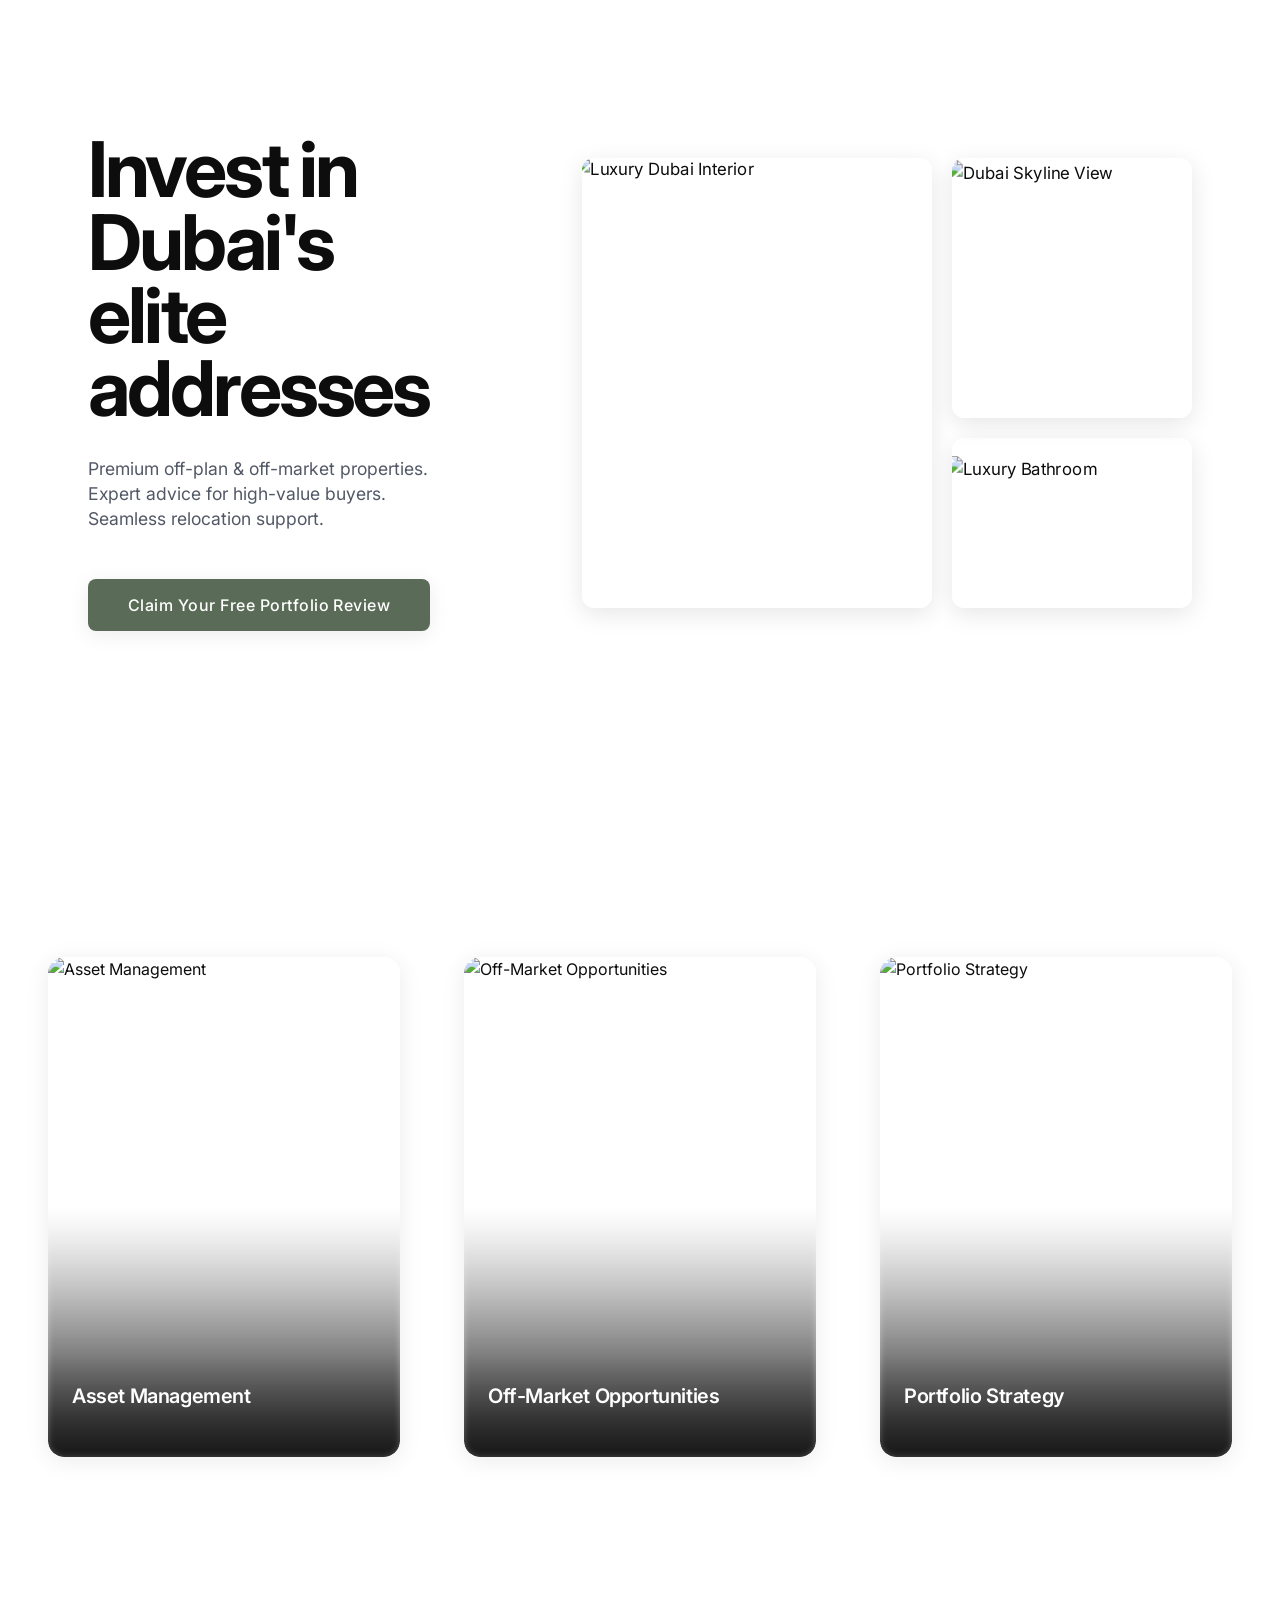
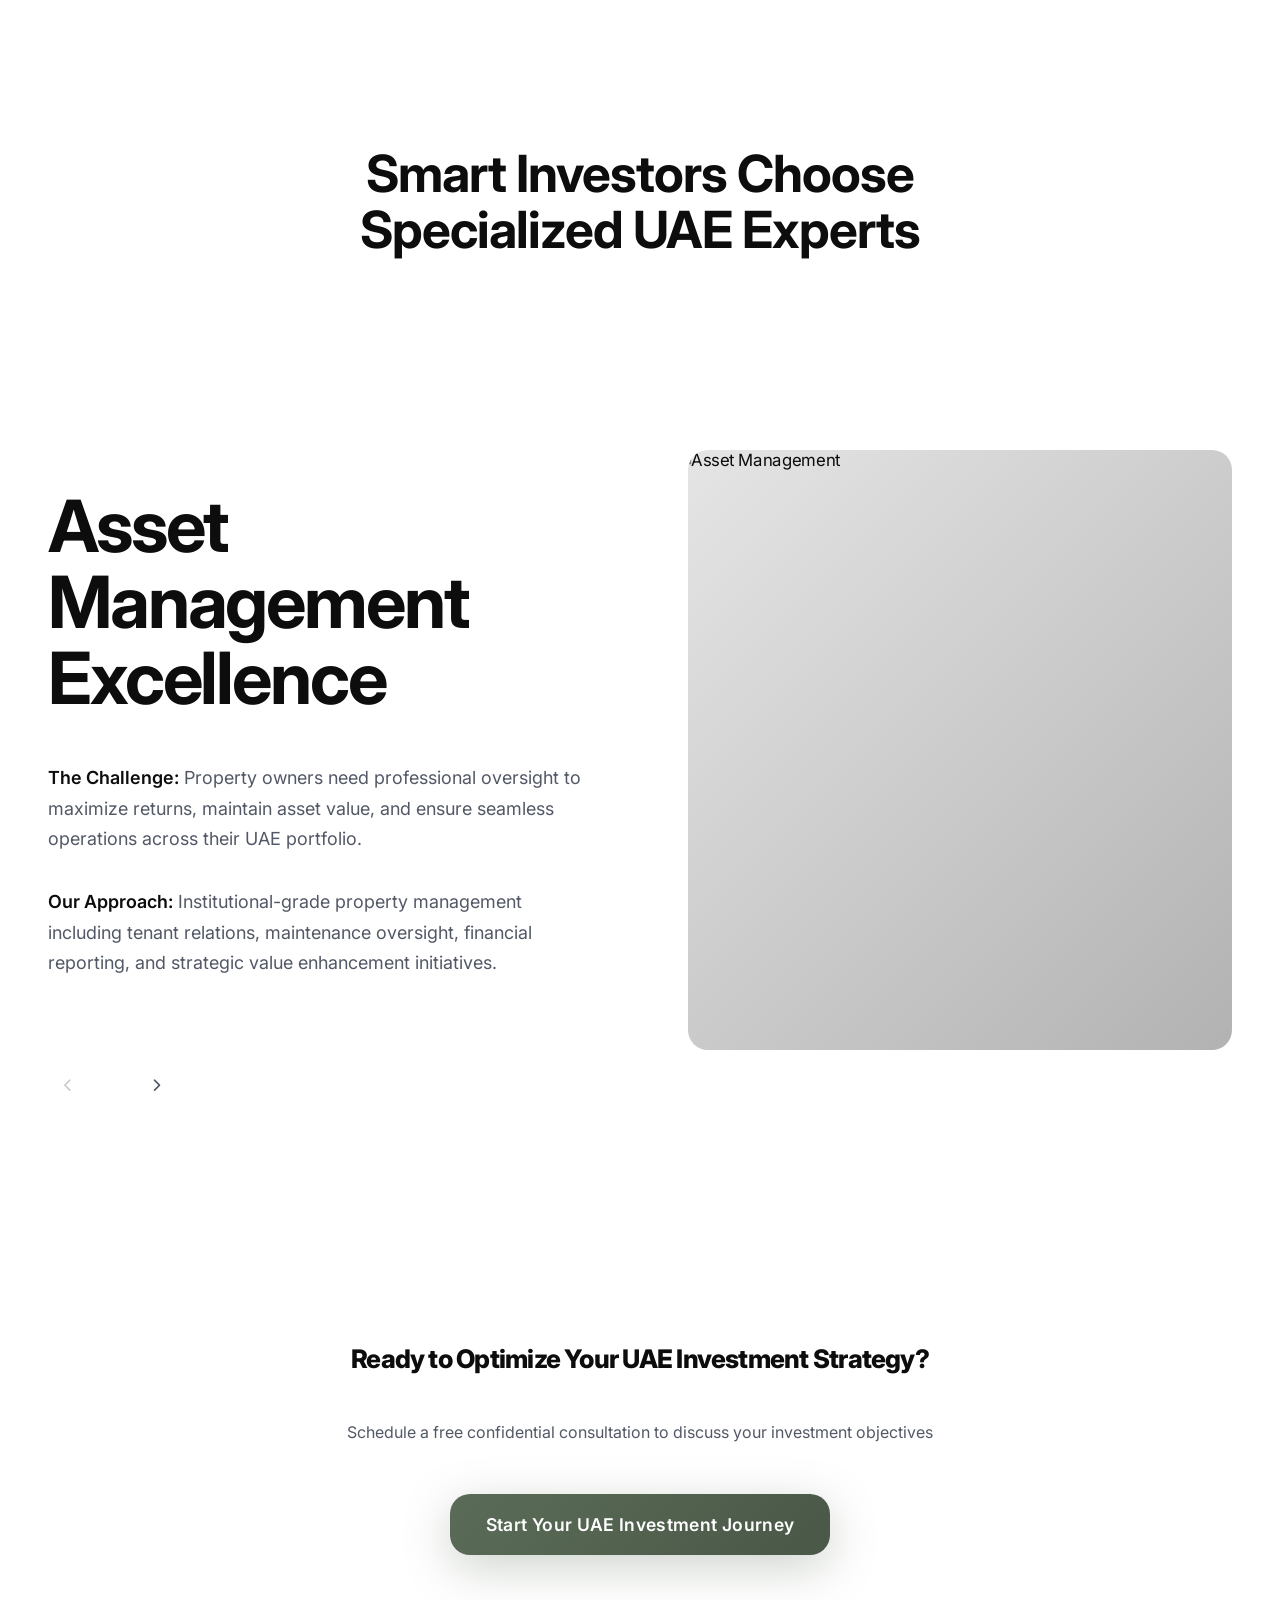
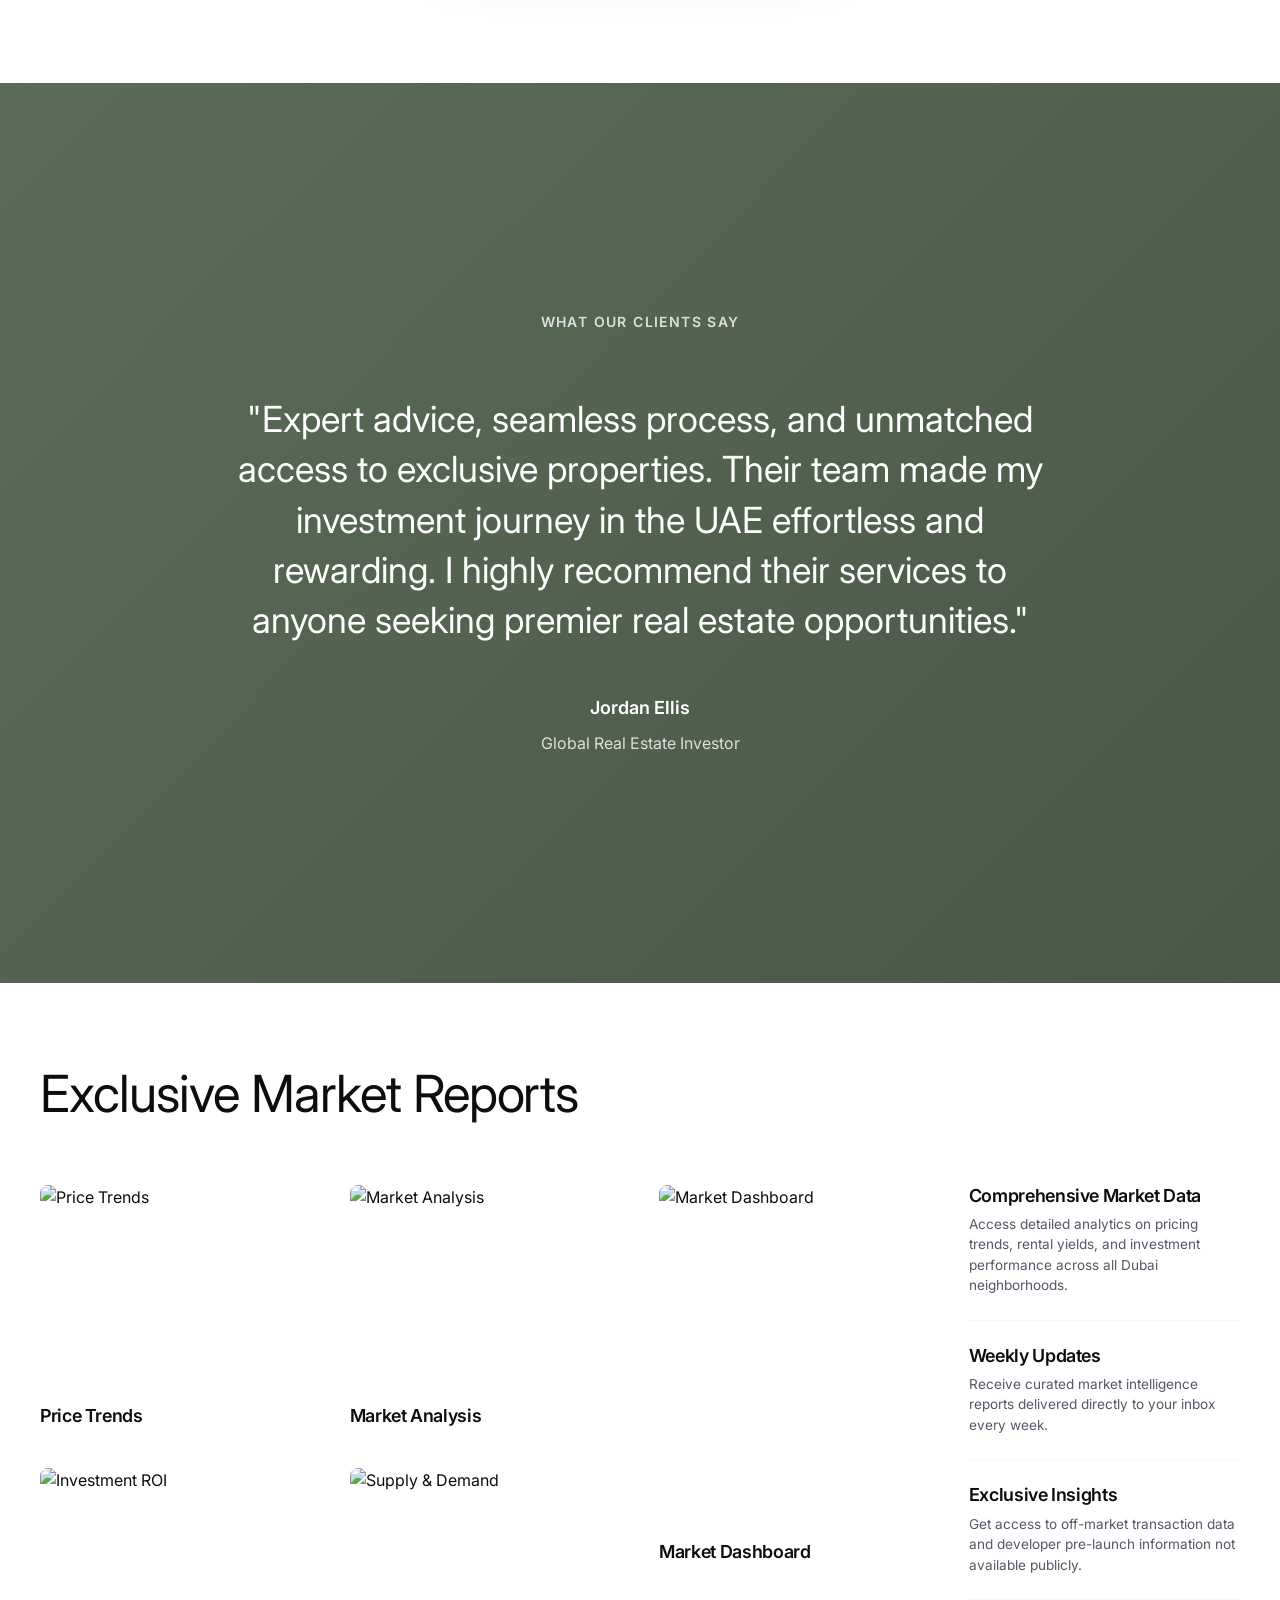
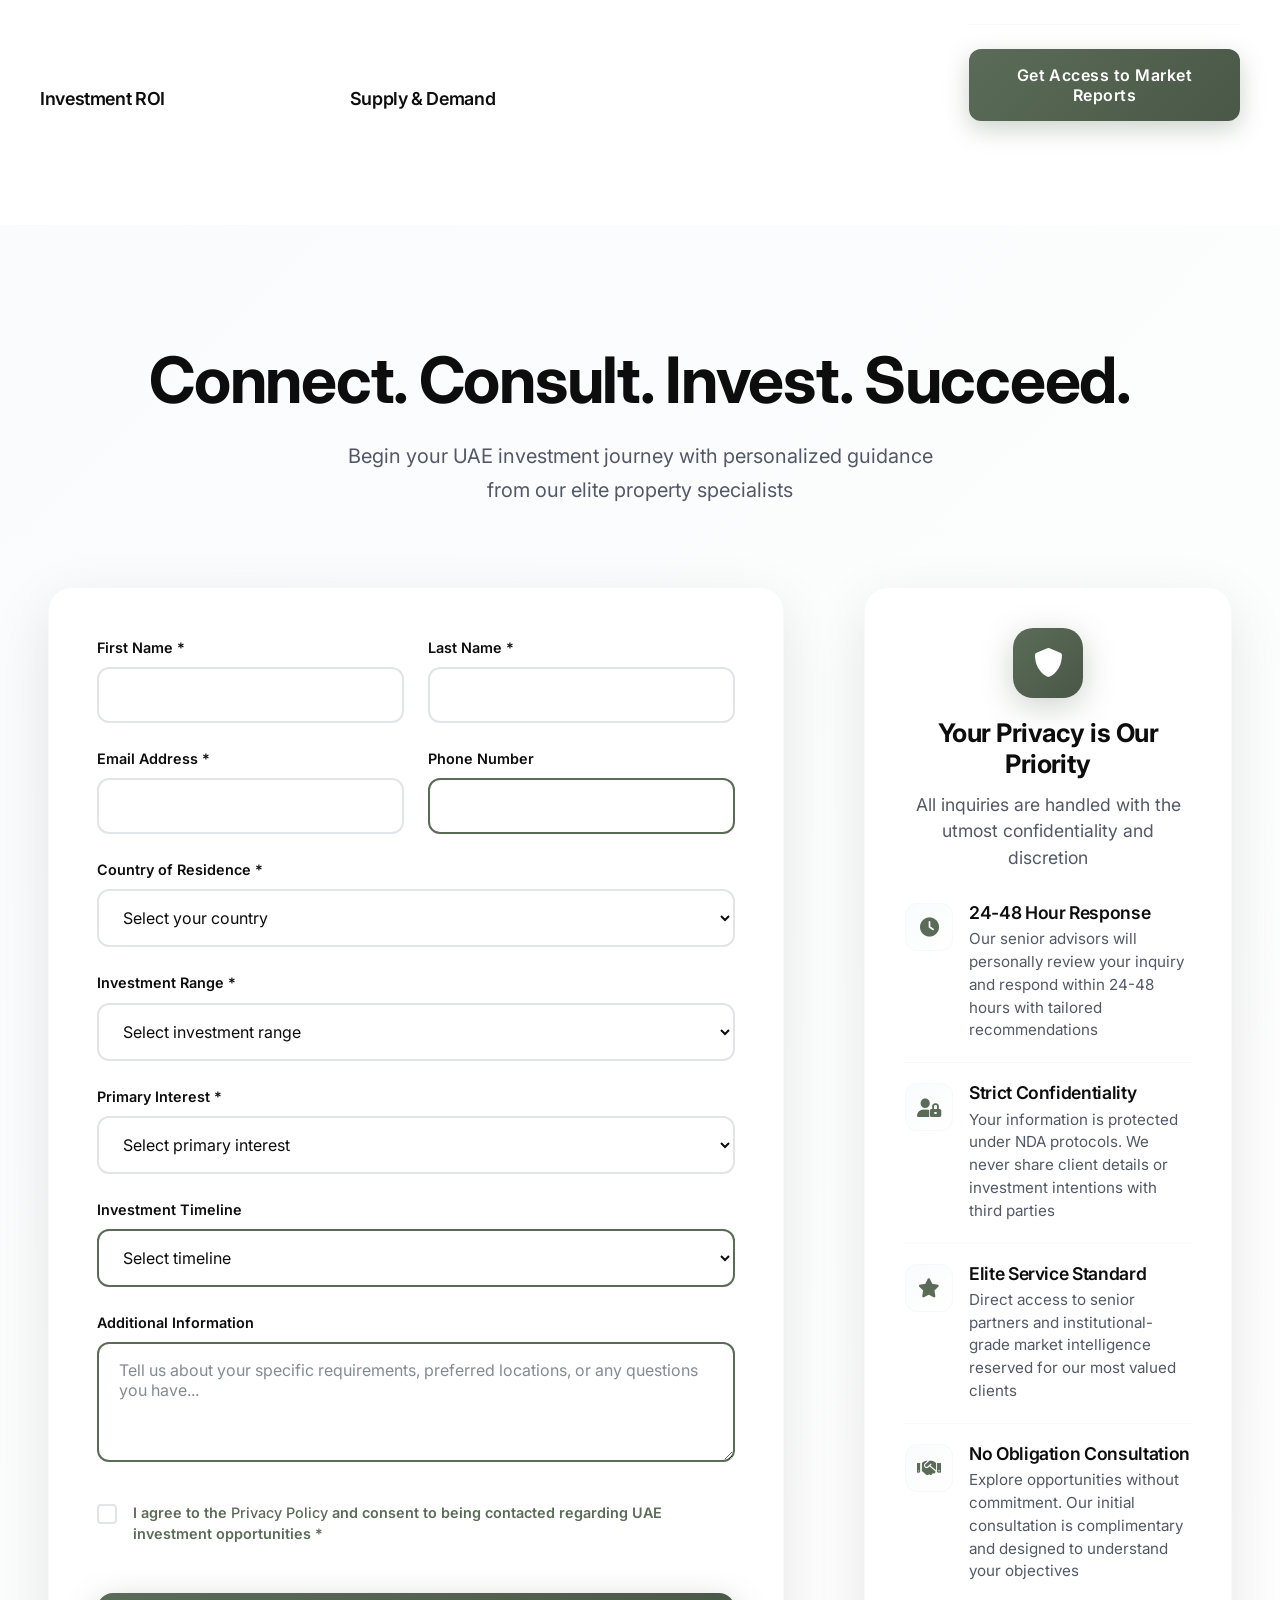
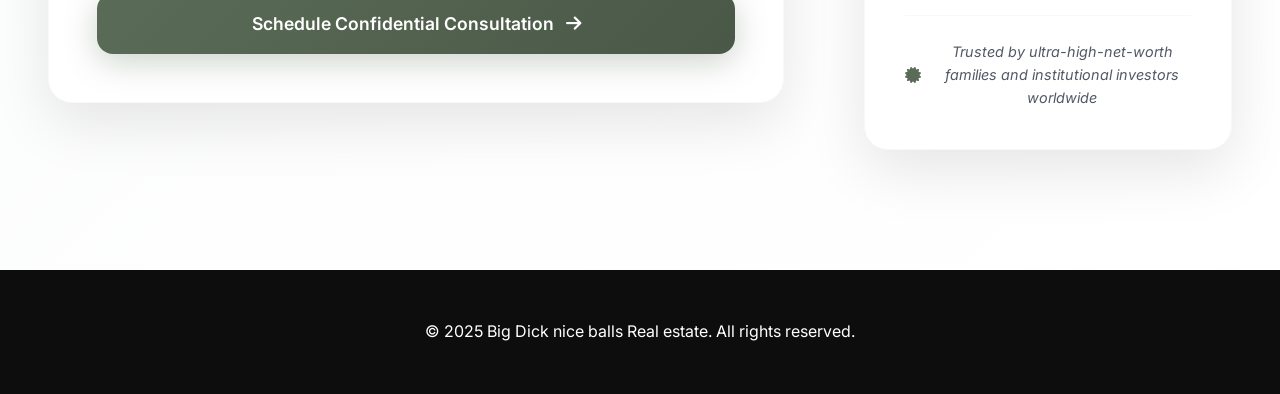
==== index.html @ 31e6c482 "Update services section to 'Exclusive Market Reports' with metrics and CTA" ====
<!DOCTYPE html>
<html lang="en">
<head>
    <meta charset="UTF-8">
    <meta name="viewport" content="width=device-width, initial-scale=1.0">
    <title>UAE's Premier Gateway for International Capital | Luxury Property Investment</title>
    <meta name="description" content="Premium off-plan & off-market properties in UAE. Expert advice for high-value international buyers. Seamless relocation support and investment guidance.">
    <link rel="stylesheet" href="styles.css">
    <link rel="preconnect" href="https://fonts.googleapis.com">
    <link rel="preconnect" href="https://fonts.gstatic.com" crossorigin>
    <link href="https://fonts.googleapis.com/css2?family=Inter:wght@300;400;500;600;700;800&display=swap" rel="stylesheet">
    <link rel="stylesheet" href="https://cdnjs.cloudflare.com/ajax/libs/font-awesome/6.0.0/css/all.min.css">
</head>
<body>

    <!-- Hero Section -->
    <section id="hero" class="hero">
        <div class="container">
            <div class="hero-grid">
                <div class="hero-content">
                    <h1 class="hero-title">Invest in Dubai's elite addresses</h1>
                    <p class="hero-subtitle">Premium off-plan & off-market properties. Expert advice for high-value buyers. Seamless relocation support.</p>
                    <div class="hero-cta">
                        <button class="btn btn-primary hero-btn" onclick="scrollToContact()">
                            <span>Claim Your Free Portfolio Review</span>
                        </button>
                    </div>
                </div>
                
                <div class="hero-images">
                    <div class="image-grid">
                        <div class="image-item large">
                            <img src="https://images.unsplash.com/photo-1600596542815-ffad4c1539a9?ixlib=rb-4.0.3&auto=format&fit=crop&w=800&q=80" alt="Luxury Dubai Interior">
                        </div>
                        <div class="image-item small top">
                            <img src="https://images.unsplash.com/photo-1600607687939-ce8a6c25118c?ixlib=rb-4.0.3&auto=format&fit=crop&w=600&q=80" alt="Dubai Skyline View">
                        </div>
                        <div class="image-item small bottom">
                            <img src="https://images.unsplash.com/photo-1600566753190-17f0baa2a6c3?ixlib=rb-4.0.3&auto=format&fit=crop&w=600&q=80" alt="Luxury Bathroom">
                        </div>
                    </div>
                </div>
            </div>
        </div>
    </section>

    <!-- Value Proposition Section -->
    <section id="value" class="value-section">
        <div class="container">
            <div class="value-cards-grid">
                <div class="value-card" onclick="openValueModal('investment')">
                    <div class="card-image">
                        <img src="https://images.unsplash.com/photo-1486406146926-c627a92ad1ab?ixlib=rb-4.0.3&auto=format&fit=crop&w=600&h=800&q=80" alt="Asset Management" loading="lazy">
                    </div>
                    <div class="card-content">
                        <div class="card-text-content">
                            <h3>Asset Management</h3>
                            <div class="hover-content">
                                <p class="card-description">Professional property management and optimization services to maximize returns and protect your UAE real estate investments.</p>
                                <button class="learn-more-btn" onclick="event.stopPropagation(); openValueModal('investment')">Learn more →</button>
                            </div>
                        </div>
                    </div>
                </div>
                
                <div class="value-card" onclick="openValueModal('tax')">
                    <div class="card-image">
                        <img src="https://images.unsplash.com/photo-1454165804606-c3d57bc86b40?ixlib=rb-4.0.3&auto=format&fit=crop&w=600&h=800&q=80" alt="Off-Market Opportunities" loading="lazy">
                    </div>
                    <div class="card-content">
                        <div class="card-text-content">
                            <h3>Off-Market Opportunities</h3>
                            <div class="hover-content">
                                <p class="card-description">Exclusive access to premium properties not publicly listed, giving you first-mover advantage on Dubai's most coveted real estate.</p>
                                <button class="learn-more-btn" onclick="event.stopPropagation(); openValueModal('tax')">Learn more →</button>
                            </div>
                        </div>
                    </div>
                </div>
                
                <div class="value-card" onclick="openValueModal('portfolio')">
                    <div class="card-image">
                        <img src="https://images.unsplash.com/photo-1611224923853-80b023f02d71?ixlib=rb-4.0.3&auto=format&fit=crop&w=600&h=800&q=80" alt="Portfolio Strategy" loading="lazy">
                    </div>
                    <div class="card-content">
                        <div class="card-text-content">
                            <h3>Portfolio Strategy</h3>
                            <div class="hover-content">
                                <p class="card-description">Integrate UAE properties seamlessly into your global portfolio with institutional-grade analysis and strategic asset allocation.</p>
                                <button class="learn-more-btn" onclick="event.stopPropagation(); openValueModal('portfolio')">Learn more →</button>
                            </div>
                        </div>
                    </div>
                </div>
            </div>
        </div>
    </section>

    <!-- Value Modals -->
    <div id="valueModal" class="value-modal">
        <div class="modal-content">
            <div class="modal-header">
                <h3 id="modalTitle"></h3>
                <span class="close-modal" onclick="closeValueModal()">&times;</span>
            </div>
            <div class="modal-body">
                <div id="modalContent"></div>
            </div>
        </div>
    </div>

    <!-- Privacy Policy Modal -->
    <div id="privacyModal" class="privacy-modal">
        <div class="modal-content">
            <div class="modal-header">
                <h3>Privacy Policy</h3>
                <span class="close-modal">&times;</span>
            </div>
            <div class="modal-body">
                <div class="privacy-content">
                    <div class="privacy-section">
                        <h4>Information We Collect</h4>
                        <p>We collect information you provide directly to us, such as when you fill out our contact form, request consultations, or communicate with us. This may include:</p>
                        <ul>
                            <li>Personal identification information (name, email address, phone number)</li>
                            <li>Country of residence and investment preferences</li>
                            <li>Investment range and timeline information</li>
                            <li>Any additional information you choose to provide</li>
                        </ul>
                    </div>

                    <div class="privacy-section">
                        <h4>How We Use Your Information</h4>
                        <p>We use the information we collect to:</p>
                        <ul>
                            <li>Respond to your inquiries and provide requested services</li>
                            <li>Schedule and conduct consultations</li>
                            <li>Provide personalized investment recommendations</li>
                            <li>Send you relevant market updates and property information</li>
                            <li>Improve our services and website functionality</li>
                        </ul>
                    </div>

                    <div class="privacy-section">
                        <h4>Information Sharing and Disclosure</h4>
                        <p>We do not sell, trade, or otherwise transfer your personal information to third parties without your consent, except as described in this policy. We may share your information:</p>
                        <ul>
                            <li>With trusted service providers who assist in our operations</li>
                            <li>When required by law or to protect our rights</li>
                            <li>In connection with a business transfer or acquisition</li>
                        </ul>
                    </div>

                    <div class="privacy-section">
                        <h4>Data Security</h4>
                        <p>We implement appropriate security measures to protect your personal information against unauthorized access, alteration, disclosure, or destruction. All consultations and communications are conducted under strict confidentiality protocols.</p>
                    </div>

                    <div class="privacy-section">
                        <h4>Your Rights</h4>
                        <p>You have the right to:</p>
                        <ul>
                            <li>Access and update your personal information</li>
                            <li>Request deletion of your data</li>
                            <li>Opt-out of marketing communications</li>
                            <li>Request information about how your data is processed</li>
                        </ul>
                    </div>

                    <div class="privacy-section">
                        <h4>Contact Information</h4>
                        <p>If you have any questions about this Privacy Policy or our data practices, please contact us through our secure contact form or consultation booking system.</p>
                    </div>

                    <div class="privacy-footer">
                        <p><strong>Last Updated:</strong> October 2025</p>
                        <p>This Privacy Policy may be updated from time to time. We will notify you of any material changes by posting the new Privacy Policy on this page.</p>
                    </div>
                </div>
            </div>
        </div>
    </div>

    <!-- Benefits Slider Section -->
    <section id="benefits" class="luxury-benefits-section">
        <div class="container">
            <div class="section-header">
                <h2 class="section-title">Smart Investors Choose Specialized UAE Experts</h2>
            </div>
            
            <div class="luxury-slider">
                <div class="slider-content">
                    <div class="slide-text">
                        <h3 class="slide-title">Asset Management Excellence</h3>
                        <div class="slide-description">
                            <p><strong>The Challenge:</strong> Property owners need professional oversight to maximize returns, maintain asset value, and ensure seamless operations across their UAE portfolio.</p>
                            <p><strong>Our Approach:</strong> Institutional-grade property management including tenant relations, maintenance oversight, financial reporting, and strategic value enhancement initiatives.</p>
                        </div>
                    </div>
                </div>
                
                <div class="slider-images">
                    <div class="image-container active">
                        <img src="https://images.unsplash.com/photo-1560472354-b33ff0c44a43?ixlib=rb-4.0.3&auto=format&fit=crop&w=2070&q=80" alt="Asset Management" loading="lazy">
                        <div class="image-overlay"></div>
                    </div>
                    <div class="image-container">
                        <img src="https://images.unsplash.com/photo-1454165804606-c3d57bc86b40?ixlib=rb-4.0.3&auto=format&fit=crop&w=2070&q=80" alt="Off-Market Opportunities" loading="lazy">
                        <div class="image-overlay"></div>
                    </div>
                    <div class="image-container">
                        <img src="https://images.unsplash.com/photo-1611224923853-80b023f02d71?ixlib=rb-4.0.3&auto=format&fit=crop&w=2070&q=80" alt="Portfolio Integration" loading="lazy">
                        <div class="image-overlay"></div>
                    </div>
                    <div class="image-container">
                        <img src="https://images.unsplash.com/photo-1486406146926-c627a92ad1ab?ixlib=rb-4.0.3&auto=format&fit=crop&w=2070&q=80" alt="Market Intelligence" loading="lazy">
                        <div class="image-overlay"></div>
                    </div>
                    <div class="image-container">
                        <img src="https://images.unsplash.com/photo-1600596542815-ffad4c1539a9?ixlib=rb-4.0.3&auto=format&fit=crop&w=2070&q=80" alt="Exit Strategy" loading="lazy">
                        <div class="image-overlay"></div>
                    </div>
                    <div class="image-container">
                        <img src="https://images.unsplash.com/photo-1560472354-b33ff0c44a43?ixlib=rb-4.0.3&auto=format&fit=crop&w=2070&q=80" alt="Asset Management" loading="lazy">
                        <div class="image-overlay"></div>
                    </div>
                </div>
                
                <div class="slider-navigation">
                    <button class="nav-btn prev-btn" onclick="prevSlide()">
                        <i class="fas fa-chevron-left"></i>
                    </button>
                    <button class="nav-btn next-btn" onclick="nextSlide()">
                        <i class="fas fa-chevron-right"></i>
                    </button>
                </div>
            </div>
            
            <!-- Mobile Stacked Benefits (visible on mobile only) -->
            <div class="mobile-benefits-stack">
                <div class="mobile-benefit-card fade-in-up">
                    <img class="mobile-benefit-image" src="https://images.unsplash.com/photo-1560472354-b33ff0c44a43?ixlib=rb-4.0.3&auto=format&fit=crop&w=800&q=80" alt="Asset Management">
                    <div class="mobile-benefit-content">
                        <h3 class="mobile-benefit-title">Asset Management Excellence</h3>
                        <div class="mobile-benefit-description">
                            <p>Professional property management and optimization services to maximize returns and protect your UAE real estate investments.</p>
                        </div>
                    </div>
                </div>
                
                <div class="mobile-benefit-card fade-in-up stagger-1">
                    <img class="mobile-benefit-image" src="https://images.unsplash.com/photo-1454165804606-c3d57bc86b40?ixlib=rb-4.0.3&auto=format&fit=crop&w=800&q=80" alt="Off-Market Opportunities">
                    <div class="mobile-benefit-content">
                        <h3 class="mobile-benefit-title">Off-Market Opportunities</h3>
                        <div class="mobile-benefit-description">
                            <p>Exclusive access to premium properties not publicly listed, giving you first-mover advantage on Dubai's most coveted real estate.</p>
                        </div>
                    </div>
                </div>
                
                <div class="mobile-benefit-card fade-in-up stagger-2">
                    <img class="mobile-benefit-image" src="https://images.unsplash.com/photo-1611224923853-80b023f02d71?ixlib=rb-4.0.3&auto=format&fit=crop&w=800&q=80" alt="Portfolio Integration">
                    <div class="mobile-benefit-content">
                        <h3 class="mobile-benefit-title">Strategic Portfolio Integration</h3>
                        <div class="mobile-benefit-description">
                            <p>Seamlessly integrate UAE properties into your global portfolio with institutional-grade analysis and strategic allocation.</p>
                        </div>
                    </div>
                </div>
                
                <div class="mobile-benefit-card fade-in-up stagger-3">
                    <img class="mobile-benefit-image" src="https://images.unsplash.com/photo-1486406146926-c627a92ad1ab?ixlib=rb-4.0.3&auto=format&fit=crop&w=800&q=80" alt="Market Intelligence">
                    <div class="mobile-benefit-content">
                        <h3 class="mobile-benefit-title">Market Intelligence & Timing</h3>
                        <div class="mobile-benefit-description">
                            <p>Access institutional-grade research and exclusive market insights for optimal investment timing and positioning.</p>
                        </div>
                    </div>
                </div>
                
                <div class="mobile-benefit-card fade-in-up stagger-4">
                    <img class="mobile-benefit-image" src="https://images.unsplash.com/photo-1600596542815-ffad4c1539a9?ixlib=rb-4.0.3&auto=format&fit=crop&w=800&q=80" alt="Exit Strategy">
                    <div class="mobile-benefit-content">
                        <h3 class="mobile-benefit-title">Liquidity & Exit Strategy Excellence</h3>
                        <div class="mobile-benefit-description">
                            <p>Secure flexible exit strategies with institutional buyer networks and tax-optimized disposal planning.</p>
                        </div>
                    </div>
                </div>
                
                <div class="mobile-benefit-card fade-in-up stagger-5">
                    <img class="mobile-benefit-image" src="https://images.unsplash.com/photo-1560472354-b33ff0c44a43?ixlib=rb-4.0.3&auto=format&fit=crop&w=800&q=80" alt="Asset Management">
                    <div class="mobile-benefit-content">
                        <h3 class="mobile-benefit-title">Seamless Relocation & Asset Management</h3>
                        <div class="mobile-benefit-description">
                            <p>Complete relocation support including residency planning, asset management, and concierge-level lifestyle integration.</p>
                        </div>
                    </div>
                </div>
            </div>
            
            <div class="benefits-cta">
                <h3>Ready to Optimize Your UAE Investment Strategy?</h3>
                <p>Schedule a free confidential consultation to discuss your investment objectives</p>
                <button class="btn btn-primary" onclick="scrollToContact()">
                    <span>Start Your UAE Investment Journey</span>
                </button>
            </div>
        </div>
    </section>

    <!-- Testimonials Section -->
    <section class="testimonials-section">
        <div class="testimonials-container">
            <p class="testimonials-label">WHAT OUR CLIENTS SAY</p>
            
            <div class="testimonial-content">
                <div class="testimonial-quote">
                    "Expert advice, seamless process, and unmatched access to exclusive properties. Their team made my investment journey in the UAE effortless and rewarding. I highly recommend their services to anyone seeking premier real estate opportunities."
                </div>
                
                <div class="testimonial-author">
                    <div class="author-name">Jordan Ellis</div>
                    <div class="author-title">Global Real Estate Investor</div>
                </div>
            </div>
        </div>
    </section>

    <!-- Services Section -->
    <section id="services" class="services-section">
        <div class="services-container">
            <div class="services-header">
                <h2 class="services-title">Exclusive Market Reports</h2>
            </div>
            
                <div class="services-content">
                    <!-- Mobile 2x2 Grid (hidden on desktop) -->
                    <div class="small-images-grid">
                        <div class="mobile-service-item">
                            <img src="https://images.unsplash.com/photo-1551288049-bebda4e38f71?ixlib=rb-4.0.3&auto=format&fit=crop&w=200&h=200&q=80" alt="Price Trends">
                            <div class="service-text">
                                <h3>Price Trends</h3>
                            </div>
                        </div>
                        
                        <div class="mobile-service-item">
                            <img src="https://images.unsplash.com/photo-1460925895917-afdab827c52f?ixlib=rb-4.0.3&auto=format&fit=crop&w=200&h=200&q=80" alt="Market Analysis">
                            <div class="service-text">
                                <h3>Market Analysis</h3>
                            </div>
                        </div>
                        
                        <div class="mobile-service-item">
                            <img src="https://images.unsplash.com/photo-1543286386-713bdd548da4?ixlib=rb-4.0.3&auto=format&fit=crop&w=200&h=200&q=80" alt="Investment ROI">
                            <div class="service-text">
                                <h3>Investment ROI</h3>
                            </div>
                        </div>
                        
                        <div class="mobile-service-item">
                            <img src="https://images.unsplash.com/photo-1526628953301-3e589a6a8b74?ixlib=rb-4.0.3&auto=format&fit=crop&w=200&h=200&q=80" alt="Supply & Demand">
                            <div class="service-text">
                                <h3>Supply & Demand</h3>
                            </div>
                        </div>
                    </div>
                    
                    <!-- Desktop Columns (hidden on mobile) -->
                    <div class="desktop-columns">
                        <!-- Column 1: Two small images stacked -->
                        <div class="services-column">
                            <img src="https://images.unsplash.com/photo-1551288049-bebda4e38f71?ixlib=rb-4.0.3&auto=format&fit=crop&w=200&h=200&q=80" alt="Price Trends">
                            <div class="service-text">
                                <h3>Price Trends</h3>
                            </div>
                            
                            <img src="https://images.unsplash.com/photo-1543286386-713bdd548da4?ixlib=rb-4.0.3&auto=format&fit=crop&w=200&h=200&q=80" alt="Investment ROI">
                            <div class="service-text">
                                <h3>Investment ROI</h3>
                            </div>
                        </div>
                        
                        <!-- Column 2: Two small images stacked -->
                        <div class="services-column">
                            <img src="https://images.unsplash.com/photo-1460925895917-afdab827c52f?ixlib=rb-4.0.3&auto=format&fit=crop&w=200&h=200&q=80" alt="Market Analysis">
                            <div class="service-text">
                                <h3>Market Analysis</h3>
                            </div>
                            
                            <img src="https://images.unsplash.com/photo-1526628953301-3e589a6a8b74?ixlib=rb-4.0.3&auto=format&fit=crop&w=200&h=200&q=80" alt="Supply & Demand">
                            <div class="service-text">
                                <h3>Supply & Demand</h3>
                            </div>
                        </div>
                        
                        <!-- Column 3: One large image -->
                        <div class="services-column">
                            <img src="https://images.unsplash.com/photo-1551288049-bebda4e38f71?ixlib=rb-4.0.3&auto=format&fit=crop&w=300&h=400&q=80" alt="Market Dashboard" class="large-image">
                            <div class="service-text">
                                <h3>Market Dashboard</h3>
                            </div>
                        </div>
                        
                        <!-- Column 4: Text sidebar -->
                        <div class="services-sidebar">
                            <div class="sidebar-section">
                                <h4>Comprehensive Market Data</h4>
                                <p>Access detailed analytics on pricing trends, rental yields, and investment performance across all Dubai neighborhoods.</p>
                            </div>
                            
                            <div class="sidebar-section">
                                <h4>Weekly Updates</h4>
                                <p>Receive curated market intelligence reports delivered directly to your inbox every week.</p>
                            </div>
                            
                            <div class="sidebar-section">
                                <h4>Exclusive Insights</h4>
                                <p>Get access to off-market transaction data and developer pre-launch information not available publicly.</p>
                            </div>
                            
                            <div class="sidebar-section sidebar-cta">
                                <button class="btn btn-primary" onclick="scrollToContact()">
                                    <span>Get Access to Market Reports</span>
                                </button>
                            </div>
                        </div>
                    </div>
                    
                    <!-- Mobile Large Image (shown on mobile only) -->
                    <div class="mobile-large-image">
                        <img src="https://images.unsplash.com/photo-1551288049-bebda4e38f71?ixlib=rb-4.0.3&auto=format&fit=crop&w=400&h=300&q=80" alt="Market Dashboard">
                        <div class="service-text">
                            <h3>Market Dashboard</h3>
                        </div>
                    </div>
                    
                    <!-- Mobile Sidebar (shown on mobile only) -->
                    <div class="mobile-sidebar">
                        <div class="sidebar-section">
                            <h4>Comprehensive Market Data</h4>
                            <p>Access detailed analytics on pricing trends, rental yields, and investment performance across all Dubai neighborhoods.</p>
                        </div>
                        
                        <div class="sidebar-section">
                            <h4>Weekly Updates</h4>
                            <p>Receive curated market intelligence reports delivered directly to your inbox every week.</p>
                        </div>
                        
                        <div class="sidebar-section">
                            <h4>Exclusive Insights</h4>
                            <p>Get access to off-market transaction data and developer pre-launch information not available publicly.</p>
                        </div>
                        
                        <div class="sidebar-section sidebar-cta">
                            <button class="btn btn-primary" onclick="scrollToContact()">
                                <span>Get Access to Market Reports</span>
                            </button>
                        </div>
                    </div>
                </div>
        </div>
    </section>

    <!-- Contact Form Section -->
    <section class="contact-section">
        <div class="container">
            <div class="contact-header">
                <h2 class="contact-title">Connect. Consult. Invest. Succeed.</h2>
                <p class="contact-subtitle">Begin your UAE investment journey with personalized guidance from our elite property specialists</p>
            </div>
            
            <div class="contact-content">
                <div class="contact-form-container">
                    <form class="contact-form" id="contactForm">
                        <div class="form-row">
                            <div class="form-group">
                                <label for="firstName">First Name *</label>
                                <input type="text" id="firstName" name="firstName" required>
                            </div>
                            <div class="form-group">
                                <label for="lastName">Last Name *</label>
                                <input type="text" id="lastName" name="lastName" required>
                            </div>
                        </div>
                        
                        <div class="form-row">
                            <div class="form-group">
                                <label for="email">Email Address *</label>
                                <input type="email" id="email" name="email" required>
                            </div>
                            <div class="form-group">
                                <label for="phone">Phone Number</label>
                                <input type="tel" id="phone" name="phone">
                            </div>
                        </div>
                        
                        <div class="form-group">
                            <label for="country">Country of Residence *</label>
                            <select id="country" name="country" required>
                                <option value="">Select your country</option>
                                <option value="US">United States</option>
                                <option value="UK">United Kingdom</option>
                                <option value="CA">Canada</option>
                                <option value="AU">Australia</option>
                                <option value="DE">Germany</option>
                                <option value="FR">France</option>
                                <option value="CH">Switzerland</option>
                                <option value="SG">Singapore</option>
                                <option value="HK">Hong Kong</option>
                                <option value="IN">India</option>
                                <option value="SA">Saudi Arabia</option>
                                <option value="QA">Qatar</option>
                                <option value="KW">Kuwait</option>
                                <option value="BH">Bahrain</option>
                                <option value="OM">Oman</option>
                                <option value="other">Other</option>
                            </select>
                        </div>
                        
                        <div class="form-group">
                            <label for="investmentRange">Investment Range *</label>
                            <select id="investmentRange" name="investmentRange" required>
                                <option value="">Select investment range</option>
                                <option value="5-10M">AED 5M - 10M</option>
                                <option value="10-25M">AED 10M - 25M</option>
                                <option value="25-50M">AED 25M - 50M</option>
                                <option value="50-100M">AED 50M - 100M</option>
                                <option value="100M+">AED 100M+</option>
                            </select>
                        </div>
                        
                        <div class="form-group">
                            <label for="investmentType">Primary Interest *</label>
                            <select id="investmentType" name="investmentType" required>
                                <option value="">Select primary interest</option>
                                <option value="investment">Investment Properties</option>
                                <option value="relocation">Relocation & Residency</option>
                                <option value="both">Both Investment & Relocation</option>
                                <option value="golden-visa">Golden Visa Program</option>
                            </select>
                        </div>
                        
                        <div class="form-group">
                            <label for="timeline">Investment Timeline</label>
                            <select id="timeline" name="timeline">
                                <option value="">Select timeline</option>
                                <option value="immediate">Immediate (0-3 months)</option>
                                <option value="short">Short-term (3-6 months)</option>
                                <option value="medium">Medium-term (6-12 months)</option>
                                <option value="long">Long-term (12+ months)</option>
                            </select>
                        </div>
                        
                        <div class="form-group">
                            <label for="message">Additional Information</label>
                            <textarea id="message" name="message" rows="4" placeholder="Tell us about your specific requirements, preferred locations, or any questions you have..."></textarea>
                        </div>
                        
                        <div class="form-group checkbox-group">
                            <label class="checkbox-label">
                                <input type="checkbox" id="privacy" name="privacy" required>
                                <span class="checkmark"></span>
                                <span class="checkbox-text">I agree to the <a href="#" class="privacy-link">Privacy Policy</a> and consent to being contacted regarding UAE investment opportunities *</span>
                            </label>
                        </div>
                        
                        <button type="submit" class="contact-submit-btn">
                            <span>Schedule Confidential Consultation</span>
                            <i class="fas fa-arrow-right"></i>
                        </button>
                    </form>
                </div>
                
                <div class="contact-info">
                    <div class="contact-assurance">
                        <div class="assurance-header">
                            <div class="assurance-icon">
                                <i class="fas fa-shield-alt"></i>
                            </div>
                            <h3>Your Privacy is Our Priority</h3>
                            <p>All inquiries are handled with the utmost confidentiality and discretion</p>
                        </div>
                        
                        <div class="assurance-details">
                            <div class="assurance-item">
                                <div class="assurance-item-icon">
                                    <i class="fas fa-clock"></i>
                                </div>
                                <div class="assurance-item-content">
                                    <h4>24-48 Hour Response</h4>
                                    <p>Our senior advisors will personally review your inquiry and respond within 24-48 hours with tailored recommendations</p>
                                </div>
                            </div>
                            
                            <div class="assurance-item">
                                <div class="assurance-item-icon">
                                    <i class="fas fa-user-lock"></i>
                                </div>
                                <div class="assurance-item-content">
                                    <h4>Strict Confidentiality</h4>
                                    <p>Your information is protected under NDA protocols. We never share client details or investment intentions with third parties</p>
                                </div>
                            </div>
                            
                            <div class="assurance-item">
                                <div class="assurance-item-icon">
                                    <i class="fas fa-star"></i>
                                </div>
                                <div class="assurance-item-content">
                                    <h4>Elite Service Standard</h4>
                                    <p>Direct access to senior partners and institutional-grade market intelligence reserved for our most valued clients</p>
                                </div>
                            </div>
                            
                            <div class="assurance-item">
                                <div class="assurance-item-icon">
                                    <i class="fas fa-handshake"></i>
                                </div>
                                <div class="assurance-item-content">
                                    <h4>No Obligation Consultation</h4>
                                    <p>Explore opportunities without commitment. Our initial consultation is complimentary and designed to understand your objectives</p>
                                </div>
                            </div>
                        </div>
                        
                        <div class="assurance-footer">
                            <div class="footer-note">
                                <i class="fas fa-certificate"></i>
                                <span>Trusted by ultra-high-net-worth families and institutional investors worldwide</span>
                            </div>
                        </div>
                    </div>
                </div>
            </div>
        </div>
    </section>

    <!-- Footer -->
    <footer class="footer">
        <div class="container">
            <p>&copy; 2025 Big Dick nice balls Real estate. All rights reserved.</p>
        </div>
    </footer>

    <!-- Mobile Navigation -->
    <nav class="mobile-nav" id="mobileNav">
        <a href="#value" class="nav-item" onclick="scrollToSection('value')">
            <i class="fas fa-lightbulb"></i>
            <span>Solutions</span>
        </a>
        <a href="#services" class="nav-item" onclick="scrollToSection('services')">
            <i class="fas fa-cogs"></i>
            <span>Services</span>
        </a>
        <a href="#benefits" class="nav-item" onclick="scrollToSection('benefits')">
            <i class="fas fa-chart-line"></i>
            <span>Benefits</span>
        </a>
        <a href="#contact" class="nav-item mobile-nav-cta" onclick="scrollToContact()">
            <i class="fas fa-envelope"></i>
            <span>Contact</span>
        </a>
    </nav>

    <script src="script.js"></script>
</body>
</html>
---- styles.css ----
/* Modern Clean Typography */
@import url('https://fonts.googleapis.com/css2?family=Inter:wght@200;300;400;500;600;700;800;900&family=Inter:ital,wght@0,400;0,500;0,600;1,400&display=swap');

/* ===== LUXURY DESIGN SYSTEM ===== */

:root {
    /* Typography */
    --font-serif: 'Inter', -apple-system, BlinkMacSystemFont, 'Segoe UI', Roboto, sans-serif;
    --font-sans: 'Inter', -apple-system, BlinkMacSystemFont, 'Segoe UI', Roboto, sans-serif;
    
    /* Clean Webflow-Inspired Palette */
    --color-primary: #0d0d0d;           /* Deep black */
    --color-secondary: #333333;        /* Dark gray */
    --color-accent: #5a6c57;           /* Green accent */
    --color-accent-light: #6b7d68;     /* Light green */
    --color-accent-dark: #4a5847;     /* Dark green */
    --color-text-primary: #0d0d0d;    /* Deep black */
    --color-text-secondary: #525866;   /* Medium gray */
    --color-text-light: #ffffff;       /* Pure white */
    --color-bg-primary: #ffffff;       /* Pure white */
    --color-bg-secondary: #fafbfc;     /* Very light gray */
    --color-bg-dark: #0d0d0d;         /* Deep black */
    --color-border: #e1e5e9;          /* Light border */
    --color-border-light: #f6f8fa;    /* Very light border */
    
    /* Generous Webflow-Style Spacing */
    --spacing-xs: 0.5rem;
    --spacing-sm: 1rem;
    --spacing-md: 2rem;
    --spacing-lg: 3rem;
    --spacing-xl: 4rem;
    --spacing-2xl: 6rem;
    --spacing-3xl: 8rem;
    --spacing-4xl: 12rem;
    
    /* Shadows */
    --shadow-subtle: 0 1px 3px rgba(0, 0, 0, 0.05);
    --shadow-medium: 0 4px 20px rgba(0, 0, 0, 0.08);
    --shadow-strong: 0 8px 40px rgba(0, 0, 0, 0.12);
    --shadow-luxury: 0 20px 60px rgba(0, 0, 0, 0.15);
    
    /* Transitions */
    --transition-smooth: all 0.3s cubic-bezier(0.4, 0, 0.2, 1);
    --transition-bounce: all 0.4s cubic-bezier(0.68, -0.55, 0.265, 1.55);
}

/* ===== RESET & BASE STYLES ===== */

/* Prevent horizontal scroll on mobile */
html, body {
    max-width: 100%;
    overflow-x: hidden;
    position: relative;
    width: 100%;
}

* {
    margin: 0;
    padding: 0;
    box-sizing: border-box;
}

/* Ensure all major containers don't overflow */
section, .container, .hero-grid, .image-grid {
    max-width: 100%;
}

html {
    scroll-behavior: smooth;
    font-size: 16px;
}

body {
    font-family: var(--font-sans);
    font-weight: 400;
    line-height: 1.6;
    color: var(--color-text-primary);
    background-color: var(--color-bg-primary);
    overflow-x: hidden;
    -webkit-font-smoothing: antialiased;
    -moz-osx-font-smoothing: grayscale;
}

img {
    max-width: 100%;
    height: auto;
    display: block;
}

/* ===== TYPOGRAPHY ===== */

h1, h2, h3, h4, h5, h6 {
    font-family: var(--font-sans);
    font-weight: 700;
    line-height: 1.1;
    margin-bottom: var(--spacing-md);
    letter-spacing: -0.02em;
}

h1 {
    font-size: clamp(3rem, 6vw, 5.5rem);
    font-weight: 800;
}

h2 {
    font-size: clamp(2.5rem, 4vw, 4rem);
    font-weight: 700;
}

h3 {
    font-size: clamp(1.5rem, 3vw, 2.25rem);
    font-weight: 500;
}

h4 {
    font-size: 1.25rem;
    font-weight: 500;
}

p {
    font-size: 1.125rem;
    line-height: 1.7;
    margin-bottom: var(--spacing-md);
    color: var(--color-text-secondary);
}

.lead {
    font-size: 1.25rem;
    font-weight: 400;
    line-height: 1.6;
    color: var(--color-text-primary);
}

/* ===== BUTTONS ===== */

.btn {
    display: inline-flex;
    align-items: center;
    justify-content: center;
    padding: var(--spacing-lg) var(--spacing-2xl);
    font-family: var(--font-sans);
    font-weight: 600;
    font-size: 1rem;
    text-decoration: none;
    border: 2px solid transparent;
    border-radius: 0;
    cursor: pointer;
    transition: var(--transition-smooth);
    text-align: center;
    min-width: 220px;
    letter-spacing: 0.03em;
    position: relative;
    overflow: hidden;
}

.btn-primary {
    background-color: var(--color-accent);
    color: var(--color-text-light);
    border-color: var(--color-accent);
    box-shadow: var(--shadow-medium);
}

.btn-primary:hover {
    background-color: var(--color-accent-dark);
    border-color: var(--color-accent-dark);
    transform: translateY(-2px);
    box-shadow: var(--shadow-strong);
}

.btn-primary:active {
    transform: translateY(0);
    box-shadow: var(--shadow-medium);
}

.btn-secondary {
    background-color: transparent;
    color: var(--color-text-light);
    border-color: rgba(255, 255, 255, 0.6);
    backdrop-filter: blur(10px);
}

.btn-secondary:hover {
    background-color: rgba(255, 255, 255, 0.95);
    color: var(--color-primary);
    border-color: rgba(255, 255, 255, 0.95);
    transform: translateY(-2px);
    box-shadow: var(--shadow-medium);
}

.btn-full {
    width: 100%;
}

/* ===== LAYOUT UTILITIES ===== */

.container {
    max-width: 1400px;
    margin: 0 auto;
    padding: 0 var(--spacing-lg);
}

.section-header {
    text-align: center;
    margin-bottom: var(--spacing-4xl);
    max-width: 900px;
    margin-left: auto;
    margin-right: auto;
    padding: 0 var(--spacing-lg);
}

.section-title {
    color: var(--color-text-primary);
    margin-bottom: var(--spacing-lg);
    position: relative;
}

.section-subtitle {
    font-size: 1.2rem;
    color: var(--color-text-secondary);
    line-height: 1.7;
    margin: 0;
    margin-top: var(--spacing-lg);
    font-weight: 400;
}

/* ===== HERO SECTION ===== */

.hero {
    padding: var(--spacing-2xl) 0;
    background: var(--color-bg-primary);
    min-height: 85vh;
    display: flex;
    align-items: center;
}

.hero .container {
    max-width: 1200px;
    margin: 0 auto;
    padding: 0 var(--spacing-lg);
}

.hero-grid {
    display: grid;
    grid-template-columns: 1fr 1fr;
    gap: var(--spacing-3xl);
    align-items: center;
}

.hero-content {
    max-width: 500px;
}

.hero-title {
    font-size: clamp(3.5rem, 6vw, 5rem);
    font-weight: 700;
    line-height: 0.95;
    color: var(--color-text-primary);
    margin-bottom: var(--spacing-md);
    letter-spacing: -0.04em;
}

.hero-subtitle {
    font-size: 1.1rem;
    line-height: 1.4;
    color: var(--color-text-secondary);
    margin-bottom: var(--spacing-lg);
    font-weight: 400;
}

.hero-cta {
    margin-top: var(--spacing-md);
}

.hero-btn {
    padding: 16px 40px;
    font-size: 1rem;
    font-weight: 500;
    border-radius: 8px;
    background: #5a6c57;
    color: white;
    border: none;
    cursor: pointer;
    transition: all 0.3s ease;
    text-transform: none;
}

.hero-btn:hover {
    background: #4a5847;
    transform: translateY(-1px);
}

.hero-images {
    position: relative;
    justify-self: end;
}

.image-grid {
    display: grid;
    grid-template-columns: 350px 240px;
    grid-template-rows: 260px 170px;
    gap: 20px;
    width: 610px;
    height: 450px;
}

.image-item {
    border-radius: 12px;
    overflow: hidden;
    box-shadow: 0 6px 24px rgba(0, 0, 0, 0.1);
}

.image-item.large {
    grid-row: 1 / 3;
}

.image-item.small.top {
    grid-column: 2;
    grid-row: 1;
}

.image-item.small.bottom {
    grid-column: 2;
    grid-row: 2;
}

.image-item img {
    width: 100%;
    height: 100%;
    object-fit: cover;
    transition: transform 0.3s ease;
}

.image-item:hover img {
    transform: scale(1.02);
}

/* Hero Mobile Responsive */
@media (max-width: 768px) {
    .hero {
        padding: 0 0 var(--spacing-md) 0;
        min-height: 100vh;
        display: flex;
        align-items: flex-start;
        padding-top: 0;
    }
    
    .hero .container {
        padding: 0;
        text-align: center;
        padding-top: 6px;
    }
    
    .hero-grid {
        grid-template-columns: 1fr;
        gap: var(--spacing-md);
        text-align: center;
        padding: 0 var(--spacing-md);
        margin: 0;
    }
    
    .hero-content {
        max-width: 100%;
        order: 2;
        text-align: center;
        padding: 0;
    }
    
    .hero-images {
        order: 1;
        text-align: center;
        padding: 0;
        display: flex;
        justify-content: center;
        align-items: center;
        width: 100%;
        justify-self: center;
    }
    
    .image-grid {
        grid-template-columns: 250px 180px;
        grid-template-rows: 180px 120px;
        gap: 16px;
        width: 446px;
        height: 316px;
        margin: 0 auto;
        display: grid;
    }
    
    .hero-title {
        font-size: clamp(2rem, 7vw, 2.8rem);
        margin-bottom: var(--spacing-xs);
        text-align: center;
        line-height: 1.1;
    }
    
    .hero-subtitle {
        font-size: 0.9rem;
        margin-bottom: var(--spacing-sm);
        text-align: center;
        line-height: 1.4;
    }
    
    .hero-cta {
        text-align: center;
    }
    
    .hero-btn {
        padding: 14px 24px;
        font-size: 0.9rem;
        white-space: nowrap;
    }
}

@media (max-width: 480px) {
    .hero {
        min-height: 100vh;
        padding-top: 0;
        align-items: flex-start;
    }
    
    .hero .container {
        padding: 0;
        padding-top: 6px;
    }
    
    .hero-grid {
        padding: 0 var(--spacing-sm);
        margin: 0;
        gap: var(--spacing-sm);
    }
    
    .hero-content {
        padding: 0;
    }
    
    .hero-images {
        padding: 0;
        display: flex;
        justify-content: center;
        align-items: center;
        width: 100%;
        justify-self: center;
    }
    
    .image-grid {
        width: 320px;
        height: 240px;
        grid-template-columns: 200px 120px;
        grid-template-rows: 120px 80px;
        gap: 12px;
        margin: 0 auto;
        display: grid;
    }
    
    .hero-title {
        font-size: clamp(1.75rem, 7vw, 2.5rem);
        margin-bottom: 0.5rem;
        line-height: 1.1;
    }
    
    .hero-subtitle {
        font-size: 0.85rem;
        margin-bottom: var(--spacing-sm);
        line-height: 1.3;
    }
    
    .hero-btn {
        padding: 12px 20px;
        font-size: 0.85rem;
        white-space: nowrap;
    }
}

/* ===== HERO STATS ===== */

.hero-stats {
    display: grid;
    grid-template-columns: repeat(3, 1fr);
    gap: var(--spacing-2xl);
    margin: var(--spacing-3xl) 0;
    max-width: 800px;
    margin-left: auto;
    margin-right: auto;
}

.stat-item {
    text-align: center;
    padding: var(--spacing-lg);
    transition: var(--transition-smooth);
}

.stat-item:hover {
    transform: translateY(-4px);
}

.stat-number {
    display: block;
    font-size: 3.5rem;
    font-weight: 800;
    color: var(--color-accent-light);
    font-family: var(--font-sans);
    text-shadow: 2px 2px 4px rgba(0, 0, 0, 0.7);
    margin-bottom: var(--spacing-sm);
    line-height: 1;
    letter-spacing: -0.02em;
    white-space: nowrap;
}

.stat-label {
    display: block;
    font-size: 1.125rem;
    color: var(--color-text-light);
    font-weight: 500;
    text-shadow: 1px 1px 2px rgba(0, 0, 0, 0.7);
    line-height: 1.3;
    white-space: nowrap;
}

/* ===== VALUE SECTION ===== */

.value-section {
    padding: var(--spacing-4xl) 0;
    background: var(--color-bg-primary);
}

.value-cards-grid {
    display: grid;
    grid-template-columns: repeat(3, 1fr);
    gap: var(--spacing-2xl);
    max-width: 1200px;
    margin: 0 auto;
}

.value-card {
    background: var(--color-bg-primary);
    padding: var(--spacing-3xl);
    transition: var(--transition-smooth);
    cursor: pointer;
    position: relative;
    text-align: center;
    border-radius: var(--border-radius-lg);
    border: 1px solid rgba(184, 134, 11, 0.1);
    box-shadow: 0 4px 20px rgba(0, 0, 0, 0.05);
}

.value-card.expanded {
    grid-column: 1 / -1;
    padding: var(--spacing-4xl);
    box-shadow: var(--shadow-luxury);
    border-color: var(--color-accent);
}

.value-card:hover {
    transform: translateY(-8px);
    box-shadow: 0 12px 40px rgba(184, 134, 11, 0.15);
    border-color: var(--color-accent);
}

.value-card:hover .value-icon {
    color: var(--color-accent-light);
    transform: scale(1.1);
}

.value-card:hover .learn-more {
    color: var(--color-accent);
}

.value-number {
    position: absolute;
    top: var(--spacing-lg);
    right: var(--spacing-lg);
    width: 40px;
    height: 40px;
    background: var(--color-accent);
    color: white;
    border-radius: 50%;
    display: flex;
    align-items: center;
    justify-content: center;
    font-weight: 700;
    font-size: 1.125rem;
    font-family: var(--font-serif);
}

.value-content {
    position: relative;
}

.value-icon {
    font-size: 3rem;
    color: var(--color-accent);
    margin-bottom: var(--spacing-lg);
    display: block;
}

.learn-more {
    display: flex;
    align-items: center;
    justify-content: center;
    gap: var(--spacing-xs);
    margin-top: var(--spacing-lg);
    color: var(--color-text-secondary);
    font-weight: 600;
    font-size: 0.9rem;
    transition: var(--transition-smooth);
}

.learn-more i {
    font-size: 0.8rem;
    transition: var(--transition-smooth);
}

.value-card h3 {
    color: var(--color-text-primary);
    margin-bottom: var(--spacing-sm);
    font-size: 1.3rem;
    line-height: 1.3;
    font-weight: 500;
}

.value-card.expanded h3 {
    font-size: 2.25rem;
    margin-bottom: var(--spacing-lg);
}

.value-stat {
    color: var(--color-accent);
    font-weight: 700;
    font-size: 0.8rem;
    margin-bottom: var(--spacing-md);
    text-transform: uppercase;
    letter-spacing: 0.05em;
    line-height: 1.2;
}

.value-description {
    color: var(--color-text-secondary);
    line-height: 1.5;
    font-size: 0.95rem;
    margin-bottom: var(--spacing-lg);
}

/* ===== WEBFLOW-STYLE VALUE CARDS ===== */

.value-cards-grid {
    display: grid;
    grid-template-columns: repeat(3, 1fr);
    gap: var(--spacing-xl);
    max-width: 100%;
    margin: 0 auto;
}

@media (max-width: 768px) {
    .value-cards-grid {
        grid-template-columns: 1fr;
        gap: var(--spacing-lg);
    }
    
    .value-section .value-card {
        height: 180px !important; /* Shorter on mobile */
        min-height: 180px !important;
        max-height: 180px !important;
        cursor: pointer;
    }
    
    .card-text-content h3 {
        font-size: 1.5rem !important;
        font-weight: 700 !important;
    }
    
    /* Hide all hover content on mobile - card will be clickable */
    .hover-content {
        display: none !important;
    }
    
    /* Add tap indicator on mobile */
    .value-section .value-card:active {
        transform: scale(0.98);
        transition: transform 0.1s ease;
    }
}

@media (max-width: 480px) {
    .value-section .value-card {
        height: 160px !important; /* Even shorter on small mobile */
        min-height: 160px !important;
        max-height: 160px !important;
    }
    
    .card-text-content h3 {
        font-size: 1.4rem !important;
    }
}

.value-section .value-card {
    background: transparent;
    border-radius: 16px;
    overflow: hidden;
    box-shadow: 0 4px 24px rgba(0, 0, 0, 0.08);
    transition: all 0.3s ease;
    position: relative;
    padding: 0;
    text-align: left;
    border: none;
    height: 500px;
    width: 100%;
}

.value-section .value-card:hover {
    transform: translateY(-8px);
    box-shadow: 0 12px 40px rgba(0, 0, 0, 0.15);
}

.card-image {
    position: relative;
    width: 100%;
    height: 100%;
    overflow: hidden;
    border-radius: 16px;
}

.card-image img {
    width: 100%;
    height: 100%;
    object-fit: cover;
    transition: transform 0.3s ease;
}

.value-card:hover .card-image img {
    transform: scale(1.05);
}

.card-content {
    position: absolute;
    bottom: 0;
    left: 0;
    right: 0;
    height: 50%;
    background: linear-gradient(to top, rgba(0, 0, 0, 0.7) 0%, rgba(0, 0, 0, 0.3) 40%, transparent 100%);
    border-radius: 0 0 16px 16px;
}

.card-content::before {
    content: '';
    position: absolute;
    top: 0;
    left: 0;
    right: 0;
    bottom: 0;
    backdrop-filter: blur(3px);
    -webkit-backdrop-filter: blur(3px);
    mask: linear-gradient(to top, black 0%, black 40%, transparent 100%);
    -webkit-mask: linear-gradient(to top, black 0%, black 40%, transparent 100%);
    pointer-events: none;
    border-radius: 0 0 16px 16px;
    z-index: 1;
}

.card-text-content {
    position: relative;
    z-index: 2;
    display: flex;
    flex-direction: column;
    justify-content: flex-end;
    height: 100%;
    padding: 24px;
    color: white;
}

.card-text-content h3 {
    font-size: 1.25rem;
    font-weight: 600;
    color: white;
    margin: 0 0 12px 0;
    line-height: 1.3;
}


.hover-content {
    opacity: 0;
    max-height: 0;
    overflow: hidden;
    transition: all 0.3s ease;
    margin-top: 12px;
}

.value-card:hover .hover-content {
    opacity: 1;
    max-height: 120px;
}

.card-description {
    font-size: 0.9rem;
    line-height: 1.4;
    color: rgba(255, 255, 255, 0.9);
    margin: 0 0 12px 0;
}

.learn-more-btn {
    background: none;
    border: none;
    color: rgba(255, 255, 255, 0.9);
    font-size: 0.9rem;
    font-weight: 400;
    cursor: pointer;
    padding: 0;
    text-decoration: none;
    transition: all 0.3s ease;
    display: flex;
    align-items: center;
    gap: 6px;
}

.learn-more-btn:hover {
    color: white;
}

.learn-more-btn .arrow {
    transition: transform 0.3s ease;
}

.learn-more-btn:hover .arrow {
    transform: translateX(3px);
}

/* Override old value card styles */
.value-section .value-card .value-icon {
    display: none;
}

.value-section .value-card .learn-more {
    display: none;
}

.value-section .value-card .value-stat {
    display: none;
}

.value-section .value-card .value-description {
    display: none;
}

.value-section .value-card .value-content {
    display: none;
}

.value-card.expanded .value-description {
    font-size: 1.25rem;
    margin-bottom: var(--spacing-2xl);
}

.value-details {
    display: none;
    margin-top: var(--spacing-xl);
}

.value-card.expanded .value-details {
    display: block;
}

.value-benefits {
    list-style: none;
    padding: 0;
    margin: var(--spacing-xl) 0;
    display: grid;
    grid-template-columns: repeat(2, 1fr);
    gap: var(--spacing-lg);
}

.value-benefits li {
    padding: var(--spacing-lg);
    background: var(--color-bg-secondary);
    border-radius: 8px;
    color: var(--color-text-secondary);
    font-size: 1rem;
    position: relative;
    padding-left: var(--spacing-2xl);
    line-height: 1.6;
}

.value-benefits li:before {
    content: '✓';
    position: absolute;
    left: var(--spacing-lg);
    color: var(--color-accent);
    font-weight: 700;
    font-size: 1.125rem;
}

.value-metrics {
    display: grid;
    grid-template-columns: repeat(3, 1fr);
    gap: var(--spacing-xl);
    margin-top: var(--spacing-2xl);
}

.metric {
    text-align: center;
    padding: var(--spacing-xl);
    background: var(--color-bg-primary);
    border: 1px solid var(--color-border);
    border-radius: 8px;
    box-shadow: var(--shadow-subtle);
}

.metric-number {
    display: block;
    font-size: 2.5rem;
    font-weight: 700;
    color: var(--color-accent);
    font-family: var(--font-serif);
    margin-bottom: var(--spacing-sm);
}

.metric-label {
    display: block;
    font-size: 1rem;
    color: var(--color-text-secondary);
    font-weight: 500;
    line-height: 1.4;
}

/* ===== LUXURY BENEFITS SLIDER ===== */

.luxury-benefits-section {
    padding: var(--spacing-2xl) 0 var(--spacing-xl) 0;
    background: var(--color-background-primary);
}

/* Hide mobile benefits stack on desktop */
.mobile-benefits-stack {
    display: none;
}

.luxury-slider {
    display: grid;
    grid-template-columns: 1fr 1fr;
    gap: var(--spacing-2xl);
    margin: var(--spacing-2xl) 0;
    min-height: 600px;
    align-items: stretch;
}

.slider-content {
    display: flex;
    flex-direction: column;
    justify-content: center;
    padding: 0;
    height: 100%;
}


.slide-text {
    display: flex;
    flex-direction: column;
    justify-content: center;
}

.slide-title {
    font-size: 4.5rem;
    font-weight: 700;
    font-family: var(--font-sans);
    color: var(--color-text-primary);
    margin-bottom: var(--spacing-lg);
    line-height: 1.05;
    letter-spacing: -0.03em;
}

.slide-description {
    color: var(--color-text-secondary);
    font-size: 1.3rem;
    line-height: 1.8;
    font-weight: 400;
}

.slide-description p {
    margin-bottom: var(--spacing-md);
}

.slide-description strong {
    color: var(--color-text-primary);
    font-weight: 600;
}

.slider-navigation {
    display: flex;
    align-items: center;
    gap: var(--spacing-lg);
    margin-top: 0;
    margin-left: 0;
    position: relative;
    top: -80px;
}

.nav-btn {
    width: 40px;
    height: 40px;
    border: none;
    background: transparent;
    display: flex;
    align-items: center;
    justify-content: center;
    cursor: pointer;
    transition: all 0.3s ease;
    color: var(--color-text-secondary);
    padding: 8px;
}

.nav-btn:hover {
    color: var(--color-accent);
    transform: translateX(3px);
}

.nav-btn.prev-btn:hover {
    transform: translateX(-3px);
}

.nav-btn:disabled {
    opacity: 0.3;
    cursor: not-allowed;
    transform: none;
}

.nav-btn svg {
    width: 24px;
    height: 24px;
    transition: all 0.3s ease;
}

.slide-indicators {
    display: none;
}

.indicator {
    width: 12px;
    height: 3px;
    border-radius: 2px;
    background: var(--color-border);
    cursor: pointer;
    transition: all 0.4s ease;
    opacity: 0.4;
}

.indicator.active {
    background: var(--color-accent);
    width: 24px;
    opacity: 1;
}

.indicator:hover {
    background: var(--color-accent);
    opacity: 0.8;
    width: 18px;
}

.slider-images {
    position: relative;
    height: 100%;
    min-height: 600px;
    border-radius: 20px;
    overflow: hidden;
    box-shadow: var(--shadow-lg);
}

.image-container {
    position: absolute;
    top: 0;
    left: 0;
    width: 100%;
    height: 100%;
    opacity: 0;
    transition: opacity 0.8s ease-in-out;
}

.image-container.active {
    opacity: 1;
}

.image-container img {
    width: 100%;
    height: 100%;
    object-fit: cover;
}

.image-overlay {
    position: absolute;
    top: 0;
    left: 0;
    width: 100%;
    height: 100%;
    background: linear-gradient(135deg, rgba(0, 0, 0, 0.1) 0%, rgba(0, 0, 0, 0.3) 100%);
}

/* Testimonials Section */
.testimonials-section {
    background: linear-gradient(135deg, #5a6c57 0%, #4a5847 100%);
    padding: 120px 0;
    display: flex;
    align-items: center;
    justify-content: center;
    min-height: 100vh;
}

.testimonials-container {
    max-width: 900px;
    margin: 0 auto;
    text-align: center;
    padding: 0 40px;
}

.testimonials-header {
    margin-bottom: 40px;
}

.testimonials-label {
    font-size: 0.875rem;
    font-weight: 600;
    letter-spacing: 0.1em;
    text-transform: uppercase;
    color: rgba(255, 255, 255, 0.8);
    margin: 0 0 60px 0;
}

.testimonial-carousel {
    position: relative;
    width: 100%;
}

.testimonial-slide {
    display: none;
    opacity: 0;
    transition: opacity 0.5s ease-in-out;
    padding: 0;
    margin: 0;
}

.testimonial-slide.active {
    display: block;
    opacity: 1;
}

.testimonial-quote {
    font-size: clamp(1.5rem, 3.5vw, 2.25rem);
    font-weight: 400;
    line-height: 1.4;
    margin: 0 0 48px 0;
    color: white;
    text-align: center;
}

.testimonial-author {
    text-align: center;
    margin: 0;
    padding: 0;
}

.author-name {
    font-size: 1.125rem;
    font-weight: 600;
    margin-bottom: 8px;
    color: white;
}

.author-title {
    font-size: 1rem;
    color: rgba(255, 255, 255, 0.8);
    font-weight: 400;
}

.testimonial-indicators {
    display: flex;
    justify-content: center;
    gap: 8px;
    margin-top: 32px;
}

.testimonial-indicators .indicator {
    width: 6px;
    height: 6px;
    border-radius: 50%;
    background: rgba(255, 255, 255, 0.4);
    cursor: pointer;
    transition: all 0.3s ease;
}

.testimonial-indicators .indicator.active {
    background: white;
    transform: scale(1.2);
}

.testimonial-indicators .indicator:hover {
    background: rgba(255, 255, 255, 0.7);
}

@media (max-width: 768px) {
    .testimonials-section {
        padding: 80px 0;
        min-height: 80vh;
    }
    
    .testimonials-container {
        padding: 0 20px;
    }
    
    .testimonials-label {
        margin: 0 0 40px 0;
    }
    
    .testimonial-quote {
        font-size: clamp(1.25rem, 4vw, 1.75rem);
        margin: 0 0 32px 0;
    }
    
    .author-name {
        font-size: 1rem;
    }
    
    .author-title {
        font-size: 0.9rem;
    }
}

@media (max-width: 480px) {
    .testimonials-section {
        padding: 60px 0;
        min-height: 70vh;
    }
    
    .testimonials-container {
        padding: 0 16px;
    }
    
    .testimonial-quote {
        font-size: clamp(1.1rem, 5vw, 1.5rem);
        line-height: 1.5;
        margin: 0 0 24px 0;
    }
    
    .author-name {
        font-size: 0.95rem;
    }
    
    .author-title {
        font-size: 0.85rem;
    }
}

/* FAQ Section */
.faq-section {
    background: var(--color-bg-primary);
    padding: 80px 0;
}

.faq-header {
    text-align: center;
    margin-bottom: 60px;
}

.faq-title {
    font-size: clamp(2.5rem, 5vw, 4rem);
    font-weight: 700;
    color: var(--color-text-primary);
    margin: 0 0 16px 0;
    font-family: var(--font-sans);
    line-height: 1.1;
}

.faq-subtitle {
    font-size: 1.125rem;
    color: var(--color-text-secondary);
    margin: 0;
    font-weight: 400;
}

.faq-list {
    max-width: 800px;
    margin: 0 auto;
}

.faq-item {
    border-bottom: 1px solid var(--color-border);
    margin-bottom: 0;
}

.faq-question {
    display: flex;
    justify-content: space-between;
    align-items: center;
    padding: 24px 0;
    cursor: pointer;
    transition: all 0.3s ease;
    user-select: none;
    border-bottom: 1px solid var(--color-border);
}

.faq-question:hover {
    color: var(--color-accent);
}

.faq-question:hover h3 {
    color: var(--color-accent);
}

.faq-question h3 {
    font-size: 1.25rem;
    font-weight: 600;
    margin: 0;
    color: var(--color-text-primary);
    transition: color 0.3s ease;
    pointer-events: none;
}

.faq-toggle {
    font-size: 1.5rem;
    font-weight: 300;
    color: var(--color-accent);
    transition: all 0.3s ease;
    transform: rotate(0deg);
    pointer-events: none;
    min-width: 20px;
    text-align: center;
}

.faq-item.active .faq-toggle {
    transform: rotate(0deg);
    color: var(--color-accent);
}

.faq-answer {
    max-height: 0;
    overflow: hidden;
    transition: max-height 0.3s ease;
}

.faq-item.active .faq-answer {
    max-height: 200px;
}

.faq-answer p {
    padding: 0 0 24px 0;
    margin: 0;
    color: var(--color-text-secondary);
    line-height: 1.6;
}

@media (max-width: 768px) {
    .testimonials-container {
        padding: 80px var(--spacing-lg);
    }
    
    .testimonials-header {
        margin-bottom: 40px;
    }
    
    .testimonial-quote {
        font-size: clamp(1.25rem, 4vw, 1.5rem);
        margin-bottom: 32px;
    }
    
    .testimonials-footer {
        padding: 60px var(--spacing-lg);
    }
    
    .testimonials-footer-title {
        font-size: clamp(2rem, 6vw, 2.5rem);
    }
}

/* Mobile Responsive */
@media (max-width: 1024px) {
    .luxury-slider {
        grid-template-columns: 1fr;
        gap: var(--spacing-xl);
        min-height: auto;
    }
    
    .slider-images {
        height: 400px;
        min-height: 400px;
        order: -1;
    }
    
    
    .slide-title {
        font-size: 3.5rem;
    }
}

@media (max-width: 768px) {
    .luxury-benefits-section {
        padding: var(--spacing-xl) 0 var(--spacing-md) 0;
    }
    
    .luxury-benefits-section .section-subtitle {
        font-size: 0.9rem;
    }
    
    /* Hide slider functionality on mobile */
    .luxury-slider {
        display: block;
    }
    
    .slider-navigation,
    .slide-indicators {
        display: none !important;
    }
    
    /* Show all slides stacked on mobile */
    .slider-content {
        display: none; /* Hide single slide container */
    }
    
    .slider-images {
        display: none; /* Hide slider images */
    }
    
    /* Create stacked mobile benefit cards */
    .mobile-benefits-stack {
        display: flex !important;
        flex-direction: column;
        gap: var(--spacing-lg);
        margin-top: var(--spacing-lg);
    }
    
    .mobile-benefit-card {
        background: transparent;
        border-radius: 0;
        overflow: visible;
        box-shadow: none;
        transition: none;
    }
    
    /* Override scroll animations for mobile benefit cards */
    .mobile-benefit-card.fade-in-up {
        opacity: 1 !important;
        transform: translateY(0) !important;
    }
    
    .mobile-benefit-image {
        width: 100%;
        height: 200px;
        object-fit: cover;
        border-radius: 16px;
    }
    
    .mobile-benefit-content {
        padding: var(--spacing-md) 0;
        text-align: center;
    }
    
    .mobile-benefit-title {
        font-size: 1.5rem;
        font-weight: 700;
        color: var(--color-text-primary);
        margin-bottom: var(--spacing-sm);
        line-height: 1.2;
        text-align: center;
    }
    
    .mobile-benefit-description {
        font-size: 0.9rem;
        color: var(--color-text-secondary);
        line-height: 1.5;
        text-align: center;
    }
    
    .mobile-benefit-description p {
        margin-bottom: var(--spacing-xs);
        font-size: 0.9rem;
    }
    
    .mobile-benefit-description p:last-child {
        margin-bottom: 0;
    }
    
    .mobile-benefit-description strong {
        color: var(--color-text-primary);
        font-weight: 600;
        font-size: 0.9rem;
    }
}

@media (max-width: 480px) {
    .luxury-benefits-section .section-title {
        font-size: 1.75rem;
    }
    
    .luxury-benefits-section .section-subtitle {
        font-size: 0.85rem;
    }
    
    .mobile-benefit-image {
        height: 180px;
        border-radius: 12px;
    }
    
    .mobile-benefit-content {
        padding: var(--spacing-sm) 0;
        text-align: center;
    }
    
    .mobile-benefit-title {
        font-size: 1.3rem;
        text-align: center;
    }
    
    .mobile-benefit-description {
        font-size: 0.85rem;
        text-align: center;
        line-height: 1.4;
    }
    
    .mobile-benefit-description p {
        font-size: 0.85rem;
    }
    
    .mobile-benefit-description strong {
        font-size: 0.85rem;
    }
}


/* OLD CSS REMOVED */
    padding: var(--spacing-2xl);
    justify-content: center;
    align-items: center;
    min-height: 70vh;
    display: flex;
    position: relative;
    font-size: 1.1vw;
    background: var(--color-text-primary);
    border-radius: 20px;
    overflow: hidden;
}

.overlay {
    z-index: 2;
    background-image: linear-gradient(90deg, rgba(0, 0, 0, 0.85) 85%, transparent);
    justify-content: flex-start;
    align-items: center;
    width: 37.5em;
    height: 100%;
    padding-left: 2em;
    display: flex;
    position: absolute;
    inset: 0% auto 0% 0%;
}

.overlay-inner {
    flex-flow: column;
    justify-content: space-between;
    align-items: flex-start;
    height: 28.125em;
    display: flex;
}

.slide-text-content {
    color: white;
    max-width: 30em;
    margin: var(--spacing-xl) 0;
}

.slide-text-content h3 {
    font-size: 1.8rem;
    font-weight: 600;
    margin-bottom: var(--spacing-md);
    font-family: var(--font-serif);
    line-height: 1.2;
    color: white;
}

.slide-text-content p {
    font-size: 1rem;
    line-height: 1.6;
    color: rgba(255, 255, 255, 0.9);
    font-weight: 300;
}

.slide-text-content strong {
    color: #ffffff;
    font-weight: 500;
}

.overlay-count-row {
    grid-column-gap: 0.2em;
    grid-row-gap: 0.2em;
    flex-flow: row;
    justify-content: flex-start;
    align-items: center;
    font-family: var(--font-serif);
    font-size: 5.625em;
    font-weight: 700;
    display: flex;
    color: white;
}

.count-column {
    height: 1em;
    overflow: hidden;
}

.count-heading {
    width: 2ch;
    font-size: 1em;
    line-height: 1;
    margin: 0px;
}

.count-row-divider {
    background-color: white;
    width: 2px;
    height: 0.75em;
    transform: rotate(15deg);
}

.overlay-nav-row {
    grid-column-gap: 2em;
    grid-row-gap: 2em;
    display: flex;
}

.button {
    background-color: transparent;
    color: #fff;
    border: 1px solid rgba(255, 255, 255, 0.2);
    border-radius: 0.4em;
    justify-content: center;
    align-items: center;
    width: 4em;
    height: 4em;
    padding: 0;
    display: flex;
    position: relative;
    font-size: inherit;
    cursor: pointer;
    transition: transform 0.475s cubic-bezier(0.25, 0.46, 0.45, 0.94), opacity 0.475s cubic-bezier(0.25, 0.46, 0.45, 0.94);
}

.button-arrow {
    flex: none;
    width: 1em;
    height: 0.75em;
}

.button-arrow.next {
    transform: rotate(180deg);
}

.button-overlay {
    z-index: 2;
    position: absolute;
    inset: -1px;
    transition: transform 0.475s cubic-bezier(0.25, 0.46, 0.45, 0.94), opacity 0.475s cubic-bezier(0.25, 0.46, 0.45, 0.94);
}

.overlay-corner {
    border-top: 1px solid white;
    border-left: 1px solid white;
    border-top-left-radius: 0.4em;
    width: 1em;
    height: 1em;
}

.overlay-corner.top-right {
    position: absolute;
    inset: 0% 0% auto auto;
    transform: rotate(90deg);
}

.overlay-corner.bottom-left {
    position: absolute;
    inset: auto auto 0% 0%;
    transform: rotate(-90deg);
}

.overlay-corner.bottom-right {
    position: absolute;
    inset: auto 0% 0% auto;
    transform: rotate(180deg);
}

.button:hover .button-overlay {
    transform: scale(1.4);
}

.overlay-nav-row:hover:has(.button:hover) .button {
    opacity: 0.4;
}

.button:hover {
    transform: scale(0.85);
    opacity: 1 !important;
}

.main {
    z-index: 0;
    width: 100%;
    height: 100%;
    position: absolute;
    inset: 0%;
    overflow: hidden;
}

.slider-wrap {
    justify-content: flex-start;
    align-items: center;
    width: 100%;
    height: 100%;
    display: flex;
}

.slider-list {
    flex-flow: row;
    justify-content: flex-start;
    align-items: stretch;
    display: flex;
    position: relative;
    transition: transform 0.6s cubic-bezier(0.25, 0.46, 0.45, 0.94);
}

.slider-slide {
    flex: none;
    width: 42.5em;
    height: 28em;
    padding-left: 1.25em;
    padding-right: 1.25em;
    transition: opacity 0.4s;
    position: relative;
    opacity: 0.2;
}

.slider-slide.active {
    opacity: 1;
}

.slider-slide.active .slide-caption {
    transition-delay: 0.3s;
}

.slide-inner {
    border-radius: 0.5em;
    width: 100%;
    height: 100%;
    position: relative;
    overflow: hidden;
}

.slide-inner img {
    width: 100%;
    height: 100%;
    object-fit: cover;
}

.slide-caption {
    z-index: 2;
    grid-column-gap: 0.4em;
    grid-row-gap: 0.4em;
    background-color: white;
    color: var(--color-text-primary);
    white-space: nowrap;
    border-radius: 0.25em;
    justify-content: flex-start;
    align-items: center;
    padding: 0.4em 0.75em 0.4em 0.5em;
    display: flex;
    position: absolute;
    top: 1.25em;
    left: 1.25em;
    overflow: hidden;
    transition: transform 0.525s cubic-bezier(0.25, 0.46, 0.45, 0.94), opacity 0.525s cubic-bezier(0.25, 0.46, 0.45, 0.94);
    transition-delay: 0s;
    opacity: 0;
    transform: translate(-25%, 0px);
}

.slider-slide.active .slide-caption {
    opacity: 1;
    transform: translate(0%, 0px);
}

.caption-dot {
    background-color: var(--color-text-primary);
    border-radius: 10em;
    flex: none;
    width: 0.5em;
    height: 0.5em;
}

.caption {
    font-size: 0.75em;
    font-family: var(--font-sans);
    margin: 0px;
    font-weight: 500;
}

.benefits-cta {
    text-align: center;
    margin-top: var(--spacing-2xl);
    padding: var(--spacing-2xl) 0;
    background: transparent;
}

.benefits-cta h3 {
    font-size: clamp(3.5rem, 7vw, 6rem);
    font-weight: 800;
    color: var(--color-text-primary);
    margin-bottom: var(--spacing-lg);
    font-family: var(--font-sans);
    line-height: 1.05;
    letter-spacing: -0.03em;
}

.benefits-cta p {
    color: var(--color-text-secondary);
    font-size: 1rem;
    margin-bottom: var(--spacing-lg);
    line-height: 1.6;
    font-weight: 400;
    max-width: 700px;
    margin-left: auto;
    margin-right: auto;
}

.benefits-cta .btn {
    background: linear-gradient(135deg, var(--color-accent) 0%, var(--color-accent-dark) 100%);
    border: none;
    padding: 24px 48px;
    font-size: 1.3rem;
    font-weight: 600;
    border-radius: 20px;
    color: white;
    text-decoration: none;
    display: inline-flex;
    align-items: center;
    gap: 16px;
    transition: all 0.3s cubic-bezier(0.4, 0, 0.2, 1);
    box-shadow: 0 12px 48px rgba(90, 108, 87, 0.3);
    letter-spacing: 0.02em;
    min-height: 60px;
}

.benefits-cta .btn:hover {
    transform: translateY(-3px);
    box-shadow: 0 16px 64px rgba(90, 108, 87, 0.4);
    background: linear-gradient(135deg, var(--color-accent-light) 0%, var(--color-accent) 100%);
}

.benefits-cta .btn:active {
    transform: translateY(0);
}

@media (max-width: 1024px) {
    /* OLD CSS REMOVED */
        font-size: 1.5vw;
        min-height: 60vh;
    }
    
    .overlay {
        width: 35em;
    }
    
    .overlay-count-row {
        font-size: 4.5em;
    }
    
    .slider-slide {
        width: 38em;
        height: 25em;
    }
}

@media (max-width: 768px) {
    /* OLD CSS REMOVED */
        font-size: 2.5vw;
        min-height: 50vh;
        padding: var(--spacing-lg);
    }
    
    .overlay {
        width: 100%;
        background-image: linear-gradient(180deg, rgba(0, 0, 0, 0.8) 0%, transparent 70%);
        padding: var(--spacing-lg);
        align-items: flex-start;
        justify-content: center;
    }
    
    .overlay-inner {
        height: auto;
        gap: var(--spacing-xl);
    }
    
    .overlay-count-row {
        font-size: 3em;
    }
    
    .slider-slide {
        width: 90vw;
        height: 20em;
        padding: 0.5em;
    }
    
    .slide-content {
        bottom: 1em;
        left: 1em;
        right: 1em;
    }
    
    .slide-content h3 {
        font-size: 1.5rem;
    }
    
    .slide-content p {
        font-size: 0.9rem;
    }
    
    .benefits-cta {
        padding: var(--spacing-xl) 0;
        margin-top: var(--spacing-xl);
    }
    
    .benefits-cta h3 {
        font-size: 1.6rem;
    }
    
    .benefits-cta .btn {
        padding: 20px 36px;
        font-size: 1.1rem;
        min-height: 56px;
    }
}

.market-intelligence {
    padding: var(--spacing-4xl) 0;
    background-color: var(--color-bg-secondary);
}

.intelligence-content {
    display: grid;
    grid-template-columns: 1fr 1fr;
    gap: var(--spacing-4xl);
    align-items: flex-start;
}

.intelligence-text h2 {
    color: var(--color-text-primary);
    margin-bottom: var(--spacing-lg);
}

.insights-list {
    margin-top: var(--spacing-2xl);
}

.insight-item {
    display: flex;
    gap: var(--spacing-md);
    margin-bottom: var(--spacing-xl);
    align-items: flex-start;
    padding: var(--spacing-lg);
    background: var(--color-bg-primary);
    border-left: 4px solid var(--color-accent);
}

.insight-icon {
    width: 50px;
    height: 50px;
    background: var(--color-accent);
    border-radius: 50%;
    display: flex;
    align-items: center;
    justify-content: center;
    color: white;
    font-size: 1.25rem;
    flex-shrink: 0;
}

.insight-content h4 {
    color: var(--color-text-primary);
    margin-bottom: var(--spacing-xs);
    font-size: 1.125rem;
    font-family: var(--font-sans);
    font-weight: 600;
}

.insight-content p {
    color: var(--color-text-secondary);
    margin: 0;
    font-size: 1rem;
    line-height: 1.6;
}

.intelligence-visual {
    background: var(--color-bg-primary);
    padding: var(--spacing-2xl);
    border-radius: 8px;
    box-shadow: var(--shadow-medium);
}

.chart-container h4 {
    text-align: center;
    margin-bottom: var(--spacing-xl);
    color: var(--color-text-primary);
}

.chart-placeholder {
    position: relative;
}

.chart-bars {
    display: flex;
    align-items: flex-end;
    justify-content: space-around;
    height: 200px;
    margin-bottom: var(--spacing-md);
}

.bar {
    width: 40px;
    background: var(--color-accent);
    display: flex;
    align-items: flex-end;
    justify-content: center;
    padding-bottom: var(--spacing-xs);
    color: white;
    font-size: 0.875rem;
    font-weight: 500;
    transition: all 0.3s ease;
}

.bar.active {
    background: var(--color-primary);
}

.bar span {
    transform: rotate(-45deg);
    white-space: nowrap;
}

.chart-note {
    text-align: center;
    font-size: 0.875rem;
    color: var(--color-text-secondary);
    font-style: italic;
    margin: 0;
}

/* ===== EXCLUSIVE OPPORTUNITIES SECTION ===== */

.exclusive-opportunities {
    padding: var(--spacing-5xl) 0;
    background: #ffffff;
}

.opportunities-showcase {
    display: grid;
    gap: var(--spacing-4xl);
}

.opportunity-highlight {
    background: linear-gradient(135deg, #f8f9fa 0%, #ffffff 100%);
    border-radius: 20px;
    padding: var(--spacing-3xl);
    border: 1px solid rgba(0, 0, 0, 0.06);
    box-shadow: 0 8px 32px rgba(0, 0, 0, 0.08);
}

.highlight-content h3 {
    font-size: 1.8rem;
    font-weight: 600;
    color: var(--color-text-primary);
    margin-bottom: var(--spacing-xl);
    font-family: var(--font-serif);
    text-align: center;
}

.inventory-stats {
    display: grid;
    grid-template-columns: repeat(3, 1fr);
    gap: var(--spacing-xl);
    margin-bottom: var(--spacing-2xl);
}

.inventory-item {
    text-align: center;
    padding: var(--spacing-lg);
    background: #ffffff;
    border-radius: 12px;
    box-shadow: 0 4px 16px rgba(0, 0, 0, 0.06);
    border: 1px solid rgba(184, 134, 11, 0.1);
}

.inventory-item .number {
    display: block;
    font-size: 2.2rem;
    font-weight: 700;
    color: var(--color-accent);
    margin-bottom: var(--spacing-sm);
    font-family: var(--font-sans);
}

.inventory-item .label {
    font-size: 0.9rem;
    color: var(--color-text-secondary);
    text-transform: uppercase;
    letter-spacing: 0.05em;
    font-weight: 600;
}

.highlight-description {
    text-align: center;
    font-size: 1.1rem;
    line-height: 1.6;
    color: var(--color-text-secondary);
    font-style: italic;
}

.featured-opportunities {
    display: grid;
    grid-template-columns: repeat(3, 1fr);
    gap: var(--spacing-xl);
}

.opportunity-card {
    background: #ffffff;
    border-radius: 16px;
    padding: var(--spacing-2xl);
    box-shadow: 0 8px 32px rgba(0, 0, 0, 0.08);
    border: 1px solid rgba(0, 0, 0, 0.06);
    transition: var(--transition-smooth);
    position: relative;
    overflow: hidden;
}

.opportunity-card:hover {
    transform: translateY(-4px);
    box-shadow: 0 16px 48px rgba(0, 0, 0, 0.12);
}

.opportunity-card::before {
    content: '';
    position: absolute;
    top: 0;
    left: 0;
    right: 0;
    height: 2px;
    background: linear-gradient(90deg, var(--color-accent) 0%, var(--color-accent-light) 100%);
}

.opportunity-header {
    display: flex;
    justify-content: space-between;
    align-items: center;
    margin-bottom: var(--spacing-lg);
}

.opportunity-type {
    background: var(--color-accent);
    color: white;
    padding: var(--spacing-xs) var(--spacing-sm);
    border-radius: 6px;
    font-size: 0.8rem;
    font-weight: 600;
    text-transform: uppercase;
    letter-spacing: 0.05em;
}

.opportunity-status {
    background: rgba(34, 197, 94, 0.1);
    color: #16a34a;
    padding: var(--spacing-xs) var(--spacing-sm);
    border-radius: 6px;
    font-size: 0.8rem;
    font-weight: 600;
}

.opportunity-card h4 {
    font-size: 1.3rem;
    font-weight: 600;
    color: var(--color-text-primary);
    margin-bottom: var(--spacing-md);
    font-family: var(--font-serif);
}

.opportunity-details {
    color: var(--color-text-secondary);
    line-height: 1.6;
    margin-bottom: var(--spacing-lg);
    font-size: 0.95rem;
}

.opportunity-benefits {
    display: flex;
    flex-wrap: wrap;
    gap: var(--spacing-xs);
}

.benefit {
    background: rgba(184, 134, 11, 0.1);
    color: var(--color-accent-dark);
    padding: var(--spacing-xs) var(--spacing-sm);
    border-radius: 4px;
    font-size: 0.8rem;
    font-weight: 500;
}

.opportunities-cta {
    background: linear-gradient(135deg, var(--color-text-primary) 0%, #2c2c2c 100%);
    border-radius: 20px;
    padding: var(--spacing-3xl);
    text-align: center;
    color: white;
}

.cta-content h3 {
    font-size: 1.8rem;
    font-weight: 600;
    margin-bottom: var(--spacing-md);
    font-family: var(--font-serif);
}

.cta-content p {
    font-size: 1.1rem;
    margin-bottom: var(--spacing-xl);
    opacity: 0.9;
    line-height: 1.6;
}

@media (max-width: 768px) {
    .inventory-stats {
        grid-template-columns: 1fr;
        gap: var(--spacing-md);
    }
    
    .featured-opportunities {
        grid-template-columns: 1fr;
        gap: var(--spacing-lg);
    }
    
    .opportunity-highlight {
        padding: var(--spacing-2xl);
    }
    
    .opportunities-cta {
        padding: var(--spacing-2xl);
    }
    
    .highlight-content h3 {
        font-size: 1.5rem;
    }
    
    .cta-content h3 {
        font-size: 1.5rem;
    }
}

.portfolio-access {
    padding: var(--spacing-4xl) 0;
    background-color: var(--color-bg-primary);
}

.portfolio-stats {
    display: flex;
    justify-content: center;
    gap: var(--spacing-3xl);
    margin-bottom: var(--spacing-4xl);
    flex-wrap: wrap;
}

.portfolio-stat {
    text-align: center;
}

.portfolio-stat .stat-number {
    display: block;
    font-size: 2rem;
    font-weight: 600;
    color: var(--color-accent);
    font-family: var(--font-serif);
}

.portfolio-stat .stat-label {
    display: block;
    font-size: 1rem;
    color: var(--color-text-secondary);
    margin-top: var(--spacing-xs);
}

.properties-preview {
    display: grid;
    grid-template-columns: 1fr 1fr 1fr;
    gap: var(--spacing-2xl);
    align-items: start;
}

.property-card {
    background: var(--color-bg-primary);
    border-radius: 6px;
    overflow: hidden;
    box-shadow: var(--shadow-medium);
    transition: var(--transition-smooth);
    border: 1px solid var(--color-border-light);
}

.property-card.exclusive {
    border: 2px solid var(--color-accent);
    box-shadow: var(--shadow-strong);
}

.property-card:hover {
    transform: translateY(-10px);
    box-shadow: var(--shadow-luxury);
}

.property-image {
    position: relative;
    height: 250px;
    overflow: hidden;
}

.property-image img {
    width: 100%;
    height: 100%;
    object-fit: cover;
    transition: transform 0.3s ease;
}

.property-card:hover .property-image img {
    transform: scale(1.05);
}

.property-badge {
    position: absolute;
    top: var(--spacing-md);
    left: var(--spacing-md);
    background: linear-gradient(135deg, var(--color-accent) 0%, var(--color-accent-dark) 100%);
    color: white;
    padding: var(--spacing-sm) var(--spacing-md);
    font-size: 0.875rem;
    font-weight: 700;
    letter-spacing: 0.05em;
    text-transform: uppercase;
    border-radius: 2px;
    box-shadow: var(--shadow-medium);
}

.property-roi {
    position: absolute;
    top: var(--spacing-md);
    right: var(--spacing-md);
    background: rgba(26, 26, 26, 0.9);
    color: var(--color-accent-light);
    padding: var(--spacing-xs) var(--spacing-md);
    font-size: 0.875rem;
    font-weight: 600;
    backdrop-filter: blur(10px);
}

.property-info {
    padding: var(--spacing-xl);
}

.property-info h3 {
    color: var(--color-text-primary);
    margin-bottom: var(--spacing-sm);
    font-size: 1.25rem;
}

.property-details {
    color: var(--color-accent);
    font-weight: 500;
    margin-bottom: var(--spacing-md);
    font-size: 0.95rem;
}

.property-description {
    color: var(--color-text-secondary);
    line-height: 1.6;
    margin-bottom: var(--spacing-md);
    font-size: 0.95rem;
}

.property-highlights {
    display: flex;
    gap: var(--spacing-xs);
    flex-wrap: wrap;
}

.highlight {
    background: var(--color-bg-secondary);
    color: var(--color-text-primary);
    padding: 4px var(--spacing-sm);
    font-size: 0.75rem;
    font-weight: 500;
    border-radius: 12px;
}

.portfolio-cta {
    background: var(--color-bg-dark);
    color: var(--color-text-light);
    padding: var(--spacing-2xl);
    text-align: center;
    border-radius: 8px;
}

.portfolio-cta h3 {
    color: var(--color-text-light);
    margin-bottom: var(--spacing-md);
}

.portfolio-cta p {
    color: var(--color-text-light);
    opacity: 0.9;
    margin-bottom: var(--spacing-lg);
}

/* ===== TRACK RECORD SECTION ===== */

.track-record {
    padding: var(--spacing-4xl) 0;
    background: linear-gradient(135deg, #1a1a1a 0%, #2c2c2c 100%);
    color: var(--color-text-light);
}

.track-record-showcase {
    max-width: 1200px;
    margin: 0 auto;
    display: grid;
    grid-template-columns: 1fr;
    gap: var(--spacing-4xl);
}

.achievements-section {
    margin-bottom: var(--spacing-4xl);
}

.achievements-grid {
    display: grid;
    grid-template-columns: repeat(4, 1fr);
    gap: var(--spacing-2xl);
    margin-bottom: var(--spacing-4xl);
}

.achievement-card {
    text-align: center;
    padding: var(--spacing-2xl);
    background: rgba(255, 255, 255, 0.05);
    border: 1px solid rgba(255, 255, 255, 0.1);
    border-radius: 12px;
    transition: var(--transition-smooth);
    backdrop-filter: blur(10px);
}

.achievement-card:hover {
    transform: translateY(-6px);
    background: rgba(255, 255, 255, 0.08);
    border-color: var(--color-accent);
}

.achievement-icon {
    font-size: 2.5rem;
    color: var(--color-accent);
    margin-bottom: var(--spacing-lg);
    display: block;
}

.achievement-number {
    display: block;
    font-size: 3.5rem;
    font-weight: 700;
    color: var(--color-text-light);
    font-family: var(--font-serif);
    margin-bottom: var(--spacing-md);
    text-shadow: 2px 2px 4px rgba(0, 0, 0, 0.5);
    line-height: 1;
}

.achievement-label {
    display: block;
    font-size: 1.125rem;
    color: var(--color-accent-light);
    font-weight: 600;
    margin-bottom: var(--spacing-sm);
    line-height: 1.3;
}

.achievement-description {
    font-size: 0.95rem;
    color: var(--color-text-light);
    opacity: 0.9;
    line-height: 1.5;
}

.credentials-section h3 {
    color: var(--color-text-light);
    margin-bottom: var(--spacing-3xl);
    font-size: 2.25rem;
    text-align: center;
}

.credentials-grid {
    display: grid;
    grid-template-columns: repeat(2, 1fr);
    gap: var(--spacing-3xl);
}

.credential-item {
    text-align: center;
    padding: var(--spacing-2xl);
    background: rgba(255, 255, 255, 0.03);
    border: 1px solid rgba(255, 255, 255, 0.08);
    border-radius: 12px;
    transition: var(--transition-smooth);
    backdrop-filter: blur(10px);
}

.credential-item:hover {
    transform: translateY(-4px);
    background: rgba(255, 255, 255, 0.06);
    border-color: var(--color-accent);
}

.credential-icon {
    font-size: 2.5rem;
    color: var(--color-accent);
    margin-bottom: var(--spacing-lg);
    display: block;
}

.credential-content h4 {
    color: var(--color-text-light);
    margin-bottom: var(--spacing-md);
    font-size: 1.5rem;
    font-weight: 600;
    line-height: 1.3;
}

.credential-content p {
    color: var(--color-text-light);
    opacity: 0.9;
    margin: 0;
    font-size: 1.125rem;
    line-height: 1.6;
}

.testimonials-section {
    position: relative;
}

.testimonials-section h3 {
    color: var(--color-text-light);
    margin-bottom: var(--spacing-xl);
    font-size: 1.75rem;
    text-align: center;
}

.testimonial-carousel {
    position: relative;
    height: 300px;
    overflow: hidden;
    border-radius: 8px;
    background: rgba(255, 255, 255, 0.05);
    border: 1px solid rgba(255, 255, 255, 0.1);
}

.testimonial-slide {
    position: absolute;
    top: 0;
    left: 0;
    width: 100%;
    height: 100%;
    opacity: 0;
    transition: opacity 0.5s ease-in-out;
    display: flex;
    align-items: center;
    padding: var(--spacing-2xl);
}

.testimonial-slide.active {
    opacity: 1;
}

.testimonial-content {
    width: 100%;
}

.quote-icon {
    font-size: 2.5rem;
    color: var(--color-accent);
    margin-bottom: var(--spacing-lg);
}

.testimonial-slide blockquote {
    font-size: 1.25rem;
    line-height: 1.6;
    font-style: italic;
    color: var(--color-text-light);
    margin-bottom: var(--spacing-xl);
    font-family: var(--font-serif);
}

.author-name {
    font-weight: 600;
    color: var(--color-text-light);
    margin-bottom: var(--spacing-xs);
    font-size: 1.125rem;
}

.author-location {
    color: var(--color-accent);
    font-size: 1rem;
}

.testimonial-indicators {
    display: flex;
    justify-content: center;
    gap: var(--spacing-sm);
    margin-top: var(--spacing-xl);
}

.indicator {
    width: 12px;
    height: 12px;
    border-radius: 50%;
    background: rgba(255, 255, 255, 0.3);
    cursor: pointer;
    transition: var(--transition-smooth);
}

.indicator.active {
    background: var(--color-accent);
    transform: scale(1.2);
}

.indicator:hover {
    background: var(--color-accent-light);
}

/* ===== CONTACT SECTION ===== */

.contact-section {
    padding: var(--spacing-4xl) 0;
    background-color: var(--color-bg-secondary);
}

.contact-content {
    display: grid;
    grid-template-columns: 1fr 1fr;
    gap: var(--spacing-4xl);
    align-items: flex-start;
}

.contact-info h2 {
    color: var(--color-text-primary);
    margin-bottom: var(--spacing-lg);
}

.contact-description {
    color: var(--color-text-secondary);
    margin-bottom: var(--spacing-2xl);
    font-size: 1.125rem;
    line-height: 1.6;
}

.qualification-criteria {
    margin: var(--spacing-2xl) 0;
}

.qualification-criteria h4 {
    color: var(--color-text-primary);
    margin-bottom: var(--spacing-md);
    font-family: var(--font-sans);
    font-weight: 600;
}

.criteria-list {
    list-style: none;
    padding: 0;
    margin: 0;
}

.criteria-list li {
    padding: var(--spacing-xs) 0;
    color: var(--color-text-secondary);
    font-size: 1rem;
    display: flex;
    align-items: center;
    gap: var(--spacing-sm);
}

.criteria-list i {
    color: var(--color-accent);
    font-size: 0.875rem;
}

.contact-methods {
    display: flex;
    flex-direction: column;
    gap: var(--spacing-lg);
    margin-top: var(--spacing-2xl);
}

.contact-method {
    display: flex;
    gap: var(--spacing-md);
    align-items: flex-start;
}

.method-icon {
    width: 50px;
    height: 50px;
    background: var(--color-accent);
    border-radius: 50%;
    display: flex;
    align-items: center;
    justify-content: center;
    color: white;
    font-size: 1.25rem;
    flex-shrink: 0;
}

.method-info h4 {
    color: var(--color-text-primary);
    margin-bottom: var(--spacing-xs);
    font-size: 1.125rem;
    font-family: var(--font-sans);
    font-weight: 600;
}

.method-info p {
    color: var(--color-text-secondary);
    margin: 0;
    font-size: 1rem;
}

.form-header {
    text-align: center;
    margin-bottom: var(--spacing-xl);
}

.form-header h3 {
    color: var(--color-text-primary);
    margin-bottom: var(--spacing-sm);
    font-size: 1.5rem;
}

.form-header p {
    color: var(--color-text-secondary);
    margin: 0;
    font-size: 1rem;
}

.form-disclaimer {
    text-align: center;
    font-size: 0.875rem;
    color: var(--color-text-secondary);
    margin-top: var(--spacing-md);
    font-style: italic;
}

.contact-form-container {
    background: var(--color-bg-primary);
    padding: var(--spacing-2xl);
    border-radius: 8px;
    box-shadow: var(--shadow-medium);
}

.contact-form {
    display: flex;
    flex-direction: column;
    gap: var(--spacing-lg);
}

.form-group {
    display: flex;
    flex-direction: column;
}

.form-group input,
.form-group select,
.form-group textarea {
    padding: var(--spacing-md);
    border: 1px solid var(--color-border);
    border-radius: 0;
    font-size: 1rem;
    font-family: var(--font-sans);
    background-color: var(--color-bg-primary);
    color: var(--color-text-primary);
    transition: border-color 0.3s ease;
}

.form-group input:focus,
.form-group select:focus,
.form-group textarea:focus {
    outline: none;
    border-color: var(--color-accent);
}

.form-group input::placeholder,
.form-group textarea::placeholder {
    color: var(--color-text-secondary);
}

/* ===== FLOATING CONTACT BUTTON ===== */

.floating-contact {
    position: fixed;
    bottom: var(--spacing-xl);
    right: var(--spacing-xl);
    z-index: 1000;
}

.contact-btn {
    width: 60px;
    height: 60px;
    background: var(--color-accent);
    color: white;
    border: none;
    border-radius: 50%;
    font-size: 1.5rem;
    cursor: pointer;
    box-shadow: var(--shadow-strong);
    transition: all 0.3s ease;
}

.contact-btn:hover {
    background: var(--color-accent-light);
    transform: translateY(-2px);
}

/* ===== MOBILE BOTTOM NAVIGATION ===== */

.mobile-nav {
    position: fixed;
    bottom: 0;
    left: 0;
    right: 0;
    background-color: var(--color-bg-primary);
    border-top: 1px solid var(--color-border);
    display: none;
    justify-content: space-around;
    padding: var(--spacing-sm) 0;
    z-index: 1000;
    box-shadow: 0 -4px 20px rgba(0, 0, 0, 0.1);
}

.nav-item {
    display: flex;
    flex-direction: column;
    align-items: center;
    text-decoration: none;
    color: var(--color-text-secondary);
    padding: var(--spacing-xs);
    transition: color 0.3s ease;
    min-width: 60px;
}

.nav-item i {
    font-size: 1.25rem;
    margin-bottom: 4px;
}

.nav-item span {
    font-size: 0.75rem;
    font-weight: 500;
}

.nav-item.active,
.nav-item:hover {
    color: var(--color-accent);
}

/* ===== RESPONSIVE DESIGN ===== */

@media (max-width: 1024px) {
    .intelligence-content,
    .track-record-showcase,
    .contact-content {
        grid-template-columns: 1fr;
        gap: var(--spacing-2xl);
    }
    
    .properties-preview {
        grid-template-columns: 1fr;
    }
    
    .value-cards-container {
        grid-template-columns: 1fr;
        gap: var(--spacing-xl);
    }
    
    .hero-stats {
        grid-template-columns: 1fr;
        gap: var(--spacing-lg);
        max-width: 400px;
    }
    
    .portfolio-stats {
        gap: var(--spacing-xl);
    }
    
    .achievements-grid {
        grid-template-columns: 1fr 1fr;
        gap: var(--spacing-lg);
    }
    
    .credentials-grid {
        grid-template-columns: 1fr;
        gap: var(--spacing-xl);
    }
    
    .value-benefits {
        grid-template-columns: 1fr;
    }
    
    .value-metrics {
        grid-template-columns: 1fr;
    }
}

@media (max-width: 768px) {
    /* Show mobile navigation */
    .mobile-nav {
        display: flex;
        background: rgba(255, 255, 255, 0.95);
        backdrop-filter: blur(10px);
        border-top: 1px solid rgba(0, 0, 0, 0.1);
        box-shadow: 0 -2px 20px rgba(0, 0, 0, 0.1);
    }
    
    /* Add bottom padding for mobile nav */
    body {
        padding-bottom: 80px;
    }
    
    /* Hide floating contact on mobile */
    .floating-contact {
        display: none;
    }
    
    /* Adjust hero */
    .hero {
        min-height: 100vh;
    }
    
    .hero-buttons {
        flex-direction: column;
        align-items: center;
    }
    
    .btn {
        width: 100%;
        max-width: 300px;
    }
    
    /* Mobile optimizations */
    .hero {
        padding-bottom: 2vh;
        height: 100vh;
        min-height: 100vh;
        align-items: center;
        padding-top: 0;
    }
    
    .hero-content {
        padding: 0 var(--spacing-md);
        margin-top: 0;
        width: 100%;
        max-width: 100%;
        position: relative;
        z-index: 3;
    }
    
    .hero-image-container {
        position: absolute;
        top: 0;
        left: 0;
        width: 100%;
        height: 100%;
        overflow: hidden;
    }
    
    .hero-image {
        width: 100%;
        height: 100%;
        object-fit: cover;
        filter: brightness(0.7);
        transform: none !important;
        will-change: auto;
        position: absolute;
        top: 0;
        left: 0;
    }
    
    .hero-title {
        font-size: 2rem;
        margin-bottom: var(--spacing-md);
        line-height: 1.2;
    }
    
    .hero-subtitle {
        font-size: 1rem;
        margin-bottom: var(--spacing-md);
        line-height: 1.4;
    }
    
    .hero-buttons {
        margin-top: var(--spacing-md);
        gap: var(--spacing-sm);
    }
    
    .btn {
        padding: var(--spacing-sm) var(--spacing-md);
        font-size: 0.9rem;
    }
    
    .value-cards-container,
    .properties-preview {
        grid-template-columns: 1fr;
        gap: var(--spacing-lg);
    }
    
    .hero-stats {
        grid-template-columns: repeat(3, 1fr);
        gap: var(--spacing-xs);
        max-width: 100%;
        margin: var(--spacing-md) auto;
        padding: var(--spacing-sm) var(--spacing-md);
    }
    
    .stat-item {
        padding: var(--spacing-xs);
        text-align: center;
    }
    
    .stat-number {
        font-size: 1.4rem;
    }
    
    .stat-label {
        font-size: 0.7rem;
    }
    
    .portfolio-stats {
        flex-direction: column;
        gap: var(--spacing-md);
    }
    
    .achievements-grid {
        grid-template-columns: 1fr;
        gap: var(--spacing-lg);
    }
    
    .credentials-grid {
        grid-template-columns: 1fr;
        gap: var(--spacing-lg);
    }
    
    .value-metrics {
        grid-template-columns: 1fr;
        gap: var(--spacing-md);
    }
    
    .value-benefits {
        grid-template-columns: 1fr;
        gap: var(--spacing-md);
    }
    
    .value-card {
        padding: var(--spacing-lg);
    }
    
    .value-card.expanded {
        padding: var(--spacing-2xl);
    }
    
    .achievement-number {
        font-size: 2.5rem;
    }
    
    .achievement-card {
        padding: var(--spacing-lg);
    }
    
    .credential-item {
        padding: var(--spacing-lg);
    }
    
    /* Adjust spacing */
    .container {
        padding: 0 var(--spacing-md);
    }
    
    section {
        padding: var(--spacing-2xl) 0 !important;
    }
    
    .section-header {
        margin-bottom: var(--spacing-2xl);
    }
    
    /* Typography adjustments */
    .hero-title {
        font-size: 2.5rem;
    }
    
    .section-title {
        font-size: 2.2rem;
    }
    
    .testimonial-text blockquote {
        font-size: 1.25rem;
    }
}

/* ===== ACCESSIBILITY ===== */

@media (prefers-reduced-motion: reduce) {
    * {
        animation-duration: 0.01ms !important;
        animation-iteration-count: 1 !important;
        transition-duration: 0.01ms !important;
        scroll-behavior: auto !important;
    }
}

/* Focus styles for keyboard navigation */
.btn:focus,
.nav-item:focus,
input:focus,
select:focus,
textarea:focus {
    outline: 2px solid var(--color-accent);
    outline-offset: 2px;
}

/* ===== ENHANCED ANIMATIONS ===== */

@keyframes fadeInUp {
    from {
        opacity: 0;
        transform: translateY(30px);
    }
    to {
        opacity: 1;
        transform: translateY(0);
    }
}

@keyframes slideInLeft {
    from {
        opacity: 0;
        transform: translateX(-30px);
    }
    to {
        opacity: 1;
        transform: translateX(0);
    }
}

@keyframes pulse {
    0%, 100% {
        transform: scale(1);
    }
    50% {
        transform: scale(1.02);
    }
}

.hero-content {
    animation: fadeInUp 1s ease-out 0.3s both;
}

.hero-stats .stat-item {
    animation: fadeInUp 0.8s ease-out both;
}

.hero-stats .stat-item:nth-child(1) { animation-delay: 0.5s; }
.hero-stats .stat-item:nth-child(2) { animation-delay: 0.7s; }
.hero-stats .stat-item:nth-child(3) { animation-delay: 0.9s; }

.value-card {
    animation: fadeInUp 0.8s ease-out both;
}

.value-card:nth-child(1) { animation-delay: 0.2s; }
.value-card:nth-child(2) { animation-delay: 0.4s; }
.value-card:nth-child(3) { animation-delay: 0.6s; }

/* Enhanced hover effects */
.btn::before {
    content: '';
    position: absolute;
    top: 0;
    left: -100%;
    width: 100%;
    height: 100%;
    background: linear-gradient(90deg, transparent, rgba(255, 255, 255, 0.2), transparent);
    transition: left 0.5s;
}

.btn:hover::before {
    left: 100%;
}

/* Luxury loading states */
.btn:active {
    transform: scale(0.98);
}

/* Enhanced focus states */
.btn:focus-visible {
    outline: 2px solid var(--color-accent-light);
    outline-offset: 4px;
}

/* ===== VALUE MODAL STYLING ===== */

.value-modal {
    display: none;
    position: fixed;
    z-index: 1000;
    left: 0;
    top: 0;
    width: 100%;
    height: 100%;
    background-color: rgba(0, 0, 0, 0.85);
    backdrop-filter: blur(12px);
    animation: modalFadeIn 0.4s ease-out;
}

.modal-content {
    background: #ffffff;
    margin: 5% auto;
    padding: 0;
    border-radius: 24px;
    width: 90%;
    max-width: 700px;
    max-height: 85vh;
    overflow: hidden;
    box-shadow: 0 32px 120px rgba(0, 0, 0, 0.3);
    animation: modalSlideIn 0.5s cubic-bezier(0.34, 1.56, 0.64, 1);
    border: 1px solid rgba(255, 255, 255, 0.1);
}

.modal-header {
    padding: 48px 48px 0 48px;
    background: linear-gradient(135deg, #fafbfc 0%, #ffffff 100%);
    color: var(--color-text-primary);
    display: flex;
    justify-content: center;
    align-items: flex-start;
    border-bottom: none;
    position: relative;
}

.modal-header::after {
    content: '';
    position: absolute;
    bottom: 0;
    left: 48px;
    right: 48px;
    height: 1px;
    background: linear-gradient(90deg, transparent 0%, #e1e5e9 20%, #e1e5e9 80%, transparent 100%);
}

.modal-header h3 {
    margin: 0 0 24px 0;
    font-size: 2rem;
    font-weight: 700;
    font-family: var(--font-sans);
    color: #0d0d0d;
    line-height: 1.1;
    letter-spacing: -0.03em;
    text-align: center;
}

.close-modal {
    color: #666;
    font-size: 1.2rem;
    font-weight: 400;
    cursor: pointer;
    transition: all 0.3s ease;
    padding: 12px;
    border-radius: 12px;
    width: 44px;
    height: 44px;
    display: flex;
    align-items: center;
    justify-content: center;
    background: rgba(255, 255, 255, 0.8);
    backdrop-filter: blur(10px);
    border: 1px solid rgba(0, 0, 0, 0.06);
    box-shadow: 0 4px 16px rgba(0, 0, 0, 0.08);
    position: absolute;
    top: 48px;
    right: 48px;
}

.close-modal:hover {
    color: #333;
    background: rgba(255, 255, 255, 0.95);
    transform: scale(1.1);
    box-shadow: 0 6px 24px rgba(0, 0, 0, 0.12);
}

.modal-body {
    padding: 32px 48px 48px 48px;
    overflow-y: auto;
    max-height: calc(85vh - 180px);
    background: #ffffff;
}

.modal-intro {
    font-size: 1.2rem;
    line-height: 1.7;
    color: #525866;
    margin-bottom: 40px;
    font-weight: 400;
    text-align: center;
}

.modal-benefits {
    list-style: none;
    padding: 0;
    margin: 0 0 48px 0;
    display: grid;
    gap: 20px;
}

.modal-benefits li {
    padding: 24px 24px 24px 56px;
    background: linear-gradient(135deg, #fafbfc 0%, #ffffff 100%);
    border-radius: 16px;
    border: 1px solid #f0f2f5;
    position: relative;
    font-size: 1.05rem;
    line-height: 1.6;
    color: #2d3748;
    font-weight: 400;
    box-shadow: 0 2px 12px rgba(0, 0, 0, 0.04);
    transition: all 0.3s ease;
}

.modal-benefits li:hover {
    background: linear-gradient(135deg, #f8f9fa 0%, #ffffff 100%);
    transform: translateY(-2px);
    box-shadow: 0 8px 32px rgba(0, 0, 0, 0.08);
    border-color: #e1e5e9;
}

.modal-benefits li:before {
    content: "→";
    color: #5a6c57;
    font-weight: 600;
    position: absolute;
    left: 24px;
    top: 50%;
    transform: translateY(-50%);
    font-size: 1.3rem;
}

.modal-cta {
    margin-top: 32px;
    padding: 32px;
    background: linear-gradient(135deg, #5a6c57 0%, #4a5847 100%);
    border-radius: 20px;
    text-align: center;
    border: none;
    box-shadow: 0 8px 32px rgba(90, 108, 87, 0.2);
    position: relative;
    overflow: hidden;
}

.modal-cta::before {
    content: '';
    position: absolute;
    top: 0;
    left: 0;
    right: 0;
    bottom: 0;
    background: linear-gradient(135deg, rgba(255, 255, 255, 0.1) 0%, transparent 100%);
    pointer-events: none;
}

.modal-cta h4 {
    margin: 0 0 16px 0;
    color: white;
    font-size: 1.4rem;
    font-weight: 600;
    font-family: var(--font-sans);
    position: relative;
    z-index: 1;
}

.modal-cta p {
    margin: 0 0 24px 0;
    color: rgba(255, 255, 255, 0.9);
    font-size: 1.05rem;
    line-height: 1.6;
    position: relative;
    z-index: 1;
}

.modal-cta-button {
    background: rgba(255, 255, 255, 0.15);
    color: white;
    padding: 16px 32px;
    border: 2px solid rgba(255, 255, 255, 0.3);
    border-radius: 12px;
    font-size: 1rem;
    font-weight: 600;
    cursor: pointer;
    transition: all 0.3s ease;
    text-decoration: none;
    display: inline-block;
    backdrop-filter: blur(10px);
    position: relative;
    z-index: 1;
}

.modal-cta-button:hover {
    background: rgba(255, 255, 255, 0.25);
    border-color: rgba(255, 255, 255, 0.5);
    transform: translateY(-2px);
    box-shadow: 0 8px 32px rgba(0, 0, 0, 0.15);
}

.modal-benefits .dirham-symbol {
    width: 0.9em;
    height: 0.9em;
    margin-right: 0.1em;
    fill: currentColor;
    vertical-align: -0.05em;
}

@keyframes modalFadeIn {
    from {
        opacity: 0;
    }
    to {
        opacity: 1;
    }
}

@keyframes modalSlideIn {
    from {
        opacity: 0;
        transform: translateY(-30px) scale(0.95);
    }
    to {
        opacity: 1;
        transform: translateY(0) scale(1);
    }
}

/* Mobile Modal Styling */
@media (max-width: 768px) {
    .modal-content {
        margin: 0;
        width: 100%;
        max-width: none;
        max-height: 90vh;
        border-radius: 16px 16px 0 0;
        position: fixed;
        bottom: 0;
        top: auto;
        animation: modalSlideUp 0.4s cubic-bezier(0.4, 0, 0.2, 1);
    }
    
    .modal-header {
        padding: var(--spacing-md) var(--spacing-md) 0 var(--spacing-md);
        position: relative;
    }
    
    .modal-header::before {
        content: '';
        position: absolute;
        top: var(--spacing-xs);
        left: 50%;
        transform: translateX(-50%);
        width: 32px;
        height: 3px;
        background: rgba(0, 0, 0, 0.2);
        border-radius: 2px;
    }
    
    .modal-header h3 {
        font-size: 1.25rem;
        margin: var(--spacing-sm) 0 var(--spacing-xs) 0;
        line-height: 1.3;
        padding-right: 40px; /* Space for close button */
    }
    
    .close-modal {
        top: var(--spacing-sm);
        right: var(--spacing-sm);
        width: 32px;
        height: 32px;
        font-size: 1rem;
        padding: 0;
        background: rgba(0, 0, 0, 0.05);
        border: 1px solid rgba(0, 0, 0, 0.1);
        box-shadow: none;
    }
    
    .modal-body {
        padding: var(--spacing-sm) var(--spacing-md) 100px var(--spacing-md); /* Extra bottom padding for nav bar */
        max-height: calc(90vh - 100px);
        overflow-y: auto;
        -webkit-overflow-scrolling: touch;
    }
    
    .modal-intro {
        font-size: 1rem;
        margin-bottom: var(--spacing-md);
        line-height: 1.5;
    }
    
    .modal-benefits {
        margin-bottom: var(--spacing-md);
    }
    
    .modal-benefits li {
        font-size: 0.9rem;
        line-height: 1.4;
        margin-bottom: var(--spacing-xs);
        padding-left: 24px;
    }
    
    .modal-benefits li:before {
        position: absolute;
        left: 0;
        top: 0;
        font-size: 0.75rem;
        width: 16px;
        height: 16px;
        display: flex;
        align-items: center;
        justify-content: center;
        line-height: 1;
        color: var(--color-accent);
    }
    
    .modal-benefits li {
        position: relative;
    }
    
    .modal-cta {
        padding: var(--spacing-sm) var(--spacing-md);
        border-radius: 12px;
        margin-top: var(--spacing-sm);
        margin-bottom: 0; /* Remove bottom margin since we have padding in modal-body */
    }
    
    .modal-cta h4 {
        font-size: 1.1rem;
        margin-bottom: var(--spacing-xs);
    }
    
    .modal-cta p {
        font-size: 0.9rem;
        margin-bottom: var(--spacing-sm);
        line-height: 1.4;
    }
    
    .modal-cta-button {
        padding: 10px 16px;
        font-size: 0.85rem;
        border-radius: 8px;
        min-height: auto;
        width: 100%;
        max-width: 280px;
        margin: 0 auto;
        display: block;
        text-align: center;
        white-space: nowrap;
        overflow: hidden;
        text-overflow: ellipsis;
    }
}

@keyframes modalSlideUp {
    from {
        opacity: 0;
        transform: translateY(100%);
    }
    to {
        opacity: 1;
        transform: translateY(0);
    }
}

/* ===== PRIVACY POLICY MODAL ===== */

.privacy-modal {
    display: none;
    position: fixed;
    z-index: 10000;
    left: 0;
    top: 0;
    width: 100%;
    height: 100%;
    background-color: rgba(0, 0, 0, 0.85);
    backdrop-filter: blur(12px);
    animation: modalFadeIn 0.4s ease-out;
}

.privacy-modal .modal-content {
    background: #ffffff;
    margin: 3% auto;
    padding: 0;
    border-radius: 24px;
    width: 90%;
    max-width: 800px;
    max-height: 90vh;
    overflow: hidden;
    box-shadow: 0 32px 120px rgba(0, 0, 0, 0.3);
    animation: modalSlideIn 0.5s cubic-bezier(0.34, 1.56, 0.64, 1);
    border: 1px solid rgba(255, 255, 255, 0.1);
}

.privacy-modal .modal-header {
    padding: 48px 48px 0 48px;
    background: linear-gradient(135deg, #fafbfc 0%, #ffffff 100%);
    display: flex;
    justify-content: center;
    align-items: flex-start;
    border-bottom: none;
    position: relative;
}

.privacy-modal .modal-header::after {
    content: '';
    position: absolute;
    bottom: 0;
    left: 48px;
    right: 48px;
    height: 1px;
    background: linear-gradient(90deg, transparent 0%, rgba(0, 0, 0, 0.1) 50%, transparent 100%);
}

.privacy-modal .modal-header h3 {
    margin: 0 0 24px 0;
    font-size: 2rem;
    font-weight: 700;
    color: #0d0d0d;
    line-height: 1.1;
    letter-spacing: -0.03em;
    text-align: center;
}

.privacy-modal .close-modal {
    color: #666;
    font-size: 1.2rem;
    padding: 12px;
    border-radius: 12px;
    width: 44px;
    height: 44px;
    background: rgba(255, 255, 255, 0.8);
    backdrop-filter: blur(10px);
    border: 1px solid rgba(0, 0, 0, 0.06);
    box-shadow: 0 4px 16px rgba(0, 0, 0, 0.08);
    position: absolute;
    top: 48px;
    right: 48px;
    cursor: pointer;
    transition: all 0.3s ease;
    display: flex;
    align-items: center;
    justify-content: center;
}

.privacy-modal .close-modal:hover {
    transform: scale(1.1);
    background: rgba(255, 255, 255, 0.95);
    color: #333;
}

.privacy-modal .modal-body {
    padding: 32px 48px 48px 48px;
    max-height: calc(90vh - 180px);
    overflow-y: auto;
    -webkit-overflow-scrolling: touch;
}

.privacy-content {
    font-family: var(--font-sans);
}

.privacy-section {
    margin-bottom: 32px;
}

.privacy-section:last-child {
    margin-bottom: 0;
}

.privacy-section h4 {
    font-size: 1.25rem;
    font-weight: 600;
    color: var(--color-text-primary);
    margin: 0 0 16px 0;
    line-height: 1.3;
}

.privacy-section p {
    font-size: 1rem;
    color: var(--color-text-secondary);
    line-height: 1.6;
    margin: 0 0 16px 0;
}

.privacy-section ul {
    margin: 16px 0;
    padding-left: 0;
    list-style: none;
}

.privacy-section li {
    position: relative;
    padding-left: 24px;
    margin-bottom: 8px;
    font-size: 1rem;
    color: var(--color-text-secondary);
    line-height: 1.6;
}

.privacy-section li:before {
    content: '→';
    position: absolute;
    left: 0;
    top: 0;
    color: var(--color-accent);
    font-weight: 600;
}

.privacy-footer {
    margin-top: 40px;
    padding-top: 24px;
    border-top: 1px solid var(--color-border-light);
}

.privacy-footer p {
    font-size: 0.9rem;
    color: var(--color-text-secondary);
    margin-bottom: 8px;
}

.privacy-footer p:last-child {
    margin-bottom: 0;
}

/* Privacy Modal Mobile Styles */
@media (max-width: 768px) {
    .privacy-modal .modal-content {
        margin: 0;
        width: 100%;
        max-width: none;
        max-height: 95vh;
        border-radius: 16px 16px 0 0;
        position: fixed;
        bottom: 0;
        top: auto;
        animation: modalSlideUp 0.4s cubic-bezier(0.4, 0, 0.2, 1);
    }
    
    .privacy-modal .modal-header {
        padding: var(--spacing-md) var(--spacing-md) 0 var(--spacing-md);
    }
    
    .privacy-modal .modal-header h3 {
        font-size: 1.5rem;
        margin-bottom: 16px;
    }
    
    .privacy-modal .close-modal {
        top: var(--spacing-sm);
        right: var(--spacing-sm);
        width: 36px;
        height: 36px;
        font-size: 1rem;
    }
    
    .privacy-modal .modal-body {
        padding: var(--spacing-sm) var(--spacing-md) var(--spacing-md) var(--spacing-md);
        max-height: calc(95vh - 120px);
    }
    
    .privacy-section h4 {
        font-size: 1.1rem;
    }
    
    .privacy-section p,
    .privacy-section li {
        font-size: 0.9rem;
    }
}

/* ===== UAE DIRHAM SYMBOL STYLING ===== */

.dirham-symbol {
    display: inline-block;
    width: 1em;
    height: 1em;
    margin-right: 0.2em;
    vertical-align: baseline;
    fill: var(--color-accent-light);
}

.stat-number .dirham-symbol {
    width: 0.8em;
    height: 0.8em;
    margin-right: 0.15em;
    fill: var(--color-accent-light);
    display: inline;
    vertical-align: -0.05em;
}

.achievement-number .dirham-symbol {
    width: 0.8em;
    height: 0.8em;
    margin-right: 0.1em;
    fill: var(--color-accent-light);
    display: inline-block;
    vertical-align: baseline;
}

.metric-number .dirham-symbol {
    width: 0.85em;
    height: 0.85em;
    margin-right: 0.12em;
    fill: var(--color-accent-light);
    display: inline-block;
    vertical-align: baseline;
}

.author-location .dirham-symbol {
    width: 0.9em;
    height: 0.9em;
    margin-right: 0.1em;
    fill: var(--color-accent-light);
    display: inline-block;
    vertical-align: baseline;
}

.value-stat .dirham-symbol {
    width: 0.8em;
    height: 0.8em;
    margin-right: 0.1em;
    fill: var(--color-accent-light);
    display: inline-block;
    vertical-align: baseline;
}

.contact-description .dirham-symbol,
.contact-form li .dirham-symbol,
option .dirham-symbol {
    width: 0.9em;
    height: 0.9em;
    margin-right: 0.1em;
    fill: var(--color-accent-light);
    display: inline-block;
    vertical-align: baseline;
}

/* ===== PERFORMANCE OPTIMIZATIONS ===== */

.hero-video {
    will-change: transform;
}

.property-card,
.value-card {
    will-change: transform;
}

/* Ensure smooth scrolling performance */
html {
    scroll-padding-top: 20px;
}

/* Optimize animations for performance */
@media (prefers-reduced-motion: reduce) {
    .hero-content,
    .hero-stats .stat-item,
    .value-card {
        animation: none;
    }
}

/* ===== SERVICES SECTION ===== */

.services-section {
    background: var(--color-bg-primary);
    padding: 80px 0;
}

.services-container {
    max-width: 1400px;
    margin: 0 auto;
    padding: 0 40px;
}

.services-header {
    margin-bottom: 60px;
}

.services-title {
    font-size: clamp(2.5rem, 4vw, 3.5rem);
    font-weight: 400;
    color: var(--color-text-primary);
    margin: 0;
    font-family: var(--font-sans);
    line-height: 1.2;
}

/* Hide mobile elements on desktop */
.small-images-grid,
.mobile-large-image,
.mobile-sidebar {
    display: none;
}

/* Show desktop layout */
.desktop-columns {
    display: grid;
    grid-template-columns: 1fr 1fr 1fr 1fr;
    gap: clamp(20px, 3vw, 40px);
    align-items: start;
}

.services-column {
    display: flex;
    flex-direction: column;
    gap: clamp(8px, 1vw, 12px);
}

/* Small square images in columns 1 & 2 */
.services-column img {
    width: 100%;
    height: clamp(160px, 18vw, 200px);
    object-fit: cover;
    border-radius: 8px;
    margin-bottom: 8px;
}

/* Large rectangular image in column 3 */
.services-column .large-image {
    width: 100%;
    height: clamp(260px, 26vw, 340px);
    margin-bottom: 12px;
}

.service-text {
    margin-bottom: clamp(16px, 2vw, 24px);
}

.service-text h3 {
    font-size: clamp(1.1rem, 1.4vw, 1.3rem);
    font-weight: 600;
    color: var(--color-text-primary);
    margin: 0 0 6px 0;
    font-family: var(--font-sans);
    line-height: 1.2;
}

.service-text p {
    font-size: clamp(0.85rem, 1vw, 0.95rem);
    color: var(--color-text-secondary);
    margin: 0;
    line-height: 1.4;
    font-family: var(--font-sans);
}

/* Services Sidebar - Column 4 */
.services-sidebar {
    display: flex;
    flex-direction: column;
    gap: 0;
    padding: 0;
}

.sidebar-section {
    padding: clamp(18px, 2vw, 24px) 0;
    border-bottom: 1px solid var(--color-border-light);
}

.sidebar-section:first-child {
    padding-top: 0;
}

.sidebar-section:last-child {
    border-bottom: none;
}

.sidebar-section h4 {
    font-size: clamp(1.1rem, 1.4vw, 1.3rem);
    font-weight: 600;
    color: var(--color-text-primary);
    margin: 0 0 8px 0;
    font-family: var(--font-sans);
    line-height: 1.2;
}

.sidebar-section p {
    font-size: clamp(0.85rem, 1vw, 0.95rem);
    color: var(--color-text-secondary);
    margin: 0;
    line-height: 1.5;
    font-family: var(--font-sans);
}

.sidebar-cta {
    margin-top: 24px;
    padding-top: 24px;
    border-top: 1px solid var(--color-border-light);
}

.sidebar-cta .btn {
    width: 100%;
    background: linear-gradient(135deg, var(--color-accent) 0%, var(--color-accent-dark) 100%);
    border: none;
    padding: 16px 24px;
    font-size: 1rem;
    font-weight: 600;
    border-radius: 12px;
    box-shadow: 0 8px 24px rgba(90, 108, 87, 0.3);
    transition: all 0.3s ease;
}

.sidebar-cta .btn:hover {
    transform: translateY(-2px);
    box-shadow: 0 12px 32px rgba(90, 108, 87, 0.4);
}

/* Services Responsive */
@media (max-width: 1024px) {
    .services-container {
        max-width: 1200px;
        padding: 0 30px;
    }
    
    .services-content {
        grid-template-columns: 1fr 1fr 1fr;
        gap: 24px;
    }
    
    .services-column {
        gap: 10px;
    }
    
    .services-column img {
        width: 100%;
        height: 160px;
    }
    
    .services-column .large-image {
        width: 100%;
        height: 340px;
    }
    
    .services-sidebar {
        grid-column: 1 / -1;
        margin-top: 40px;
        display: grid;
        grid-template-columns: 1fr 1fr;
        gap: 24px;
    }
    
    .sidebar-section {
        border-bottom: 1px solid var(--color-border-light);
        padding: 20px;
        background: var(--color-bg-secondary);
        border-radius: 8px;
    }
}

@media (max-width: 768px) {
    .services-section {
        padding: 60px 0;
    }
    
    .services-container {
        padding: 0 20px;
    }
    
    /* Hide desktop layout on mobile */
    .desktop-columns {
        display: none;
    }
    
    /* Show mobile elements */
    .small-images-grid,
    .mobile-large-image,
    .mobile-sidebar {
        display: block;
    }
    
    /* Mobile 2x2 grid for small images */
    .small-images-grid {
        display: grid;
        grid-template-columns: 1fr 1fr;
        gap: 12px;
        margin-bottom: 24px;
    }
    
    .mobile-service-item {
        display: flex;
        flex-direction: column;
    }
    
    .mobile-service-item img {
        width: 100%;
        height: 140px;
        object-fit: cover;
        border-radius: 8px;
        margin-bottom: 8px;
    }
    
    .mobile-service-item .service-text {
        margin-bottom: 0;
    }
    
    .mobile-service-item h3 {
        font-size: 1rem;
        font-weight: 600;
        color: var(--color-text-primary);
        margin: 0 0 4px 0;
        font-family: var(--font-sans);
        line-height: 1.2;
    }
    
    .mobile-service-item p {
        font-size: 0.85rem;
        color: var(--color-text-secondary);
        margin: 0;
        line-height: 1.4;
        font-family: var(--font-sans);
    }
    
    /* Mobile large image */
    .mobile-large-image {
        margin-bottom: 24px;
    }
    
    .mobile-large-image img {
        width: 100%;
        height: 200px;
        object-fit: cover;
        border-radius: 8px;
        margin-bottom: 8px;
    }
    
    .mobile-large-image h3 {
        font-size: 1.1rem;
        font-weight: 600;
        color: var(--color-text-primary);
        margin: 0 0 6px 0;
        font-family: var(--font-sans);
        line-height: 1.2;
    }
    
    .mobile-large-image p {
        font-size: 0.9rem;
        color: var(--color-text-secondary);
        margin: 0;
        line-height: 1.4;
        font-family: var(--font-sans);
    }
    
    /* Mobile sidebar */
    .mobile-sidebar {
        display: grid;
        grid-template-columns: 1fr;
        gap: 16px;
    }
    
    .mobile-sidebar .sidebar-section {
        padding: 16px;
        background: var(--color-bg-secondary);
        border-radius: 8px;
        border-bottom: none;
    }
    
    .mobile-sidebar h4 {
        font-size: 1rem;
        font-weight: 600;
        color: var(--color-text-primary);
        margin: 0 0 6px 0;
        font-family: var(--font-sans);
        line-height: 1.2;
    }
    
    .mobile-sidebar p {
        font-size: 0.85rem;
        color: var(--color-text-secondary);
        margin: 0;
        line-height: 1.4;
        font-family: var(--font-sans);
    }
}

@media (max-width: 480px) {
    .services-container {
        padding: 0 16px;
    }
    
    .services-content {
        grid-template-columns: 1fr;
        gap: 20px;
    }
    
    .services-column {
        gap: 12px;
    }
    
    .services-column img {
        width: 100%;
        height: 160px;
    }
    
    .services-column .large-image {
        width: 100%;
        height: 240px;
    }
}

/* ===== CONTACT FORM SECTION ===== */

.contact-section {
    background: linear-gradient(135deg, var(--color-bg-secondary) 0%, var(--color-bg-primary) 100%);
    padding: 120px 0;
}

.contact-header {
    text-align: center;
    margin-bottom: 80px;
}

.contact-title {
    font-size: clamp(2.5rem, 5vw, 4rem);
    font-weight: 700;
    color: var(--color-text-primary);
    margin: 0 0 24px 0;
    font-family: var(--font-sans);
    line-height: 1.1;
    letter-spacing: -0.02em;
}

.contact-subtitle {
    font-size: 1.25rem;
    color: var(--color-text-secondary);
    margin: 0;
    font-weight: 400;
    max-width: 600px;
    margin: 0 auto;
}

.contact-content {
    display: grid;
    grid-template-columns: 2fr 1fr;
    gap: 80px;
    align-items: start;
}

/* Contact Form */
.contact-form-container {
    background: var(--color-bg-primary);
    border-radius: 24px;
    padding: 48px;
    box-shadow: 0 20px 60px rgba(0, 0, 0, 0.1);
    border: 1px solid var(--color-border-light);
}

.contact-form {
    display: flex;
    flex-direction: column;
    gap: 24px;
}

.form-row {
    display: grid;
    grid-template-columns: 1fr 1fr;
    gap: 24px;
}

.form-group {
    display: flex;
    flex-direction: column;
}

.form-group label {
    font-size: 0.9rem;
    font-weight: 600;
    color: var(--color-text-primary);
    margin-bottom: 8px;
    font-family: var(--font-sans);
}

.form-group input,
.form-group select,
.form-group textarea {
    padding: 16px 20px;
    border: 2px solid var(--color-border);
    border-radius: 12px;
    font-size: 1rem;
    font-family: var(--font-sans);
    background: var(--color-bg-primary);
    color: var(--color-text-primary);
    transition: all 0.3s ease;
}

.form-group input:focus,
.form-group select:focus,
.form-group textarea:focus {
    outline: none;
    border-color: var(--color-accent);
    box-shadow: 0 0 0 3px rgba(90, 108, 87, 0.1);
}

.form-group textarea {
    resize: vertical;
    min-height: 120px;
}

.checkbox-group {
    margin-top: 16px;
}

.checkbox-label {
    display: flex;
    align-items: flex-start;
    gap: 16px;
    font-size: 0.9rem;
    color: var(--color-text-secondary);
    line-height: 1.5;
    cursor: pointer;
    position: relative;
}

.checkbox-label input[type="checkbox"] {
    position: absolute;
    opacity: 0;
    cursor: pointer;
    height: 0;
    width: 0;
}

.checkmark {
    position: relative;
    top: 2px;
    height: 20px;
    width: 20px;
    background-color: var(--color-bg-primary);
    border: 2px solid var(--color-border);
    border-radius: 4px;
    transition: all 0.3s ease;
    flex-shrink: 0;
}

.checkbox-label:hover input ~ .checkmark {
    border-color: var(--color-accent);
    box-shadow: 0 0 0 3px rgba(90, 108, 87, 0.1);
}

.checkbox-label input:checked ~ .checkmark {
    background-color: var(--color-accent);
    border-color: var(--color-accent);
}

.checkmark:after {
    content: "";
    position: absolute;
    display: none;
}

.checkbox-label input:checked ~ .checkmark:after {
    display: block;
}

.checkbox-label .checkmark:after {
    left: 6px;
    top: 2px;
    width: 6px;
    height: 10px;
    border: solid white;
    border-width: 0 2px 2px 0;
    transform: rotate(45deg);
}

.privacy-link {
    color: var(--color-accent);
    text-decoration: none;
    font-weight: 500;
}

.privacy-link:hover {
    text-decoration: underline;
}

.contact-submit-btn {
    background: linear-gradient(135deg, var(--color-accent) 0%, var(--color-accent-dark) 100%);
    color: white;
    border: none;
    padding: 20px 40px;
    border-radius: 16px;
    font-size: 1.1rem;
    font-weight: 600;
    font-family: var(--font-sans);
    cursor: pointer;
    transition: all 0.3s ease;
    display: flex;
    align-items: center;
    justify-content: center;
    gap: 12px;
    margin-top: 16px;
    box-shadow: 0 8px 32px rgba(90, 108, 87, 0.3);
}

.contact-submit-btn:hover {
    transform: translateY(-2px);
    box-shadow: 0 12px 48px rgba(90, 108, 87, 0.4);
}

.contact-submit-btn i {
    transition: transform 0.3s ease;
}

.contact-submit-btn:hover i {
    transform: translateX(4px);
}

/* Contact Info */
.contact-info {
    display: flex;
    flex-direction: column;
    gap: 32px;
}

/* Contact Assurance Section */
.contact-assurance {
    background: var(--color-bg-primary);
    border-radius: 24px;
    padding: 40px;
    box-shadow: 0 20px 60px rgba(0, 0, 0, 0.1);
    border: 1px solid var(--color-border-light);
}

.assurance-header {
    text-align: center;
    margin-bottom: 32px;
}

.assurance-icon {
    width: 70px;
    height: 70px;
    background: linear-gradient(135deg, var(--color-accent) 0%, var(--color-accent-dark) 100%);
    border-radius: 20px;
    display: flex;
    align-items: center;
    justify-content: center;
    margin: 0 auto 20px auto;
    box-shadow: 0 8px 32px rgba(90, 108, 87, 0.3);
}

.assurance-icon i {
    font-size: 1.8rem;
    color: white;
}

.assurance-header h3 {
    font-size: 1.6rem;
    font-weight: 700;
    color: var(--color-text-primary);
    margin: 0 0 12px 0;
    font-family: var(--font-sans);
    line-height: 1.2;
}

.assurance-header p {
    font-size: 1.1rem;
    color: var(--color-text-secondary);
    margin: 0;
    line-height: 1.5;
}

.assurance-details {
    margin-bottom: 32px;
}

.assurance-item {
    display: flex;
    align-items: flex-start;
    gap: 16px;
    padding: 20px 0;
    border-bottom: 1px solid var(--color-border-light);
}

.assurance-item:last-child {
    border-bottom: none;
    padding-bottom: 0;
}

.assurance-item:first-child {
    padding-top: 0;
}

.assurance-item-icon {
    width: 48px;
    height: 48px;
    background: linear-gradient(135deg, var(--color-bg-secondary) 0%, var(--color-bg-primary) 100%);
    border-radius: 12px;
    display: flex;
    align-items: center;
    justify-content: center;
    border: 1px solid var(--color-border-light);
    flex-shrink: 0;
}

.assurance-item-icon i {
    font-size: 1.2rem;
    color: var(--color-accent);
}

.assurance-item-content h4 {
    font-size: 1.1rem;
    font-weight: 600;
    color: var(--color-text-primary);
    margin: 0 0 6px 0;
    font-family: var(--font-sans);
}

.assurance-item-content p {
    font-size: 0.95rem;
    color: var(--color-text-secondary);
    margin: 0;
    line-height: 1.5;
}

.assurance-footer {
    text-align: center;
    padding-top: 24px;
    border-top: 1px solid var(--color-border-light);
}

.footer-note {
    display: flex;
    align-items: center;
    justify-content: center;
    gap: 12px;
    font-size: 0.9rem;
    color: var(--color-text-secondary);
    font-style: italic;
}

.footer-note i {
    color: var(--color-accent);
    font-size: 1rem;
}


/* Contact Form Responsive */
@media (max-width: 1024px) {
    .contact-content {
        grid-template-columns: 1fr;
        gap: 60px;
    }
    
    .contact-form-container {
        padding: 40px;
    }
}

@media (max-width: 768px) {
    .contact-section {
        padding: 80px 0;
    }
    
    .contact-header {
        margin-bottom: 60px;
    }
    
    .contact-form-container {
        padding: 32px 24px;
        border-radius: 20px;
    }
    
    .form-row {
        grid-template-columns: 1fr;
        gap: 16px;
    }
    
    .form-group {
        margin-bottom: 4px;
    }
    
    .form-group label {
        font-size: 0.85rem;
        margin-bottom: 6px;
    }
    
    .form-group input,
    .form-group select,
    .form-group textarea {
        padding: 14px 16px;
        font-size: 0.95rem;
        border-radius: 10px;
    }
    
    .form-group textarea {
        min-height: 100px;
    }
    
    .contact-form {
        gap: 20px;
    }
    
    .contact-info {
        gap: 24px;
    }
    
    .contact-assurance {
        padding: 24px;
    }
    
    .assurance-header {
        margin-bottom: 24px;
    }
    
    .assurance-icon {
        width: 60px;
        height: 60px;
        margin-bottom: 16px;
    }
    
    .assurance-icon i {
        font-size: 1.5rem;
    }
    
    .assurance-header h3 {
        font-size: 1.4rem;
    }
    
    .assurance-header p {
        font-size: 1rem;
    }
    
    .assurance-details {
        margin-bottom: 24px;
    }
    
    .assurance-item {
        padding: 16px 0;
        gap: 12px;
    }
    
    .assurance-item-icon {
        width: 40px;
        height: 40px;
    }
    
    .assurance-item-icon i {
        font-size: 1rem;
    }
    
    .assurance-item-content h4 {
        font-size: 1rem;
    }
    
    .assurance-item-content p {
        font-size: 0.9rem;
    }
    
    .footer-note {
        flex-direction: column;
        gap: 8px;
        font-size: 0.85rem;
    }
}

@media (max-width: 480px) {
    .contact-form-container {
        padding: 24px 20px;
    }
    
    .checkbox-group {
        margin-top: 12px;
    }
    
    .checkbox-label {
        gap: 12px;
        font-size: 0.85rem;
    }
    
    .checkmark {
        width: 18px;
        height: 18px;
        top: 1px;
    }
    
    .checkbox-label .checkmark:after {
        left: 5px;
        top: 1px;
        width: 5px;
        height: 9px;
    }
    
    .contact-submit-btn {
        padding: 16px 24px;
        font-size: 0.95rem;
    }
    
    
    
    .contact-assurance {
        padding: 20px;
    }
    
    .assurance-header h3 {
        font-size: 1.2rem;
    }
    
    .assurance-header p {
        font-size: 0.9rem;
    }
    
    .assurance-item-content h4 {
        font-size: 0.95rem;
    }
    
    .assurance-item-content p {
        font-size: 0.85rem;
    }
}

/* Form Validation States */
.form-group input.error,
.form-group select.error,
.form-group textarea.error {
    border-color: #dc3545;
    box-shadow: 0 0 0 3px rgba(220, 53, 69, 0.1);
}

.form-group.focused label {
    color: var(--color-accent);
}

.form-group input:valid,
.form-group select:valid,
.form-group textarea:valid {
    border-color: var(--color-accent);
}

/* Enhanced form styling */
.form-group input::placeholder,
.form-group textarea::placeholder {
    color: var(--color-text-secondary);
    opacity: 0.7;
}

.form-group select option {
    padding: 8px;
    background: var(--color-bg-primary);
    color: var(--color-text-primary);
}
/* ===== SCROLL ANIMATIONS ===== */

/* Base animation classes - elements start hidden */
.animate-on-scroll {
    opacity: 0;
    transition: all 0.8s cubic-bezier(0.4, 0, 0.2, 1);
}

/* Fade in from bottom */
.fade-in-up {
    opacity: 0;
    transform: translateY(40px);
}

.fade-in-up.animated {
    opacity: 1;
    transform: translateY(0);
}

/* Fade in from left */
.fade-in-left {
    opacity: 0;
    transform: translateX(-40px);
}

.fade-in-left.animated {
    opacity: 1;
    transform: translateX(0);
}

/* Fade in from right */
.fade-in-right {
    opacity: 0;
    transform: translateX(40px);
}

.fade-in-right.animated {
    opacity: 1;
    transform: translateX(0);
}

/* Scale up animation */
.scale-in {
    opacity: 0;
    transform: scale(0.95);
}

.scale-in.animated {
    opacity: 1;
    transform: scale(1);
}

/* Stagger animation delays for child elements */
.stagger-1 { transition-delay: 0.1s; }
.stagger-2 { transition-delay: 0.2s; }
.stagger-3 { transition-delay: 0.3s; }
.stagger-4 { transition-delay: 0.4s; }
.stagger-5 { transition-delay: 0.5s; }
.stagger-6 { transition-delay: 0.6s; }

/* Smooth transitions for all animated elements */
.fade-in-up,
.fade-in-left,
.fade-in-right,
.scale-in {
    transition: opacity 0.8s cubic-bezier(0.4, 0, 0.2, 1),
                transform 0.8s cubic-bezier(0.4, 0, 0.2, 1);
}

/* Slower, more dramatic animations for key sections */
.dramatic-animation {
    transition: opacity 1.2s cubic-bezier(0.4, 0, 0.2, 1),
                transform 1.2s cubic-bezier(0.4, 0, 0.2, 1);
}

/* Enhanced animations for hero section */
#hero .fade-in-left {
    transform: translateX(-60px);
    transition: opacity 1s cubic-bezier(0.34, 1.56, 0.64, 1),
                transform 1s cubic-bezier(0.34, 1.56, 0.64, 1);
}

#hero .fade-in-right {
    transform: translateX(60px);
    transition: opacity 1s cubic-bezier(0.34, 1.56, 0.64, 1),
                transform 1s cubic-bezier(0.34, 1.56, 0.64, 1);
}

#hero .scale-in {
    transform: scale(0.9);
    transition: opacity 1s cubic-bezier(0.34, 1.56, 0.64, 1),
                transform 1s cubic-bezier(0.34, 1.56, 0.64, 1);
}

/* Enhanced animations for value section cards */
#value .fade-in-up {
    transform: translateY(60px);
    transition: opacity 1s cubic-bezier(0.34, 1.56, 0.64, 1),
                transform 1s cubic-bezier(0.34, 1.56, 0.64, 1);
}

#value .scale-in {
    transform: scale(0.9) translateY(20px);
    transition: opacity 1s cubic-bezier(0.34, 1.56, 0.64, 1),
                transform 1s cubic-bezier(0.34, 1.56, 0.64, 1);
}

/* Parallax effect for images */
.parallax-image {
    transition: transform 0.3s ease-out;
}


/* Hero section - no animations, instant display for clean load */
.hero-content,
.hero-title,
.hero-subtitle,
.hero-btn,
.hero-images {
    opacity: 1;
    transform: none;
}

/* More dramatic value card entrance */
.value-card {
    transition: all 1s cubic-bezier(0.34, 1.56, 0.64, 1) !important;
}

.value-card.fade-in-up {
    transform: translateY(80px) scale(0.95);
}

.value-card.fade-in-up.animated {
    transform: translateY(0) scale(1);
}

/* Add hover lift effect that works with animations */
.value-card:hover {
    transform: translateY(-10px) scale(1.02) !important;
}

/* ===== FOOTER ===== */

.footer {
    background: var(--color-bg-dark);
    padding: var(--spacing-lg) 0;
    text-align: center;
}

.footer p {
    color: var(--color-text-light);
    font-size: 1rem;
    margin: 0;
}

/* Footer Mobile Responsive */
@media (max-width: 768px) {
    .footer {
        padding: var(--spacing-md) 0;
    }
    
    .footer p {
        font-size: 0.85rem;
        line-height: 1.4;
    }
}

@media (max-width: 480px) {
    .footer p {
        font-size: 0.75rem;
        padding: 0 var(--spacing-sm);
    }
}
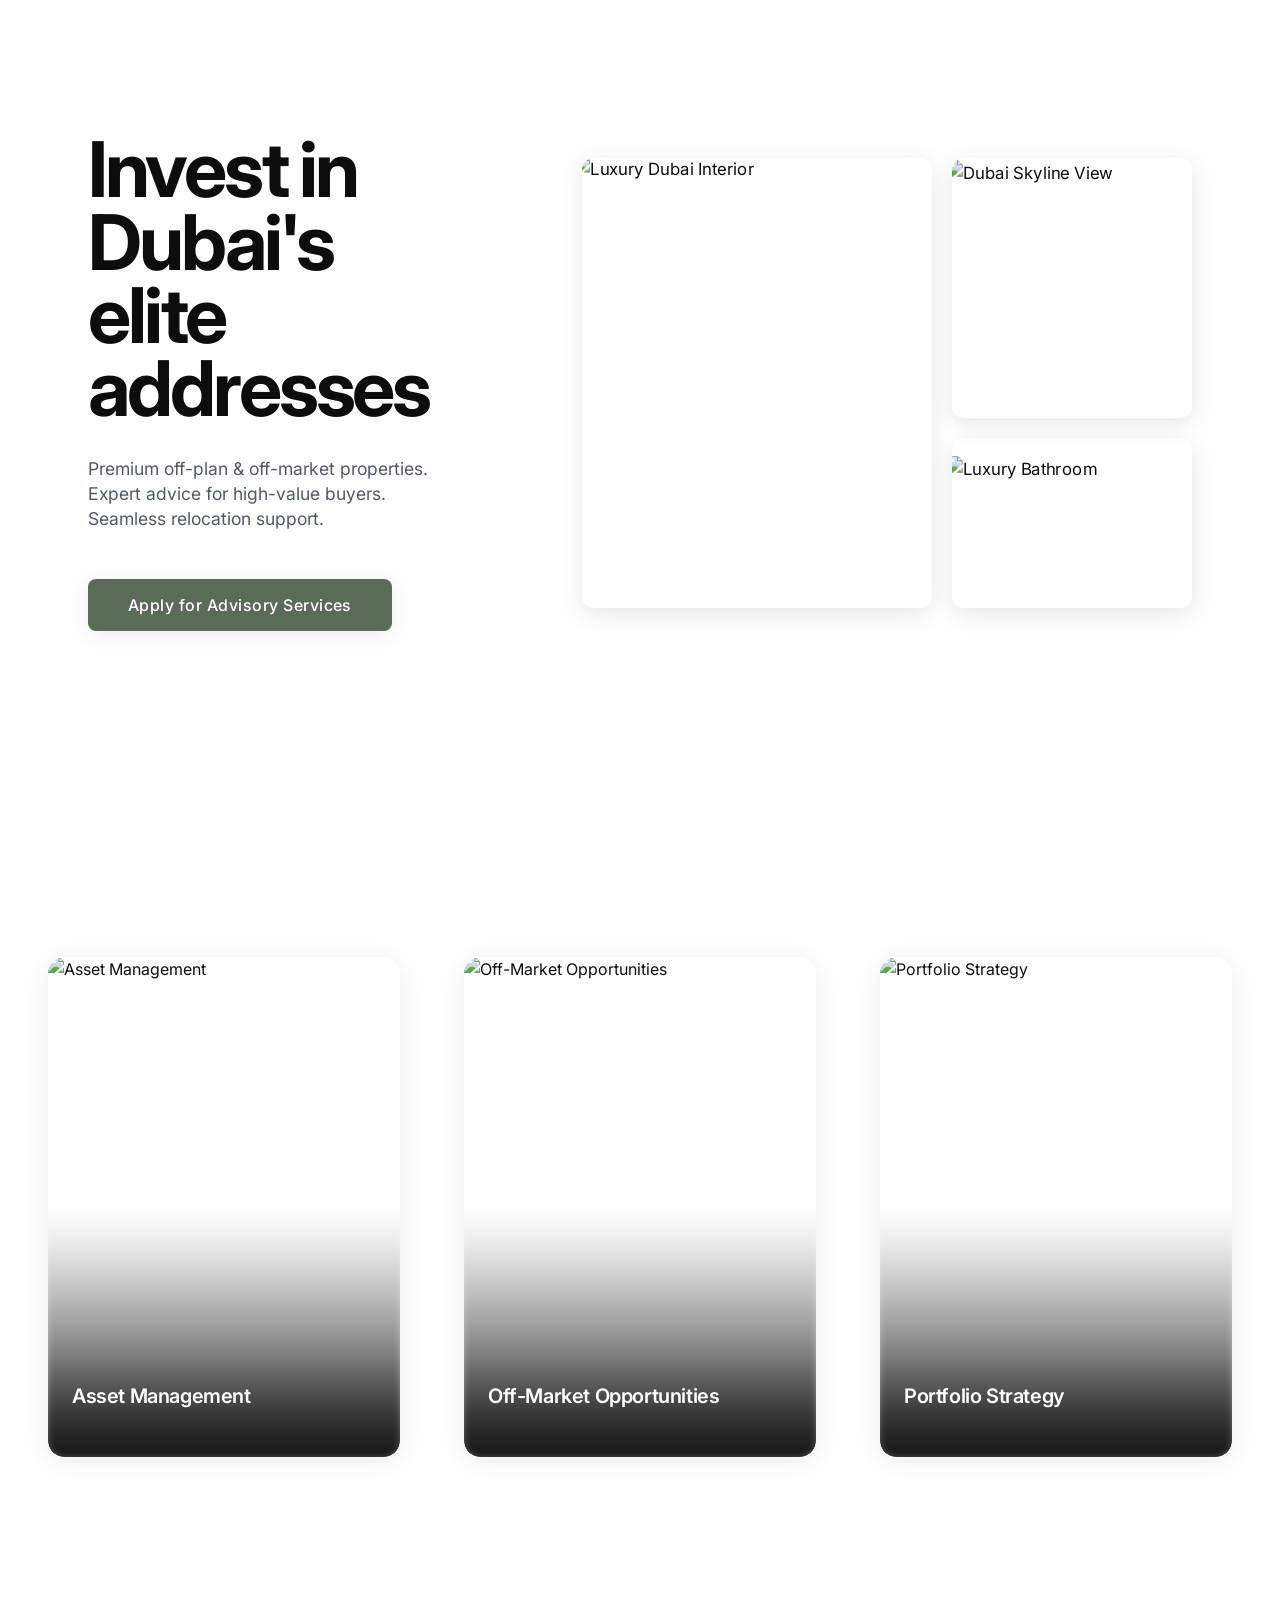
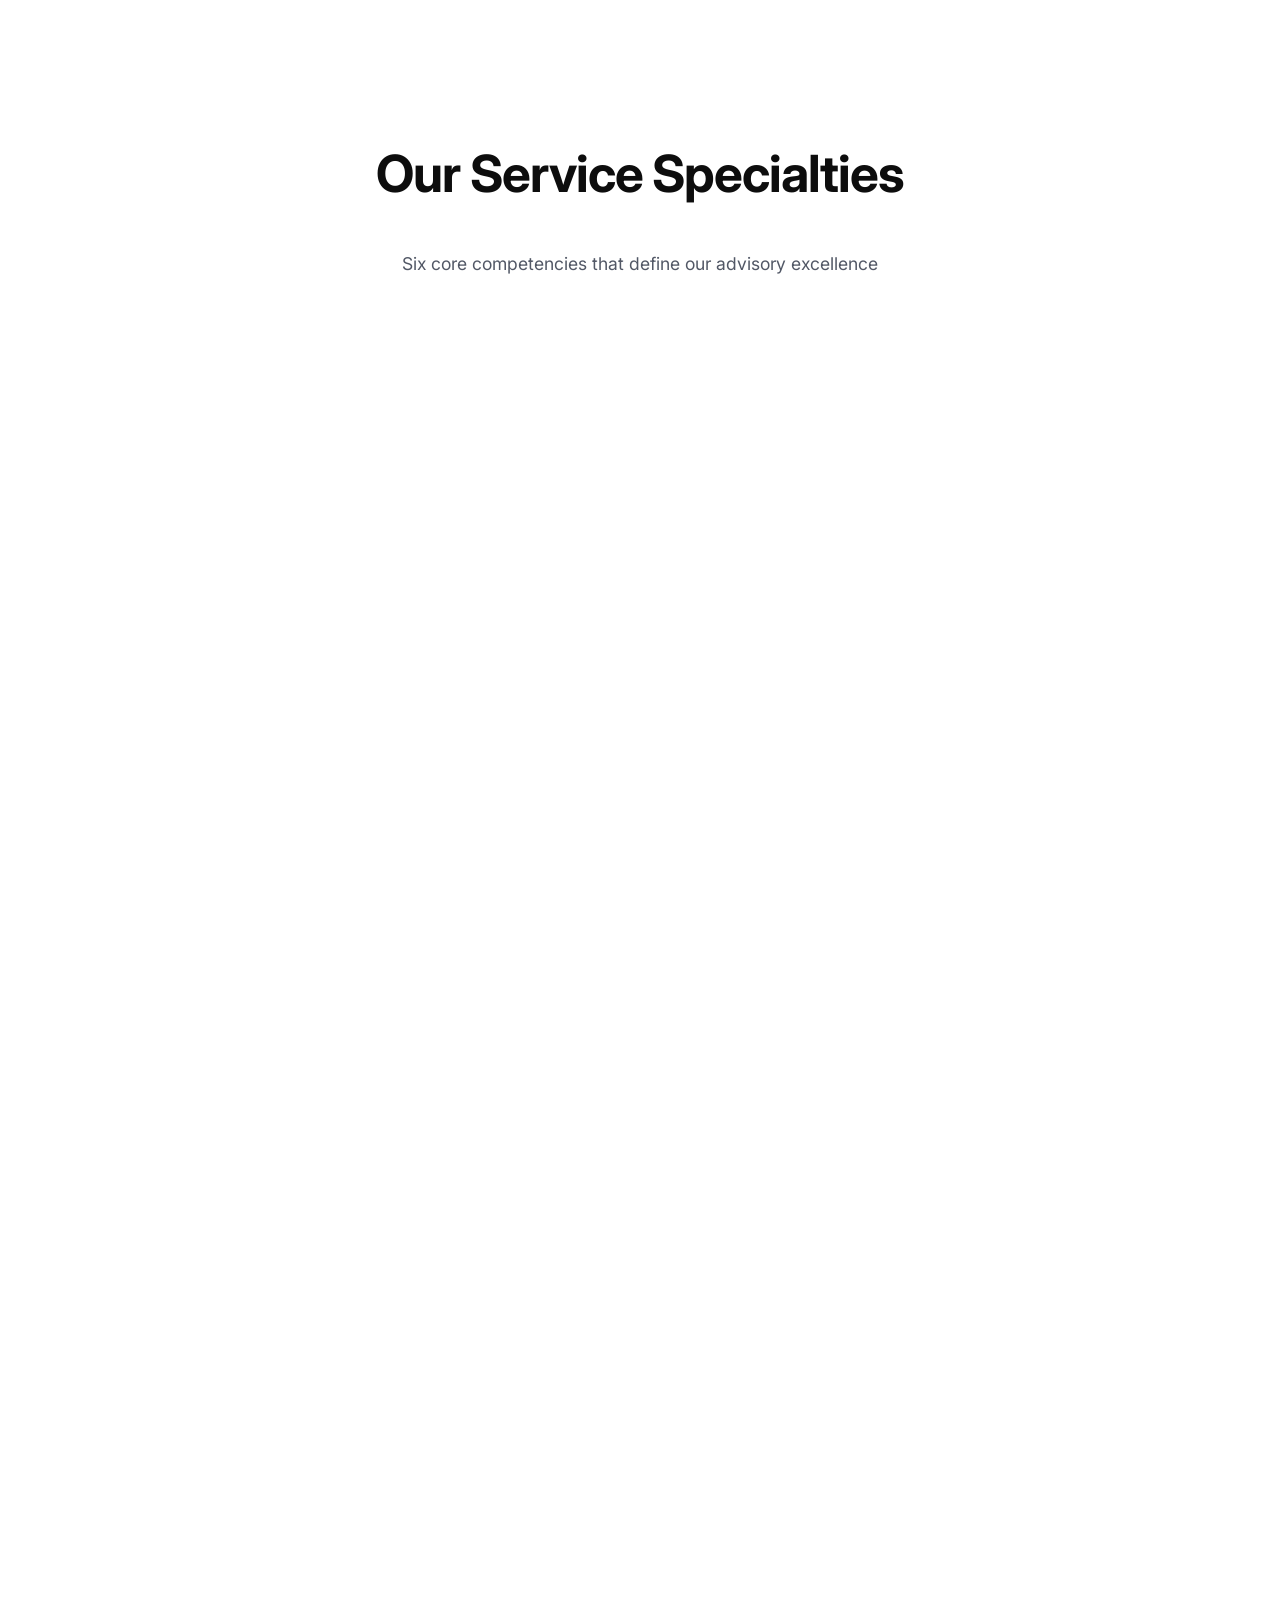
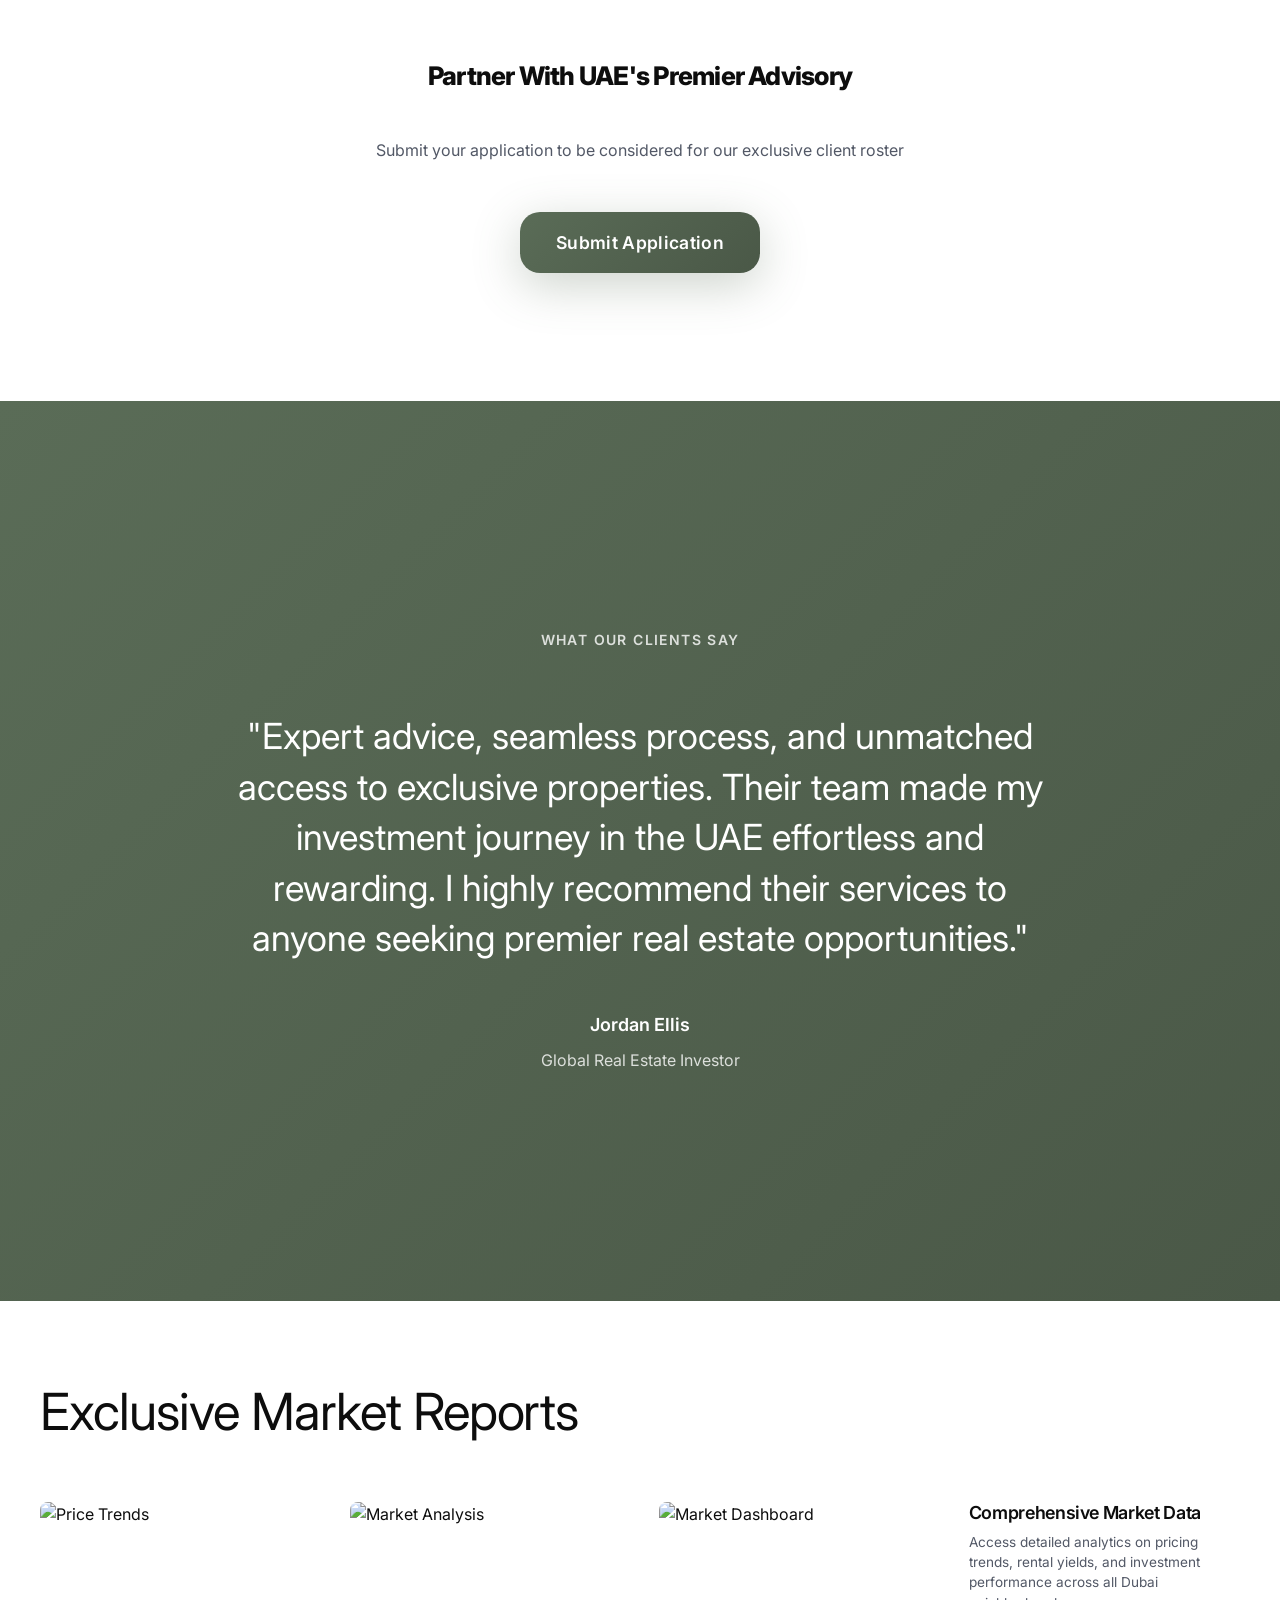
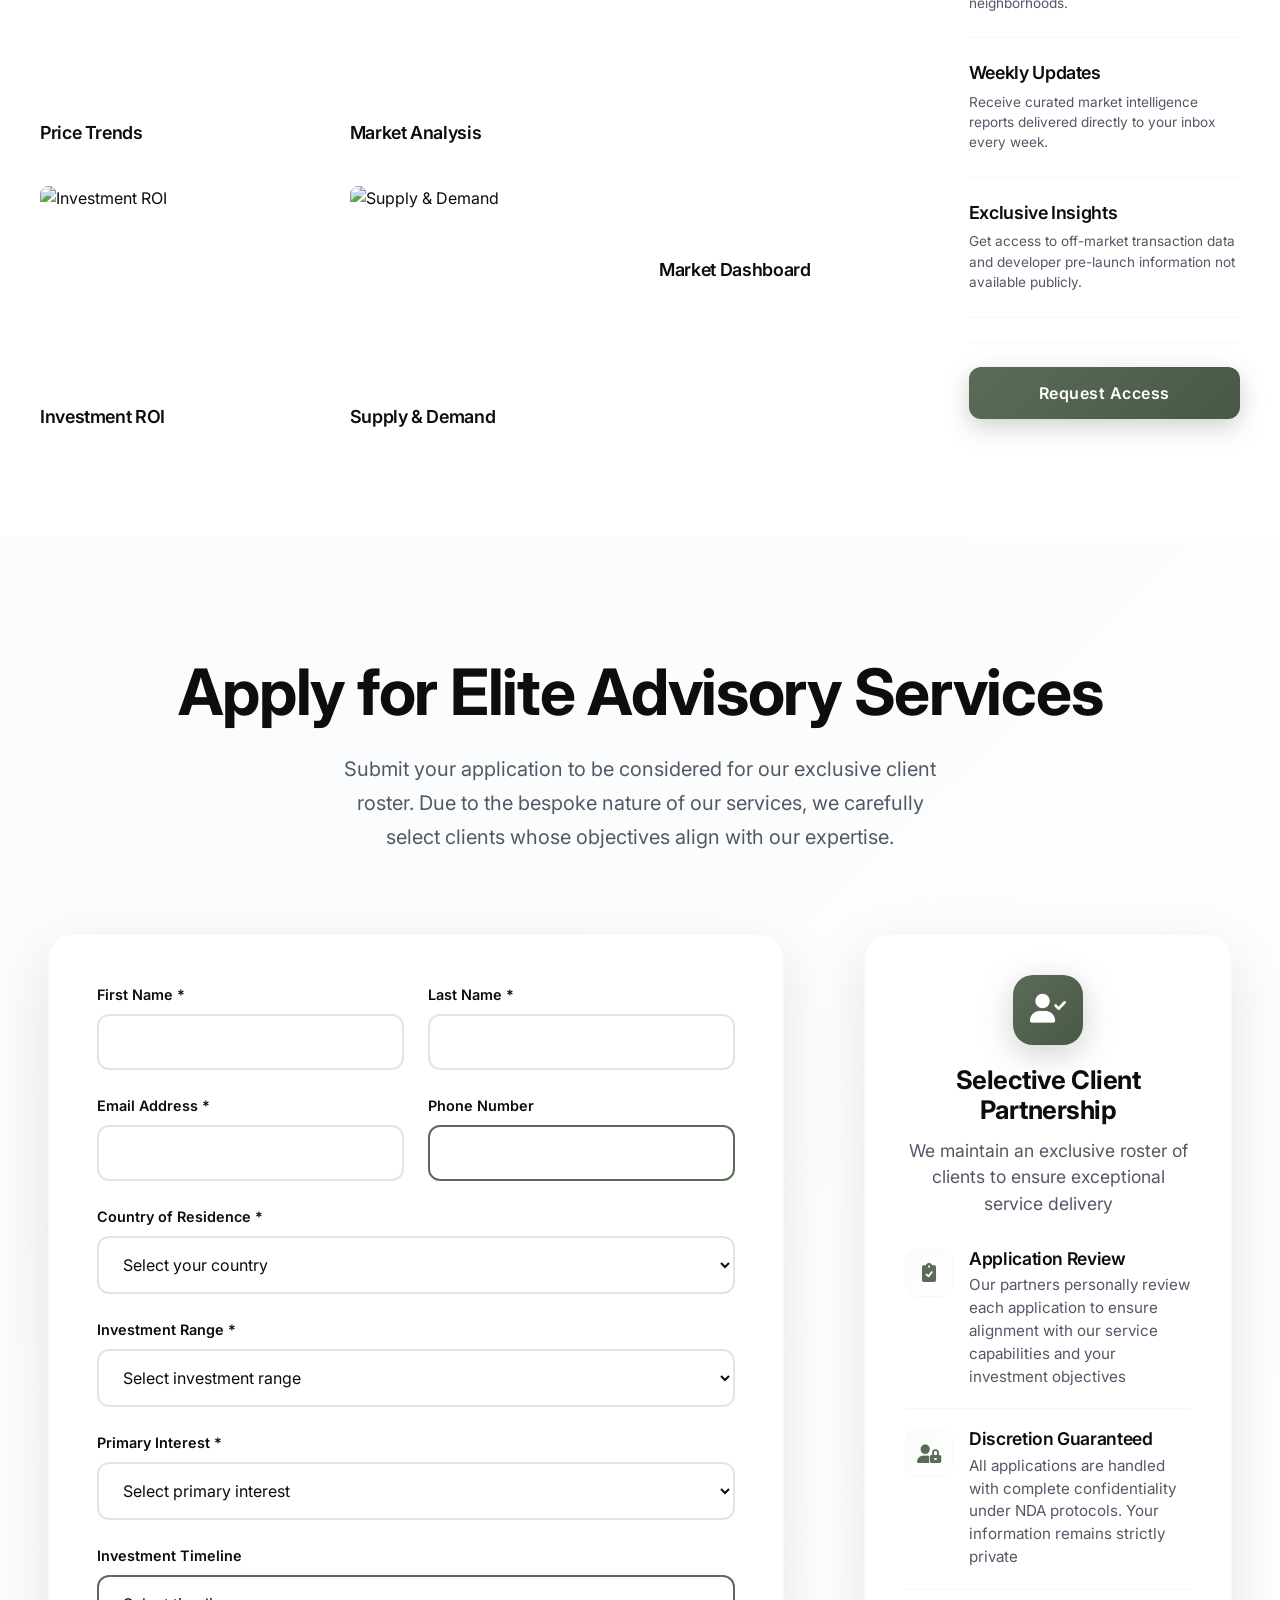
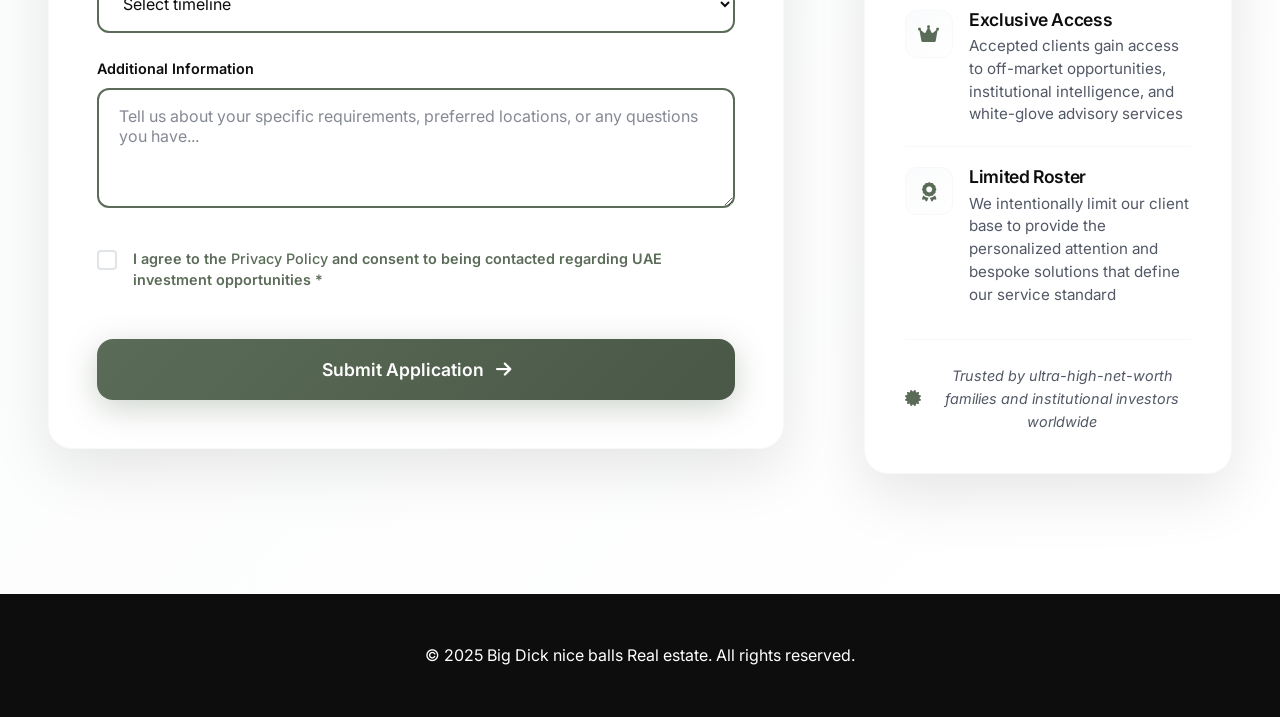
==== commit a33ff4da: "WIP: Transform to exclusive positioning - needs JS updates" ====
--- a/index.html
+++ b/index.html
@@ -22,7 +22,7 @@
                     <p class="hero-subtitle">Premium off-plan & off-market properties. Expert advice for high-value buyers. Seamless relocation support.</p>
                     <div class="hero-cta">
                         <button class="btn btn-primary hero-btn" onclick="scrollToContact()">
-                            <span>Claim Your Free Portfolio Review</span>
+                            <span>Apply for Advisory Services</span>
                         </button>
                     </div>
                 </div>
@@ -181,129 +181,111 @@
         </div>
     </div>
 
-    <!-- Benefits Slider Section -->
-    <section id="benefits" class="luxury-benefits-section">
+    <!-- Services Specialties Section -->
+    <section id="benefits" class="specialties-section">
         <div class="container">
             <div class="section-header">
-                <h2 class="section-title">Smart Investors Choose Specialized UAE Experts</h2>
+                <h2 class="section-title">Our Service Specialties</h2>
+                <p class="section-subtitle">Six core competencies that define our advisory excellence</p>
             </div>
             
-            <div class="luxury-slider">
-                <div class="slider-content">
-                    <div class="slide-text">
-                        <h3 class="slide-title">Asset Management Excellence</h3>
-                        <div class="slide-description">
-                            <p><strong>The Challenge:</strong> Property owners need professional oversight to maximize returns, maintain asset value, and ensure seamless operations across their UAE portfolio.</p>
-                            <p><strong>Our Approach:</strong> Institutional-grade property management including tenant relations, maintenance oversight, financial reporting, and strategic value enhancement initiatives.</p>
-                        </div>
-                    </div>
-                </div>
-                
-                <div class="slider-images">
-                    <div class="image-container active">
-                        <img src="https://images.unsplash.com/photo-1560472354-b33ff0c44a43?ixlib=rb-4.0.3&auto=format&fit=crop&w=2070&q=80" alt="Asset Management" loading="lazy">
-                        <div class="image-overlay"></div>
-                    </div>
-                    <div class="image-container">
-                        <img src="https://images.unsplash.com/photo-1454165804606-c3d57bc86b40?ixlib=rb-4.0.3&auto=format&fit=crop&w=2070&q=80" alt="Off-Market Opportunities" loading="lazy">
-                        <div class="image-overlay"></div>
-                    </div>
-                    <div class="image-container">
-                        <img src="https://images.unsplash.com/photo-1611224923853-80b023f02d71?ixlib=rb-4.0.3&auto=format&fit=crop&w=2070&q=80" alt="Portfolio Integration" loading="lazy">
-                        <div class="image-overlay"></div>
-                    </div>
-                    <div class="image-container">
-                        <img src="https://images.unsplash.com/photo-1486406146926-c627a92ad1ab?ixlib=rb-4.0.3&auto=format&fit=crop&w=2070&q=80" alt="Market Intelligence" loading="lazy">
-                        <div class="image-overlay"></div>
-                    </div>
-                    <div class="image-container">
-                        <img src="https://images.unsplash.com/photo-1600596542815-ffad4c1539a9?ixlib=rb-4.0.3&auto=format&fit=crop&w=2070&q=80" alt="Exit Strategy" loading="lazy">
-                        <div class="image-overlay"></div>
-                    </div>
-                    <div class="image-container">
-                        <img src="https://images.unsplash.com/photo-1560472354-b33ff0c44a43?ixlib=rb-4.0.3&auto=format&fit=crop&w=2070&q=80" alt="Asset Management" loading="lazy">
-                        <div class="image-overlay"></div>
-                    </div>
-                </div>
-                
-                <div class="slider-navigation">
-                    <button class="nav-btn prev-btn" onclick="prevSlide()">
-                        <i class="fas fa-chevron-left"></i>
-                    </button>
-                    <button class="nav-btn next-btn" onclick="nextSlide()">
-                        <i class="fas fa-chevron-right"></i>
-                    </button>
-                </div>
-            </div>
-            
-            <!-- Mobile Stacked Benefits (visible on mobile only) -->
-            <div class="mobile-benefits-stack">
-                <div class="mobile-benefit-card fade-in-up">
-                    <img class="mobile-benefit-image" src="https://images.unsplash.com/photo-1560472354-b33ff0c44a43?ixlib=rb-4.0.3&auto=format&fit=crop&w=800&q=80" alt="Asset Management">
-                    <div class="mobile-benefit-content">
-                        <h3 class="mobile-benefit-title">Asset Management Excellence</h3>
-                        <div class="mobile-benefit-description">
-                            <p>Professional property management and optimization services to maximize returns and protect your UAE real estate investments.</p>
-                        </div>
-                    </div>
-                </div>
-                
-                <div class="mobile-benefit-card fade-in-up stagger-1">
-                    <img class="mobile-benefit-image" src="https://images.unsplash.com/photo-1454165804606-c3d57bc86b40?ixlib=rb-4.0.3&auto=format&fit=crop&w=800&q=80" alt="Off-Market Opportunities">
-                    <div class="mobile-benefit-content">
-                        <h3 class="mobile-benefit-title">Off-Market Opportunities</h3>
-                        <div class="mobile-benefit-description">
-                            <p>Exclusive access to premium properties not publicly listed, giving you first-mover advantage on Dubai's most coveted real estate.</p>
-                        </div>
-                    </div>
-                </div>
-                
-                <div class="mobile-benefit-card fade-in-up stagger-2">
-                    <img class="mobile-benefit-image" src="https://images.unsplash.com/photo-1611224923853-80b023f02d71?ixlib=rb-4.0.3&auto=format&fit=crop&w=800&q=80" alt="Portfolio Integration">
-                    <div class="mobile-benefit-content">
-                        <h3 class="mobile-benefit-title">Strategic Portfolio Integration</h3>
-                        <div class="mobile-benefit-description">
-                            <p>Seamlessly integrate UAE properties into your global portfolio with institutional-grade analysis and strategic allocation.</p>
-                        </div>
-                    </div>
-                </div>
-                
-                <div class="mobile-benefit-card fade-in-up stagger-3">
-                    <img class="mobile-benefit-image" src="https://images.unsplash.com/photo-1486406146926-c627a92ad1ab?ixlib=rb-4.0.3&auto=format&fit=crop&w=800&q=80" alt="Market Intelligence">
-                    <div class="mobile-benefit-content">
-                        <h3 class="mobile-benefit-title">Market Intelligence & Timing</h3>
-                        <div class="mobile-benefit-description">
-                            <p>Access institutional-grade research and exclusive market insights for optimal investment timing and positioning.</p>
-                        </div>
-                    </div>
-                </div>
-                
-                <div class="mobile-benefit-card fade-in-up stagger-4">
-                    <img class="mobile-benefit-image" src="https://images.unsplash.com/photo-1600596542815-ffad4c1539a9?ixlib=rb-4.0.3&auto=format&fit=crop&w=800&q=80" alt="Exit Strategy">
-                    <div class="mobile-benefit-content">
-                        <h3 class="mobile-benefit-title">Liquidity & Exit Strategy Excellence</h3>
-                        <div class="mobile-benefit-description">
-                            <p>Secure flexible exit strategies with institutional buyer networks and tax-optimized disposal planning.</p>
-                        </div>
-                    </div>
-                </div>
-                
-                <div class="mobile-benefit-card fade-in-up stagger-5">
-                    <img class="mobile-benefit-image" src="https://images.unsplash.com/photo-1560472354-b33ff0c44a43?ixlib=rb-4.0.3&auto=format&fit=crop&w=800&q=80" alt="Asset Management">
-                    <div class="mobile-benefit-content">
-                        <h3 class="mobile-benefit-title">Seamless Relocation & Asset Management</h3>
-                        <div class="mobile-benefit-description">
-                            <p>Complete relocation support including residency planning, asset management, and concierge-level lifestyle integration.</p>
+            <div class="specialties-grid">
+                <div class="specialty-card fade-in-up" onclick="openSpecialtyModal('asset-management')">
+                    <div class="card-image">
+                        <img src="https://images.unsplash.com/photo-1560472354-b33ff0c44a43?ixlib=rb-4.0.3&auto=format&fit=crop&w=600&h=800&q=80" alt="Asset Management" loading="lazy">
+                    </div>
+                    <div class="card-content">
+                        <div class="card-text-content">
+                            <h3>Asset Management</h3>
+                            <div class="hover-content">
+                                <p class="card-description">Institutional-grade property oversight with comprehensive tenant management, performance tracking, and value optimization strategies.</p>
+                                <button class="learn-more-btn" onclick="event.stopPropagation(); openSpecialtyModal('asset-management')">View Details →</button>
+                            </div>
+                        </div>
+                    </div>
+                </div>
+                
+                <div class="specialty-card fade-in-up stagger-1" onclick="openSpecialtyModal('off-market')">
+                    <div class="card-image">
+                        <img src="https://images.unsplash.com/photo-1454165804606-c3d57bc86b40?ixlib=rb-4.0.3&auto=format&fit=crop&w=600&h=800&q=80" alt="Off-Market Access" loading="lazy">
+                    </div>
+                    <div class="card-content">
+                        <div class="card-text-content">
+                            <h3>Off-Market Access</h3>
+                            <div class="hover-content">
+                                <p class="card-description">Privileged access to pre-launch allocations, private treaty sales, and trophy properties through exclusive developer and UHNW seller relationships.</p>
+                                <button class="learn-more-btn" onclick="event.stopPropagation(); openSpecialtyModal('off-market')">View Details →</button>
+                            </div>
+                        </div>
+                    </div>
+                </div>
+                
+                <div class="specialty-card fade-in-up stagger-2" onclick="openSpecialtyModal('portfolio')">
+                    <div class="card-image">
+                        <img src="https://images.unsplash.com/photo-1611224923853-80b023f02d71?ixlib=rb-4.0.3&auto=format&fit=crop&w=600&h=800&q=80" alt="Portfolio Strategy" loading="lazy">
+                    </div>
+                    <div class="card-content">
+                        <div class="card-text-content">
+                            <h3>Portfolio Strategy</h3>
+                            <div class="hover-content">
+                                <p class="card-description">Strategic integration of UAE real estate into global portfolios with institutional-grade analysis, risk modeling, and allocation optimization.</p>
+                                <button class="learn-more-btn" onclick="event.stopPropagation(); openSpecialtyModal('portfolio')">View Details →</button>
+                            </div>
+                        </div>
+                    </div>
+                </div>
+                
+                <div class="specialty-card fade-in-up stagger-3" onclick="openSpecialtyModal('intelligence')">
+                    <div class="card-image">
+                        <img src="https://images.unsplash.com/photo-1486406146926-c627a92ad1ab?ixlib=rb-4.0.3&auto=format&fit=crop&w=600&h=800&q=80" alt="Market Intelligence" loading="lazy">
+                    </div>
+                    <div class="card-content">
+                        <div class="card-text-content">
+                            <h3>Market Intelligence</h3>
+                            <div class="hover-content">
+                                <p class="card-description">Proprietary research, data analytics, and market timing intelligence unavailable through public channels or retail advisory firms.</p>
+                                <button class="learn-more-btn" onclick="event.stopPropagation(); openSpecialtyModal('intelligence')">View Details →</button>
+                            </div>
+                        </div>
+                    </div>
+                </div>
+                
+                <div class="specialty-card fade-in-up stagger-4" onclick="openSpecialtyModal('liquidity')">
+                    <div class="card-image">
+                        <img src="https://images.unsplash.com/photo-1600596542815-ffad4c1539a9?ixlib=rb-4.0.3&auto=format&fit=crop&w=600&h=800&q=80" alt="Liquidity Planning" loading="lazy">
+                    </div>
+                    <div class="card-content">
+                        <div class="card-text-content">
+                            <h3>Liquidity Planning</h3>
+                            <div class="hover-content">
+                                <p class="card-description">Strategic exit planning with institutional buyer networks, optimal disposal timing, and tax-efficient transaction structuring.</p>
+                                <button class="learn-more-btn" onclick="event.stopPropagation(); openSpecialtyModal('liquidity')">View Details →</button>
+                            </div>
+                        </div>
+                    </div>
+                </div>
+                
+                <div class="specialty-card fade-in-up stagger-5" onclick="openSpecialtyModal('relocation')">
+                    <div class="card-image">
+                        <img src="https://images.unsplash.com/photo-1600607687920-4e2a09cf159d?ixlib=rb-4.0.3&auto=format&fit=crop&w=600&h=800&q=80" alt="Relocation Services" loading="lazy">
+                    </div>
+                    <div class="card-content">
+                        <div class="card-text-content">
+                            <h3>Relocation Services</h3>
+                            <div class="hover-content">
+                                <p class="card-description">White-glove relocation coordination including Golden Visa facilitation, banking setup, and concierge-level lifestyle integration.</p>
+                                <button class="learn-more-btn" onclick="event.stopPropagation(); openSpecialtyModal('relocation')">View Details →</button>
+                            </div>
                         </div>
                     </div>
                 </div>
             </div>
             
             <div class="benefits-cta">
-                <h3>Ready to Optimize Your UAE Investment Strategy?</h3>
-                <p>Schedule a free confidential consultation to discuss your investment objectives</p>
+                <h3>Partner With UAE's Premier Advisory</h3>
+                <p>Submit your application to be considered for our exclusive client roster</p>
                 <button class="btn btn-primary" onclick="scrollToContact()">
-                    <span>Start Your UAE Investment Journey</span>
+                    <span>Submit Application</span>
                 </button>
             </div>
         </div>
@@ -421,7 +403,7 @@
                             
                             <div class="sidebar-section sidebar-cta">
                                 <button class="btn btn-primary" onclick="scrollToContact()">
-                                    <span>Get Access to Market Reports</span>
+                                    <span>Request Access</span>
                                 </button>
                             </div>
                         </div>
@@ -454,7 +436,7 @@
                         
                         <div class="sidebar-section sidebar-cta">
                             <button class="btn btn-primary" onclick="scrollToContact()">
-                                <span>Get Access to Market Reports</span>
+                                <span>Request Access</span>
                             </button>
                         </div>
                     </div>
@@ -466,9 +448,9 @@
     <section class="contact-section">
         <div class="container">
             <div class="contact-header">
-                <h2 class="contact-title">Connect. Consult. Invest. Succeed.</h2>
-                <p class="contact-subtitle">Begin your UAE investment journey with personalized guidance from our elite property specialists</p>
-            </div>
+                        <h2 class="contact-title">Apply for Elite Advisory Services</h2>
+                        <p class="contact-subtitle">Submit your application to be considered for our exclusive client roster. Due to the bespoke nature of our services, we carefully select clients whose objectives align with our expertise.</p>
+                    </div>
             
             <div class="contact-content">
                 <div class="contact-form-container">
@@ -566,7 +548,7 @@
                         </div>
                         
                         <button type="submit" class="contact-submit-btn">
-                            <span>Schedule Confidential Consultation</span>
+                            <span>Submit Application</span>
                             <i class="fas fa-arrow-right"></i>
                         </button>
                     </form>
@@ -576,20 +558,20 @@
                     <div class="contact-assurance">
                         <div class="assurance-header">
                             <div class="assurance-icon">
-                                <i class="fas fa-shield-alt"></i>
-                            </div>
-                            <h3>Your Privacy is Our Priority</h3>
-                            <p>All inquiries are handled with the utmost confidentiality and discretion</p>
+                                <i class="fas fa-user-check"></i>
+                            </div>
+                            <h3>Selective Client Partnership</h3>
+                            <p>We maintain an exclusive roster of clients to ensure exceptional service delivery</p>
                         </div>
                         
                         <div class="assurance-details">
                             <div class="assurance-item">
                                 <div class="assurance-item-icon">
-                                    <i class="fas fa-clock"></i>
+                                    <i class="fas fa-clipboard-check"></i>
                                 </div>
                                 <div class="assurance-item-content">
-                                    <h4>24-48 Hour Response</h4>
-                                    <p>Our senior advisors will personally review your inquiry and respond within 24-48 hours with tailored recommendations</p>
+                                    <h4>Application Review</h4>
+                                    <p>Our partners personally review each application to ensure alignment with our service capabilities and your investment objectives</p>
                                 </div>
                             </div>
                             
@@ -598,28 +580,28 @@
                                     <i class="fas fa-user-lock"></i>
                                 </div>
                                 <div class="assurance-item-content">
-                                    <h4>Strict Confidentiality</h4>
-                                    <p>Your information is protected under NDA protocols. We never share client details or investment intentions with third parties</p>
+                                    <h4>Discretion Guaranteed</h4>
+                                    <p>All applications are handled with complete confidentiality under NDA protocols. Your information remains strictly private</p>
                                 </div>
                             </div>
                             
                             <div class="assurance-item">
                                 <div class="assurance-item-icon">
-                                    <i class="fas fa-star"></i>
+                                    <i class="fas fa-crown"></i>
                                 </div>
                                 <div class="assurance-item-content">
-                                    <h4>Elite Service Standard</h4>
-                                    <p>Direct access to senior partners and institutional-grade market intelligence reserved for our most valued clients</p>
+                                    <h4>Exclusive Access</h4>
+                                    <p>Accepted clients gain access to off-market opportunities, institutional intelligence, and white-glove advisory services</p>
                                 </div>
                             </div>
                             
                             <div class="assurance-item">
                                 <div class="assurance-item-icon">
-                                    <i class="fas fa-handshake"></i>
+                                    <i class="fas fa-award"></i>
                                 </div>
                                 <div class="assurance-item-content">
-                                    <h4>No Obligation Consultation</h4>
-                                    <p>Explore opportunities without commitment. Our initial consultation is complimentary and designed to understand your objectives</p>
+                                    <h4>Limited Roster</h4>
+                                    <p>We intentionally limit our client base to provide the personalized attention and bespoke solutions that define our service standard</p>
                                 </div>
                             </div>
                         </div>
--- a/styles.css
+++ b/styles.css
@@ -656,6 +656,23 @@
         gap: var(--spacing-lg);
     }
     
+    /* Specialties grid on mobile */
+    .specialties-grid {
+        grid-template-columns: 1fr;
+        gap: var(--spacing-lg);
+    }
+    
+    .specialty-card {
+        height: 180px !important;
+        min-height: 180px !important;
+        max-height: 180px !important;
+    }
+    
+    .specialty-card:active {
+        transform: scale(0.98);
+        transition: transform 0.1s ease;
+    }
+    
     .value-section .value-card {
         height: 180px !important; /* Shorter on mobile */
         min-height: 180px !important;
@@ -921,6 +938,52 @@
 }
 
 /* ===== LUXURY BENEFITS SLIDER ===== */
+
+/* ===== SPECIALTIES SECTION ===== */
+
+.specialties-section {
+    padding: var(--spacing-2xl) 0 var(--spacing-xl) 0;
+    background: var(--color-bg-primary);
+}
+
+.specialties-section .section-subtitle {
+    font-size: 1.1rem;
+    color: var(--color-text-secondary);
+    margin-top: var(--spacing-sm);
+    text-align: center;
+}
+
+.specialties-grid {
+    display: grid;
+    grid-template-columns: repeat(3, 1fr);
+    gap: var(--spacing-xl);
+    margin-top: var(--spacing-2xl);
+}
+
+.specialty-card {
+    position: relative;
+    border-radius: 16px;
+    overflow: hidden;
+    cursor: pointer;
+    transition: all 0.4s cubic-bezier(0.4, 0, 0.2, 1);
+    height: 500px;
+    box-shadow: 0 4px 20px rgba(0, 0, 0, 0.1);
+}
+
+.specialty-card:hover {
+    transform: translateY(-10px);
+    box-shadow: 0 20px 40px rgba(0, 0, 0, 0.15);
+}
+
+/* Reuse value card styles */
+.specialty-card .card-image,
+.specialty-card .card-content,
+.specialty-card .card-text-content,
+.specialty-card .hover-content,
+.specialty-card .card-description,
+.specialty-card .learn-more-btn {
+    /* These will inherit from value card styles */
+}
 
 .luxury-benefits-section {
     padding: var(--spacing-2xl) 0 var(--spacing-xl) 0;
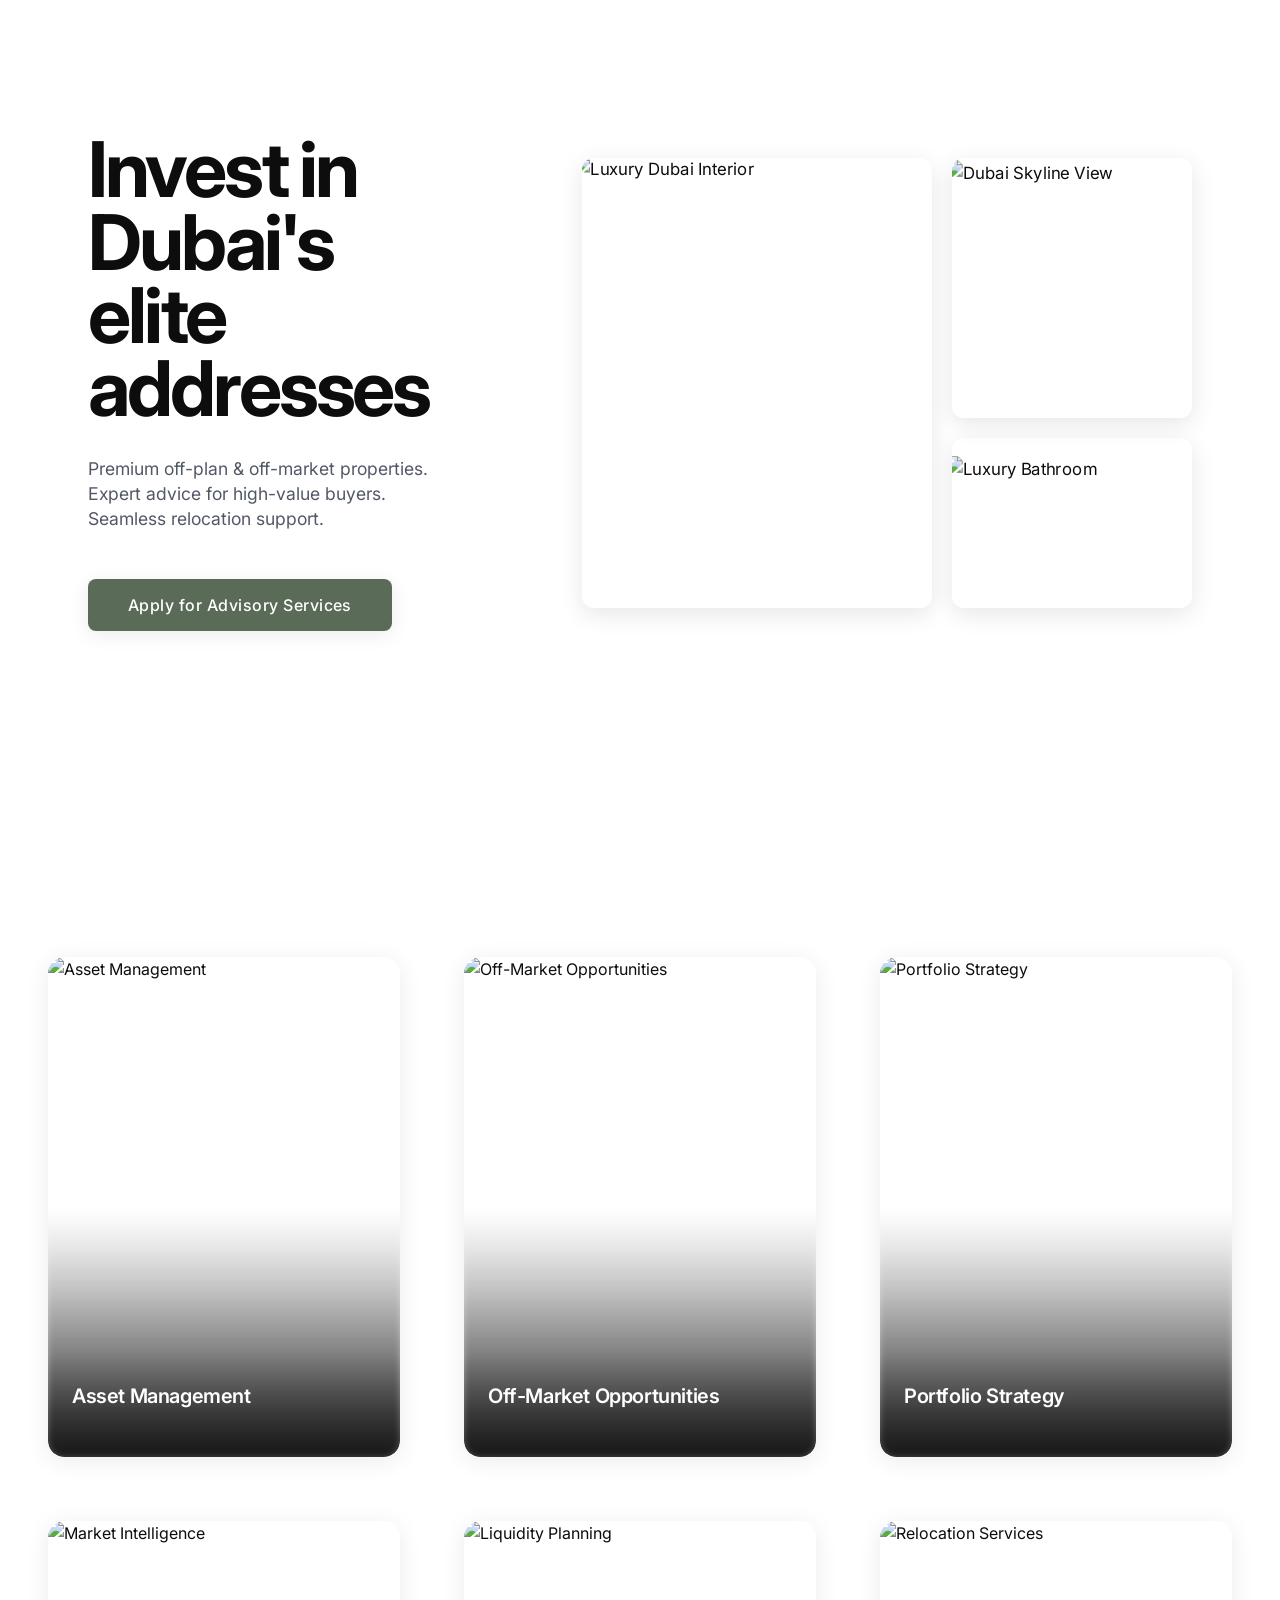
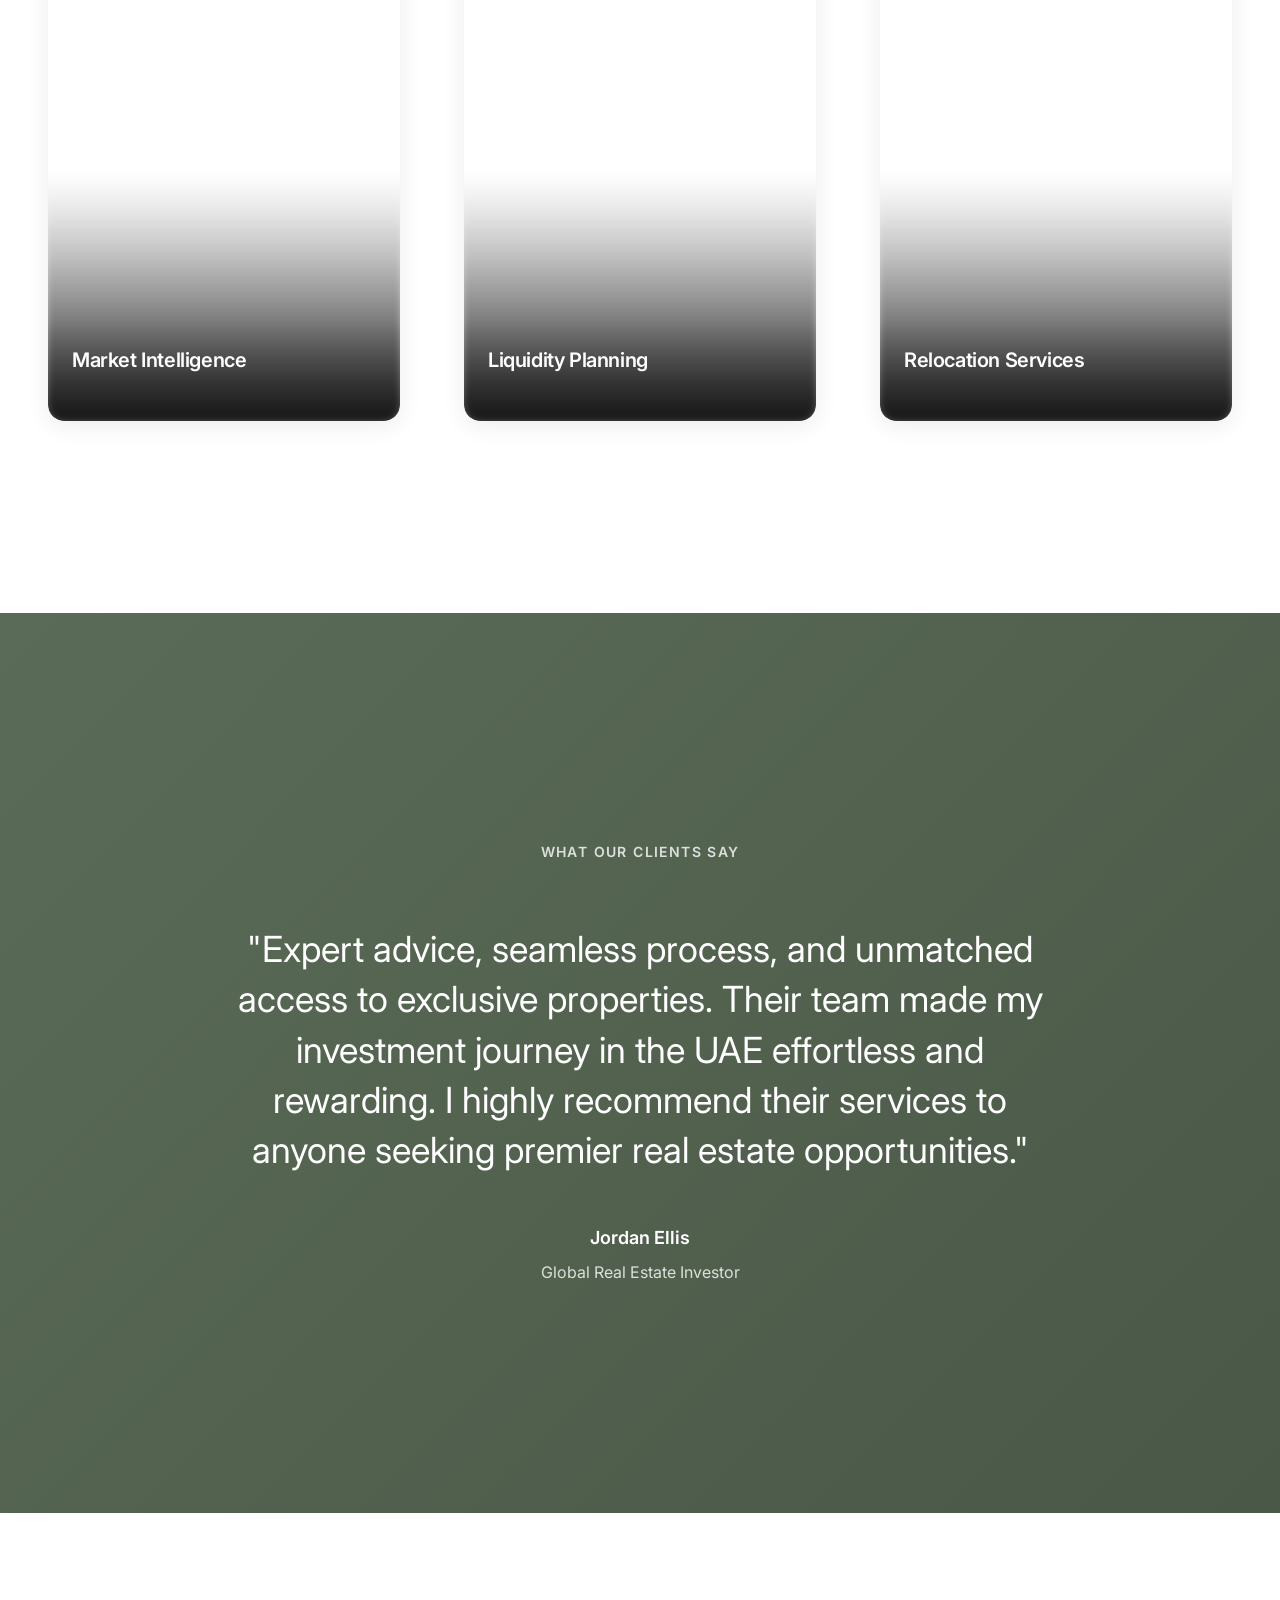
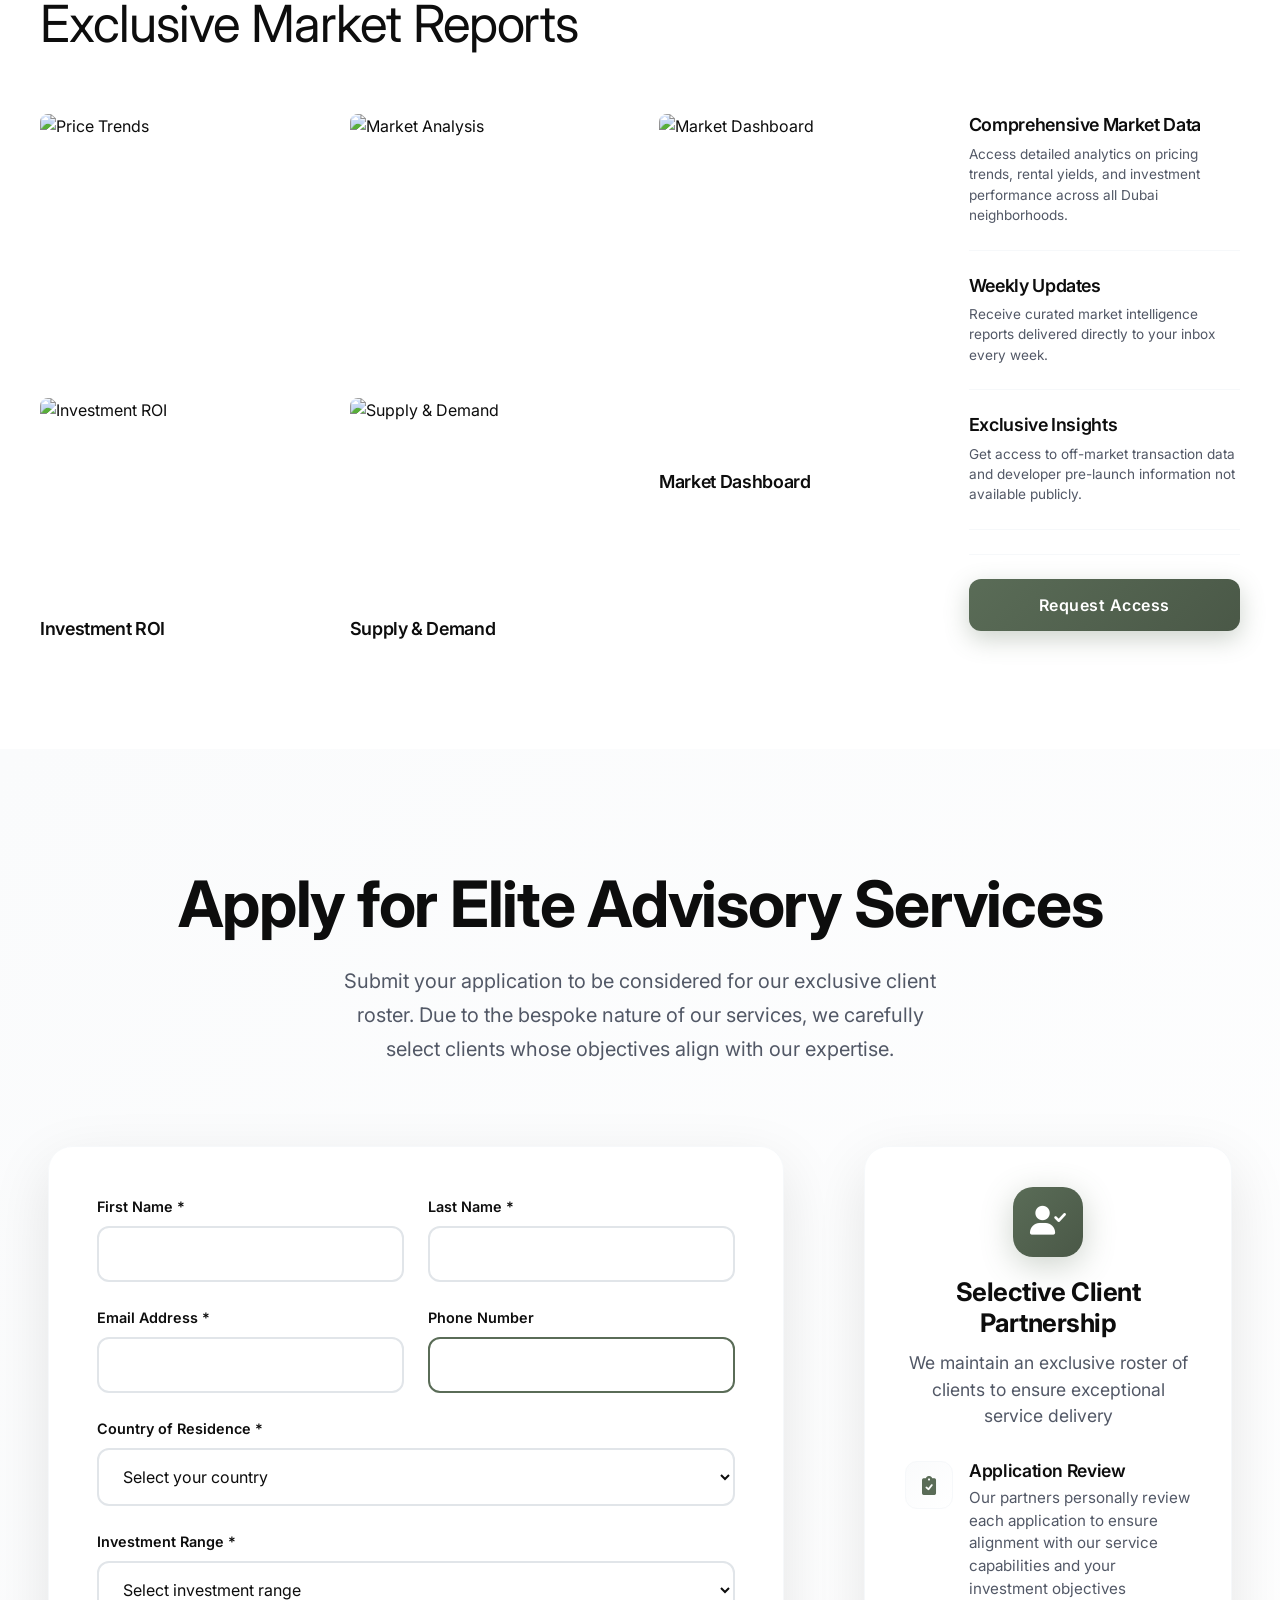
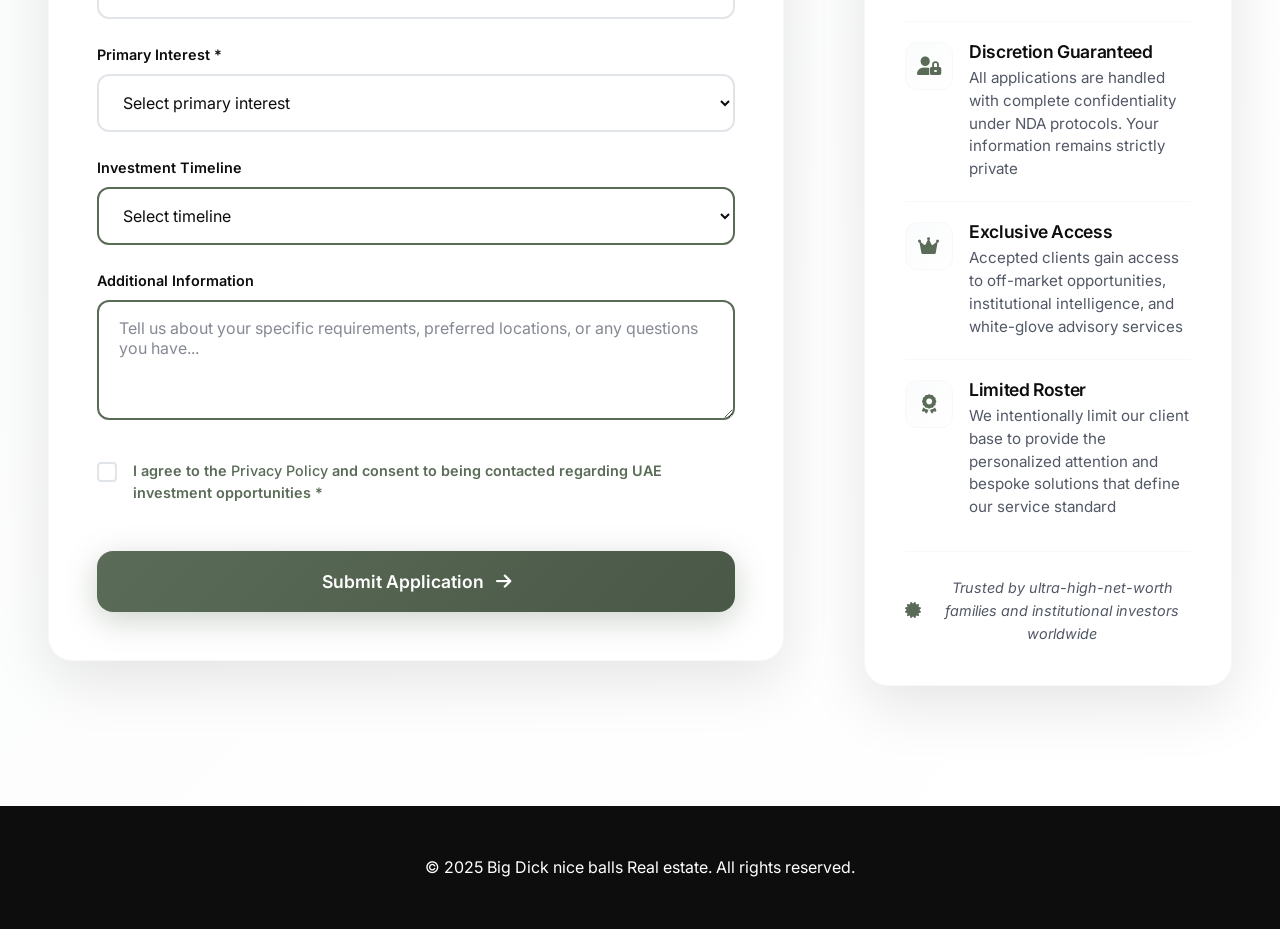
==== commit 4f25c4d6: "Fix: Add 3 more cards to value section (6 total) instead of creating separate section" ====
--- a/index.html
+++ b/index.html
@@ -92,6 +92,51 @@
                         </div>
                     </div>
                 </div>
+                
+                <div class="value-card" onclick="openValueModal('intelligence')">
+                    <div class="card-image">
+                        <img src="https://images.unsplash.com/photo-1486406146926-c627a92ad1ab?ixlib=rb-4.0.3&auto=format&fit=crop&w=600&h=800&q=80" alt="Market Intelligence" loading="lazy">
+                    </div>
+                    <div class="card-content">
+                        <div class="card-text-content">
+                            <h3>Market Intelligence</h3>
+                            <div class="hover-content">
+                                <p class="card-description">Proprietary research and market timing intelligence unavailable through public channels or retail advisory firms.</p>
+                                <button class="learn-more-btn" onclick="event.stopPropagation(); openValueModal('intelligence')">Learn more →</button>
+                            </div>
+                        </div>
+                    </div>
+                </div>
+                
+                <div class="value-card" onclick="openValueModal('liquidity')">
+                    <div class="card-image">
+                        <img src="https://images.unsplash.com/photo-1600596542815-ffad4c1539a9?ixlib=rb-4.0.3&auto=format&fit=crop&w=600&h=800&q=80" alt="Liquidity Planning" loading="lazy">
+                    </div>
+                    <div class="card-content">
+                        <div class="card-text-content">
+                            <h3>Liquidity Planning</h3>
+                            <div class="hover-content">
+                                <p class="card-description">Strategic exit planning with institutional buyer networks and tax-efficient transaction structuring.</p>
+                                <button class="learn-more-btn" onclick="event.stopPropagation(); openValueModal('liquidity')">Learn more →</button>
+                            </div>
+                        </div>
+                    </div>
+                </div>
+                
+                <div class="value-card" onclick="openValueModal('relocation')">
+                    <div class="card-image">
+                        <img src="https://images.unsplash.com/photo-1600607687920-4e2a09cf159d?ixlib=rb-4.0.3&auto=format&fit=crop&w=600&h=800&q=80" alt="Relocation Services" loading="lazy">
+                    </div>
+                    <div class="card-content">
+                        <div class="card-text-content">
+                            <h3>Relocation Services</h3>
+                            <div class="hover-content">
+                                <p class="card-description">White-glove relocation coordination including Golden Visa facilitation and concierge-level lifestyle integration.</p>
+                                <button class="learn-more-btn" onclick="event.stopPropagation(); openValueModal('relocation')">Learn more →</button>
+                            </div>
+                        </div>
+                    </div>
+                </div>
             </div>
         </div>
     </section>
@@ -180,116 +225,6 @@
             </div>
         </div>
     </div>
-
-    <!-- Services Specialties Section -->
-    <section id="benefits" class="specialties-section">
-        <div class="container">
-            <div class="section-header">
-                <h2 class="section-title">Our Service Specialties</h2>
-                <p class="section-subtitle">Six core competencies that define our advisory excellence</p>
-            </div>
-            
-            <div class="specialties-grid">
-                <div class="specialty-card fade-in-up" onclick="openSpecialtyModal('asset-management')">
-                    <div class="card-image">
-                        <img src="https://images.unsplash.com/photo-1560472354-b33ff0c44a43?ixlib=rb-4.0.3&auto=format&fit=crop&w=600&h=800&q=80" alt="Asset Management" loading="lazy">
-                    </div>
-                    <div class="card-content">
-                        <div class="card-text-content">
-                            <h3>Asset Management</h3>
-                            <div class="hover-content">
-                                <p class="card-description">Institutional-grade property oversight with comprehensive tenant management, performance tracking, and value optimization strategies.</p>
-                                <button class="learn-more-btn" onclick="event.stopPropagation(); openSpecialtyModal('asset-management')">View Details →</button>
-                            </div>
-                        </div>
-                    </div>
-                </div>
-                
-                <div class="specialty-card fade-in-up stagger-1" onclick="openSpecialtyModal('off-market')">
-                    <div class="card-image">
-                        <img src="https://images.unsplash.com/photo-1454165804606-c3d57bc86b40?ixlib=rb-4.0.3&auto=format&fit=crop&w=600&h=800&q=80" alt="Off-Market Access" loading="lazy">
-                    </div>
-                    <div class="card-content">
-                        <div class="card-text-content">
-                            <h3>Off-Market Access</h3>
-                            <div class="hover-content">
-                                <p class="card-description">Privileged access to pre-launch allocations, private treaty sales, and trophy properties through exclusive developer and UHNW seller relationships.</p>
-                                <button class="learn-more-btn" onclick="event.stopPropagation(); openSpecialtyModal('off-market')">View Details →</button>
-                            </div>
-                        </div>
-                    </div>
-                </div>
-                
-                <div class="specialty-card fade-in-up stagger-2" onclick="openSpecialtyModal('portfolio')">
-                    <div class="card-image">
-                        <img src="https://images.unsplash.com/photo-1611224923853-80b023f02d71?ixlib=rb-4.0.3&auto=format&fit=crop&w=600&h=800&q=80" alt="Portfolio Strategy" loading="lazy">
-                    </div>
-                    <div class="card-content">
-                        <div class="card-text-content">
-                            <h3>Portfolio Strategy</h3>
-                            <div class="hover-content">
-                                <p class="card-description">Strategic integration of UAE real estate into global portfolios with institutional-grade analysis, risk modeling, and allocation optimization.</p>
-                                <button class="learn-more-btn" onclick="event.stopPropagation(); openSpecialtyModal('portfolio')">View Details →</button>
-                            </div>
-                        </div>
-                    </div>
-                </div>
-                
-                <div class="specialty-card fade-in-up stagger-3" onclick="openSpecialtyModal('intelligence')">
-                    <div class="card-image">
-                        <img src="https://images.unsplash.com/photo-1486406146926-c627a92ad1ab?ixlib=rb-4.0.3&auto=format&fit=crop&w=600&h=800&q=80" alt="Market Intelligence" loading="lazy">
-                    </div>
-                    <div class="card-content">
-                        <div class="card-text-content">
-                            <h3>Market Intelligence</h3>
-                            <div class="hover-content">
-                                <p class="card-description">Proprietary research, data analytics, and market timing intelligence unavailable through public channels or retail advisory firms.</p>
-                                <button class="learn-more-btn" onclick="event.stopPropagation(); openSpecialtyModal('intelligence')">View Details →</button>
-                            </div>
-                        </div>
-                    </div>
-                </div>
-                
-                <div class="specialty-card fade-in-up stagger-4" onclick="openSpecialtyModal('liquidity')">
-                    <div class="card-image">
-                        <img src="https://images.unsplash.com/photo-1600596542815-ffad4c1539a9?ixlib=rb-4.0.3&auto=format&fit=crop&w=600&h=800&q=80" alt="Liquidity Planning" loading="lazy">
-                    </div>
-                    <div class="card-content">
-                        <div class="card-text-content">
-                            <h3>Liquidity Planning</h3>
-                            <div class="hover-content">
-                                <p class="card-description">Strategic exit planning with institutional buyer networks, optimal disposal timing, and tax-efficient transaction structuring.</p>
-                                <button class="learn-more-btn" onclick="event.stopPropagation(); openSpecialtyModal('liquidity')">View Details →</button>
-                            </div>
-                        </div>
-                    </div>
-                </div>
-                
-                <div class="specialty-card fade-in-up stagger-5" onclick="openSpecialtyModal('relocation')">
-                    <div class="card-image">
-                        <img src="https://images.unsplash.com/photo-1600607687920-4e2a09cf159d?ixlib=rb-4.0.3&auto=format&fit=crop&w=600&h=800&q=80" alt="Relocation Services" loading="lazy">
-                    </div>
-                    <div class="card-content">
-                        <div class="card-text-content">
-                            <h3>Relocation Services</h3>
-                            <div class="hover-content">
-                                <p class="card-description">White-glove relocation coordination including Golden Visa facilitation, banking setup, and concierge-level lifestyle integration.</p>
-                                <button class="learn-more-btn" onclick="event.stopPropagation(); openSpecialtyModal('relocation')">View Details →</button>
-                            </div>
-                        </div>
-                    </div>
-                </div>
-            </div>
-            
-            <div class="benefits-cta">
-                <h3>Partner With UAE's Premier Advisory</h3>
-                <p>Submit your application to be considered for our exclusive client roster</p>
-                <button class="btn btn-primary" onclick="scrollToContact()">
-                    <span>Submit Application</span>
-                </button>
-            </div>
-        </div>
-    </section>
 
     <!-- Testimonials Section -->
     <section class="testimonials-section">
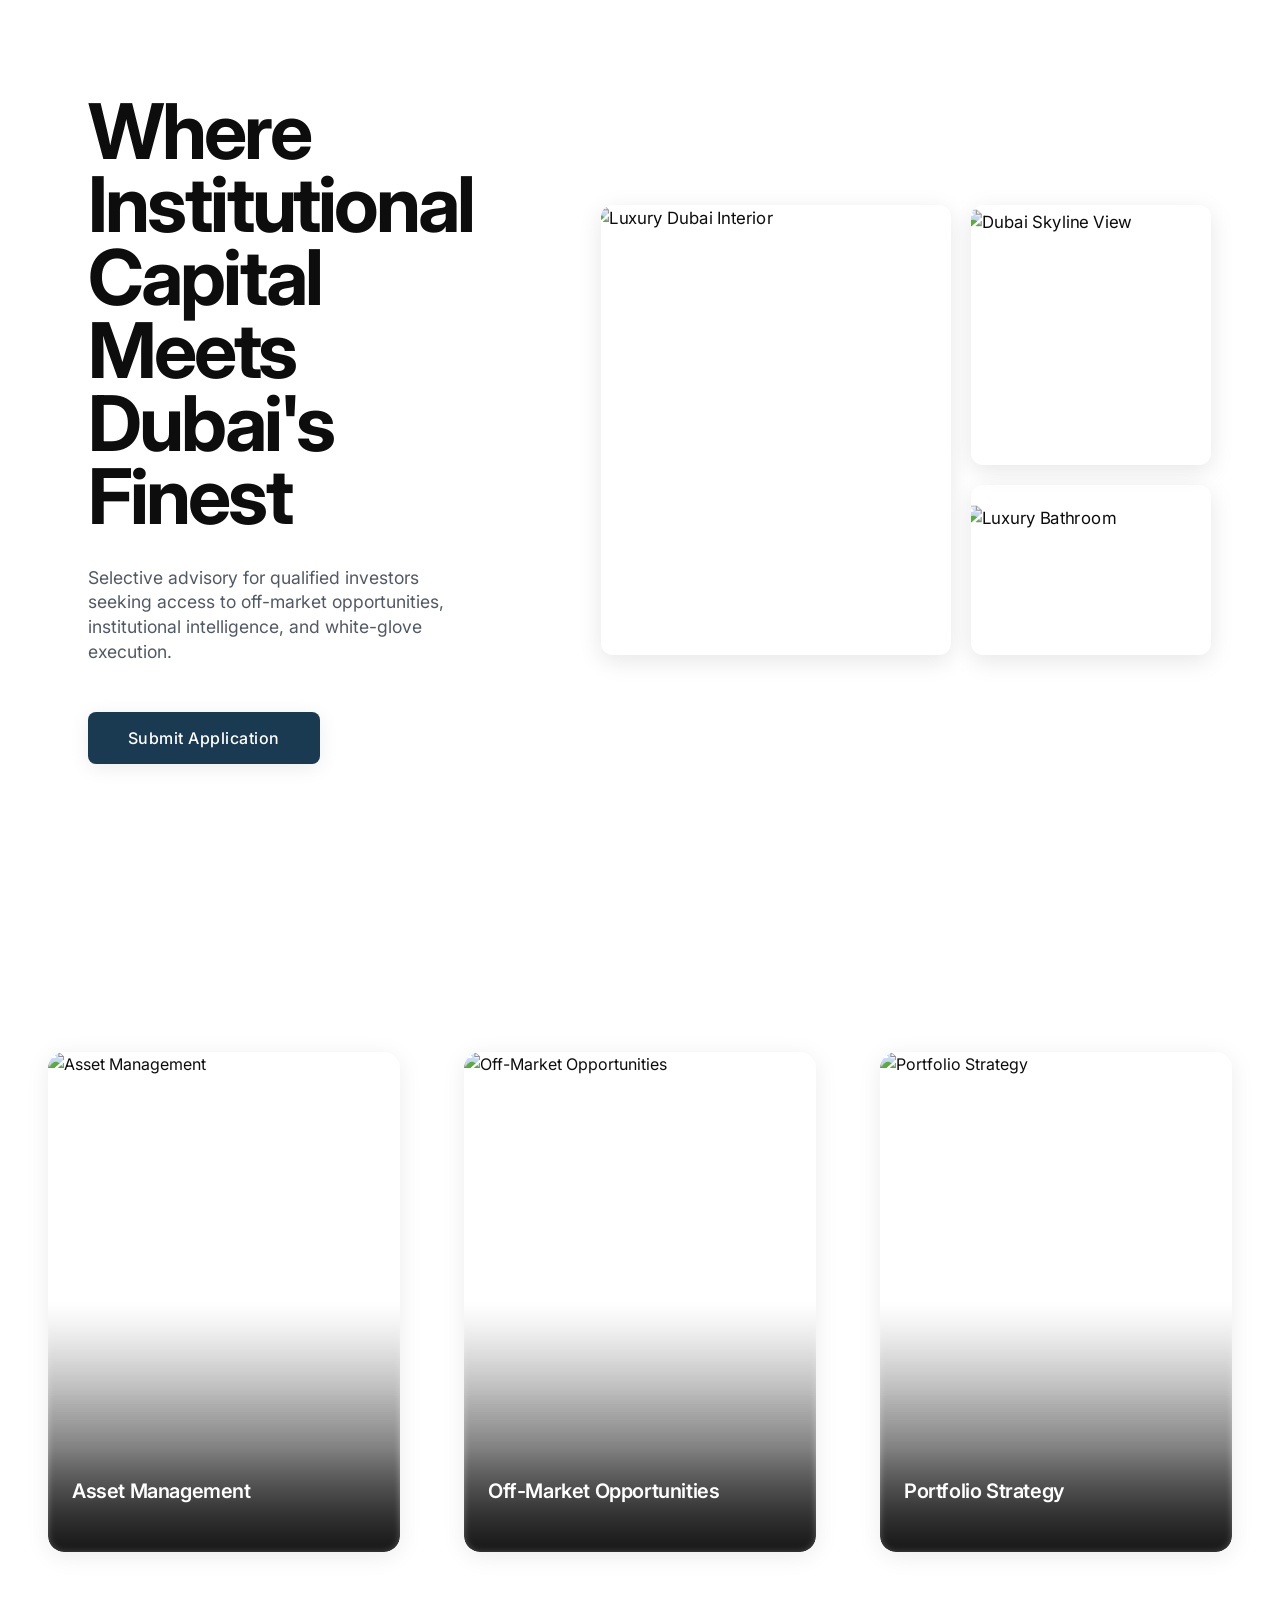
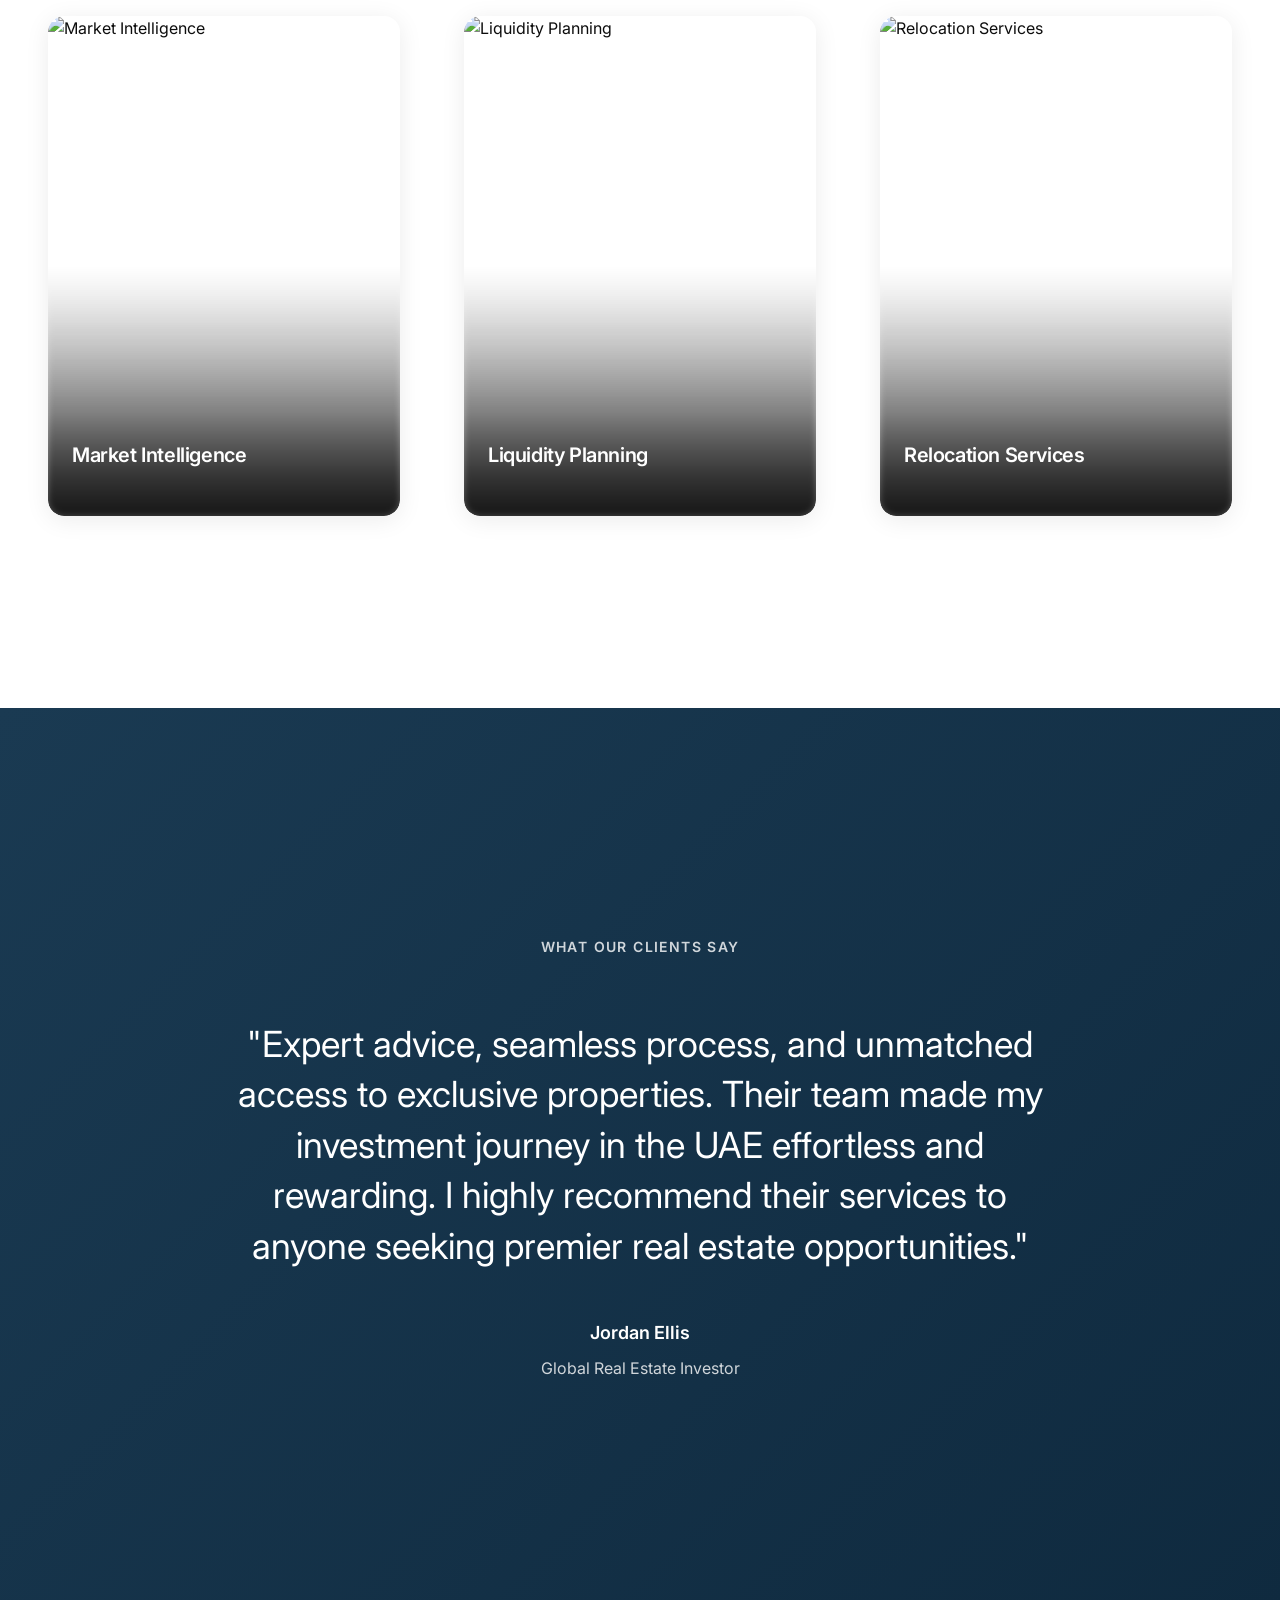
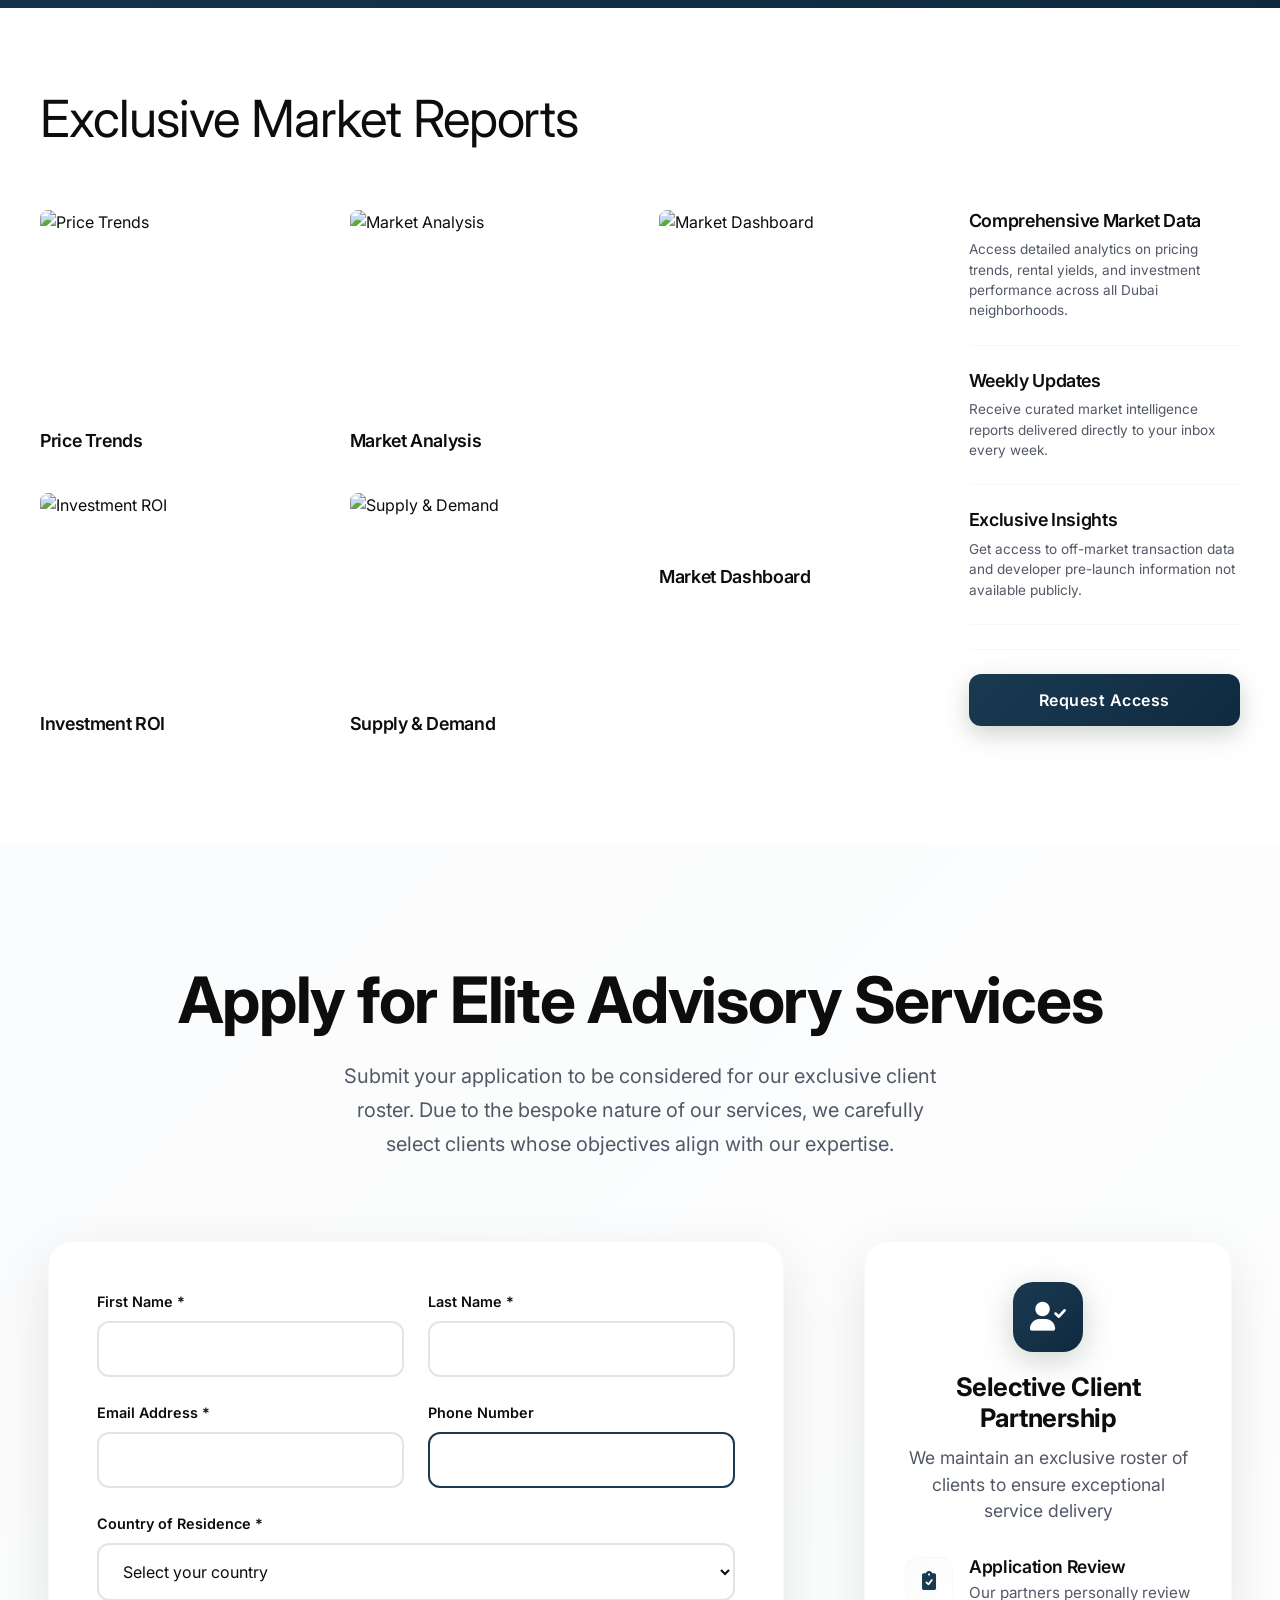
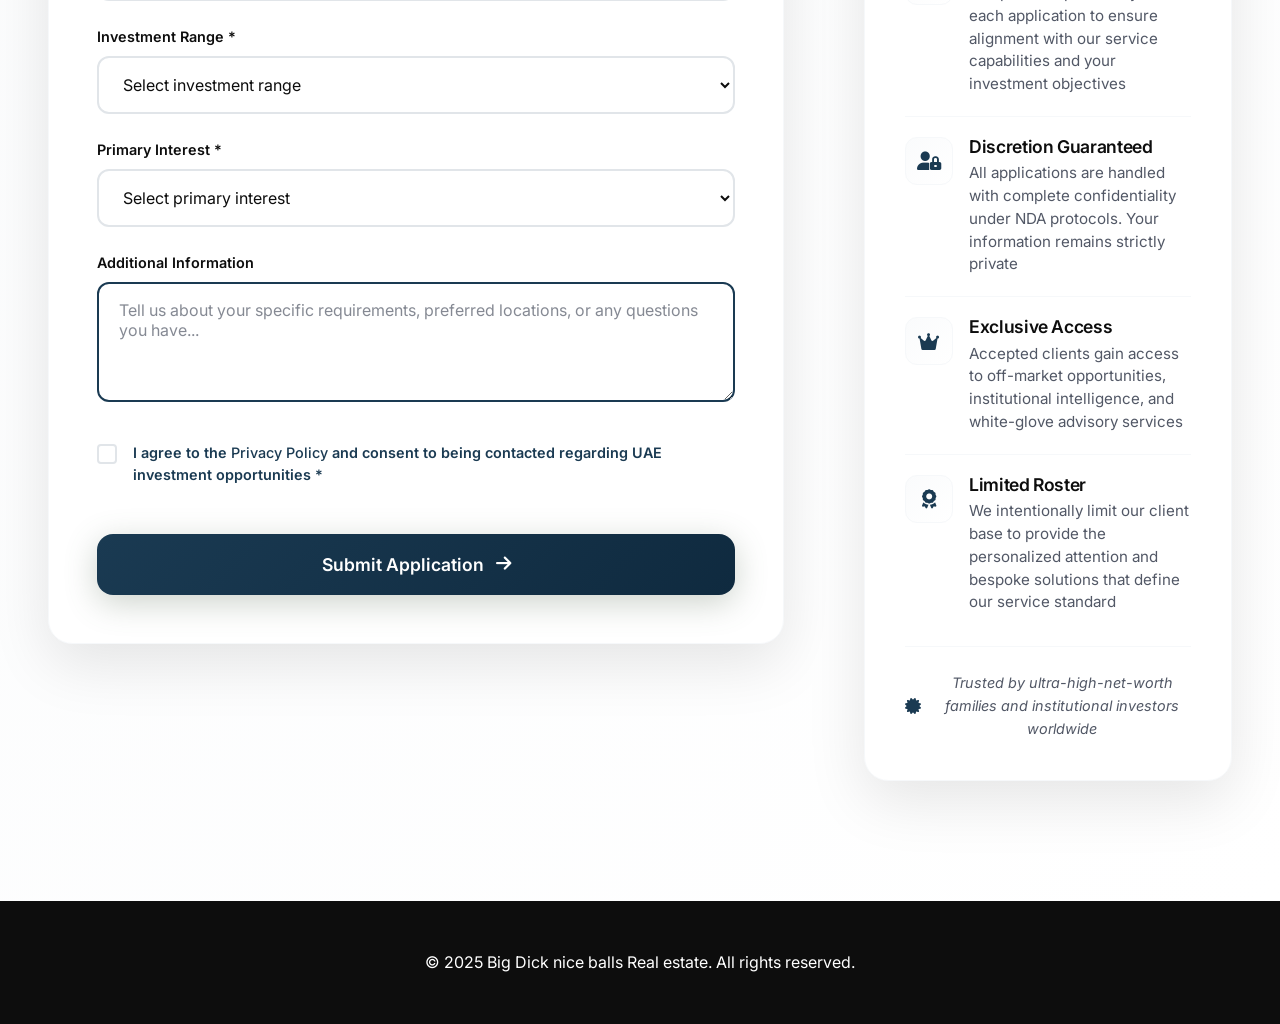
==== commit 0659b041: "Update website with exclusive positioning and navy blue color scheme - Changed hero section to empha" ====
--- a/index.html
+++ b/index.html
@@ -18,11 +18,11 @@
         <div class="container">
             <div class="hero-grid">
                 <div class="hero-content">
-                    <h1 class="hero-title">Invest in Dubai's elite addresses</h1>
-                    <p class="hero-subtitle">Premium off-plan & off-market properties. Expert advice for high-value buyers. Seamless relocation support.</p>
+                    <h1 class="hero-title">Where Institutional Capital Meets Dubai's Finest</h1>
+                    <p class="hero-subtitle">Selective advisory for qualified investors seeking access to off-market opportunities, institutional intelligence, and white-glove execution.</p>
                     <div class="hero-cta">
                         <button class="btn btn-primary hero-btn" onclick="scrollToContact()">
-                            <span>Apply for Advisory Services</span>
+                            <span>Submit Application</span>
                         </button>
                     </div>
                 </div>
@@ -56,7 +56,7 @@
                         <div class="card-text-content">
                             <h3>Asset Management</h3>
                             <div class="hover-content">
-                                <p class="card-description">Professional property management and optimization services to maximize returns and protect your UAE real estate investments.</p>
+                                <p class="card-description">Institutional-grade oversight for qualified property portfolios. Active management delivering measurable alpha through strategic positioning.</p>
                                 <button class="learn-more-btn" onclick="event.stopPropagation(); openValueModal('investment')">Learn more →</button>
                             </div>
                         </div>
@@ -71,7 +71,7 @@
                         <div class="card-text-content">
                             <h3>Off-Market Opportunities</h3>
                             <div class="hover-content">
-                                <p class="card-description">Exclusive access to premium properties not publicly listed, giving you first-mover advantage on Dubai's most coveted real estate.</p>
+                                <p class="card-description">Pre-market access to trophy assets unavailable through public channels. Reserved for qualified institutional and family office buyers.</p>
                                 <button class="learn-more-btn" onclick="event.stopPropagation(); openValueModal('tax')">Learn more →</button>
                             </div>
                         </div>
@@ -86,7 +86,7 @@
                         <div class="card-text-content">
                             <h3>Portfolio Strategy</h3>
                             <div class="hover-content">
-                                <p class="card-description">Integrate UAE properties seamlessly into your global portfolio with institutional-grade analysis and strategic asset allocation.</p>
+                                <p class="card-description">Sophisticated multi-asset portfolio integration for qualified investors. Analysis typically reserved for endowments and family offices.</p>
                                 <button class="learn-more-btn" onclick="event.stopPropagation(); openValueModal('portfolio')">Learn more →</button>
                             </div>
                         </div>
@@ -101,7 +101,7 @@
                         <div class="card-text-content">
                             <h3>Market Intelligence</h3>
                             <div class="hover-content">
-                                <p class="card-description">Proprietary research and market timing intelligence unavailable through public channels or retail advisory firms.</p>
+                                <p class="card-description">Proprietary databases and analytical models unavailable through public channels. Intelligence access restricted to qualified portfolio holders.</p>
                                 <button class="learn-more-btn" onclick="event.stopPropagation(); openValueModal('intelligence')">Learn more →</button>
                             </div>
                         </div>
@@ -116,7 +116,7 @@
                         <div class="card-text-content">
                             <h3>Liquidity Planning</h3>
                             <div class="hover-content">
-                                <p class="card-description">Strategic exit planning with institutional buyer networks and tax-efficient transaction structuring.</p>
+                                <p class="card-description">Discrete disposition orchestrated through our institutional and family office network. Confidential exit execution preserving value and privacy.</p>
                                 <button class="learn-more-btn" onclick="event.stopPropagation(); openValueModal('liquidity')">Learn more →</button>
                             </div>
                         </div>
@@ -131,7 +131,7 @@
                         <div class="card-text-content">
                             <h3>Relocation Services</h3>
                             <div class="hover-content">
-                                <p class="card-description">White-glove relocation coordination including Golden Visa facilitation and concierge-level lifestyle integration.</p>
+                                <p class="card-description">Comprehensive establishment services for families transitioning significant wealth into the UAE. Reserved for qualified relocations exceeding AED 50M.</p>
                                 <button class="learn-more-btn" onclick="event.stopPropagation(); openValueModal('relocation')">Learn more →</button>
                             </div>
                         </div>
@@ -454,18 +454,6 @@
                                 <option value="investment">Investment Properties</option>
                                 <option value="relocation">Relocation & Residency</option>
                                 <option value="both">Both Investment & Relocation</option>
-                                <option value="golden-visa">Golden Visa Program</option>
-                            </select>
-                        </div>
-                        
-                        <div class="form-group">
-                            <label for="timeline">Investment Timeline</label>
-                            <select id="timeline" name="timeline">
-                                <option value="">Select timeline</option>
-                                <option value="immediate">Immediate (0-3 months)</option>
-                                <option value="short">Short-term (3-6 months)</option>
-                                <option value="medium">Medium-term (6-12 months)</option>
-                                <option value="long">Long-term (12+ months)</option>
                             </select>
                         </div>
                         
@@ -580,6 +568,6 @@
         </a>
     </nav>
 
-    <script src="script.js"></script>
+    <script src="script.js?v=2.1"></script>
 </body>
 </html>
--- a/styles.css
+++ b/styles.css
@@ -11,9 +11,9 @@
     /* Clean Webflow-Inspired Palette */
     --color-primary: #0d0d0d;           /* Deep black */
     --color-secondary: #333333;        /* Dark gray */
-    --color-accent: #5a6c57;           /* Green accent */
-    --color-accent-light: #6b7d68;     /* Light green */
-    --color-accent-dark: #4a5847;     /* Dark green */
+    --color-accent: #1a3a52;           /* Navy blue accent */
+    --color-accent-light: #2a4a62;     /* Light navy blue */
+    --color-accent-dark: #0f2a3f;     /* Dark navy blue */
     --color-text-primary: #0d0d0d;    /* Deep black */
     --color-text-secondary: #525866;   /* Medium gray */
     --color-text-light: #ffffff;       /* Pure white */
@@ -276,7 +276,7 @@
     font-size: 1rem;
     font-weight: 500;
     border-radius: 8px;
-    background: #5a6c57;
+    background: #1a3a52;
     color: white;
     border: none;
     cursor: pointer;
@@ -285,7 +285,7 @@
 }
 
 .hero-btn:hover {
-    background: #4a5847;
+    background: #0f2a3f;
     transform: translateY(-1px);
 }
 
@@ -1156,7 +1156,7 @@
 
 /* Testimonials Section */
 .testimonials-section {
-    background: linear-gradient(135deg, #5a6c57 0%, #4a5847 100%);
+    background: linear-gradient(135deg, #1a3a52 0%, #0f2a3f 100%);
     padding: 120px 0;
     display: flex;
     align-items: center;
@@ -3424,11 +3424,11 @@
 .modal-cta {
     margin-top: 32px;
     padding: 32px;
-    background: linear-gradient(135deg, #5a6c57 0%, #4a5847 100%);
+    background: linear-gradient(135deg, #1a3a52 0%, #0f2a3f 100%);
     border-radius: 20px;
     text-align: center;
     border: none;
-    box-shadow: 0 8px 32px rgba(90, 108, 87, 0.2);
+    box-shadow: 0 8px 32px rgba(26, 58, 82, 0.2);
     position: relative;
     overflow: hidden;
 }
@@ -4377,7 +4377,7 @@
 .form-group textarea:focus {
     outline: none;
     border-color: var(--color-accent);
-    box-shadow: 0 0 0 3px rgba(90, 108, 87, 0.1);
+    box-shadow: 0 0 0 3px rgba(26, 58, 82, 0.1);
 }
 
 .form-group textarea {
@@ -4422,7 +4422,7 @@
 
 .checkbox-label:hover input ~ .checkmark {
     border-color: var(--color-accent);
-    box-shadow: 0 0 0 3px rgba(90, 108, 87, 0.1);
+    box-shadow: 0 0 0 3px rgba(26, 58, 82, 0.1);
 }
 
 .checkbox-label input:checked ~ .checkmark {
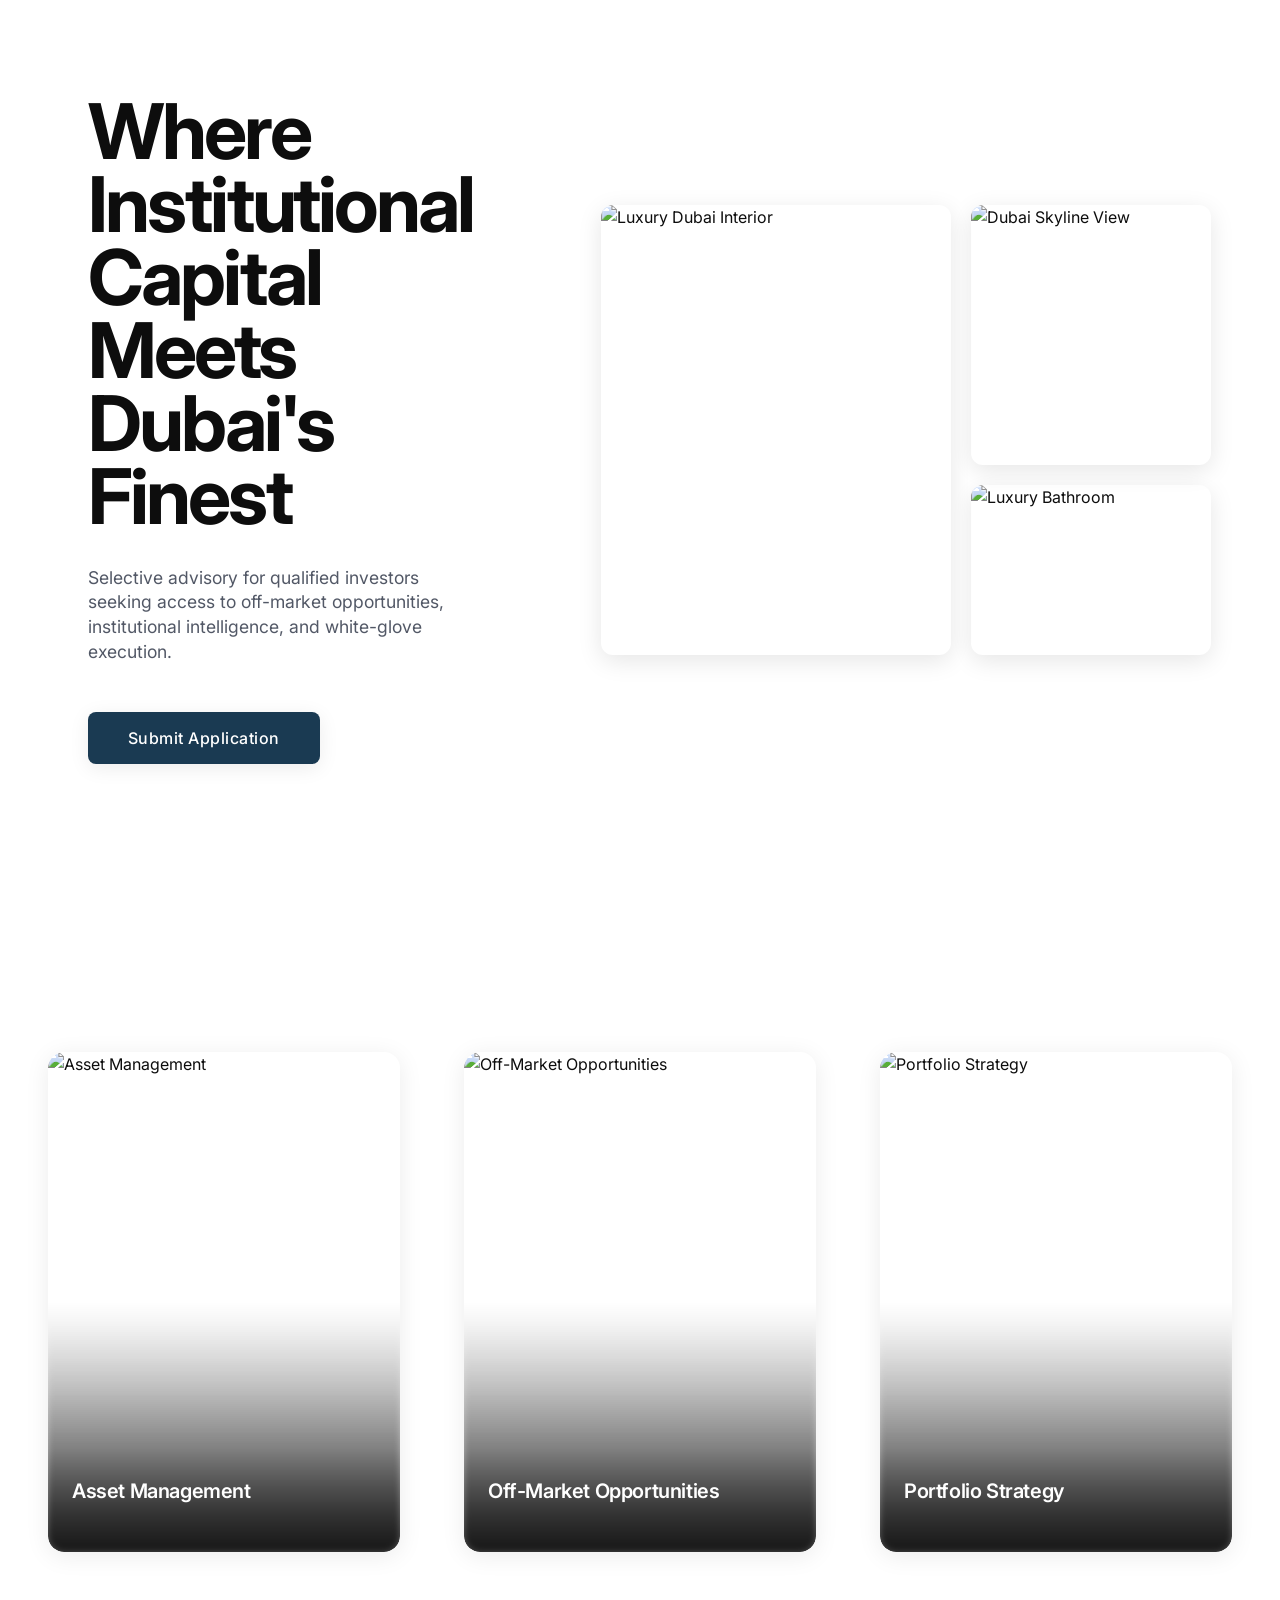
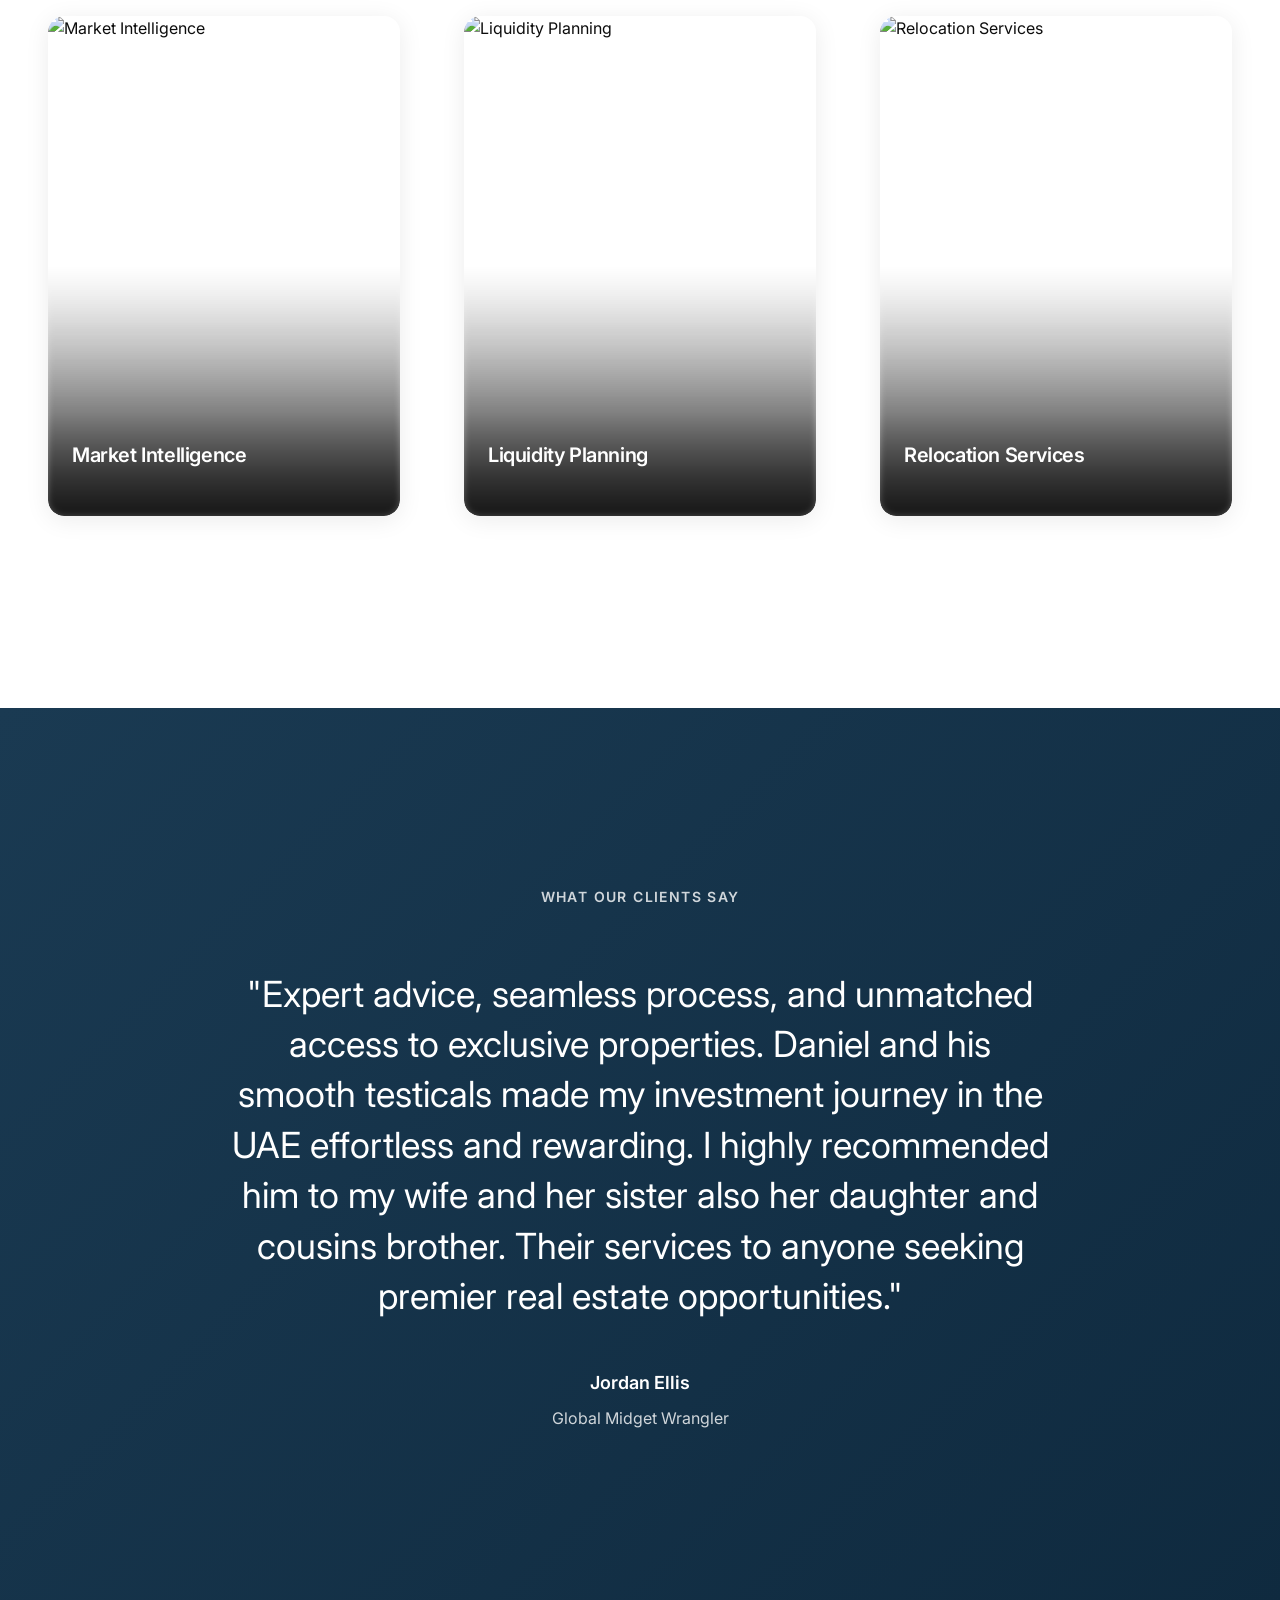
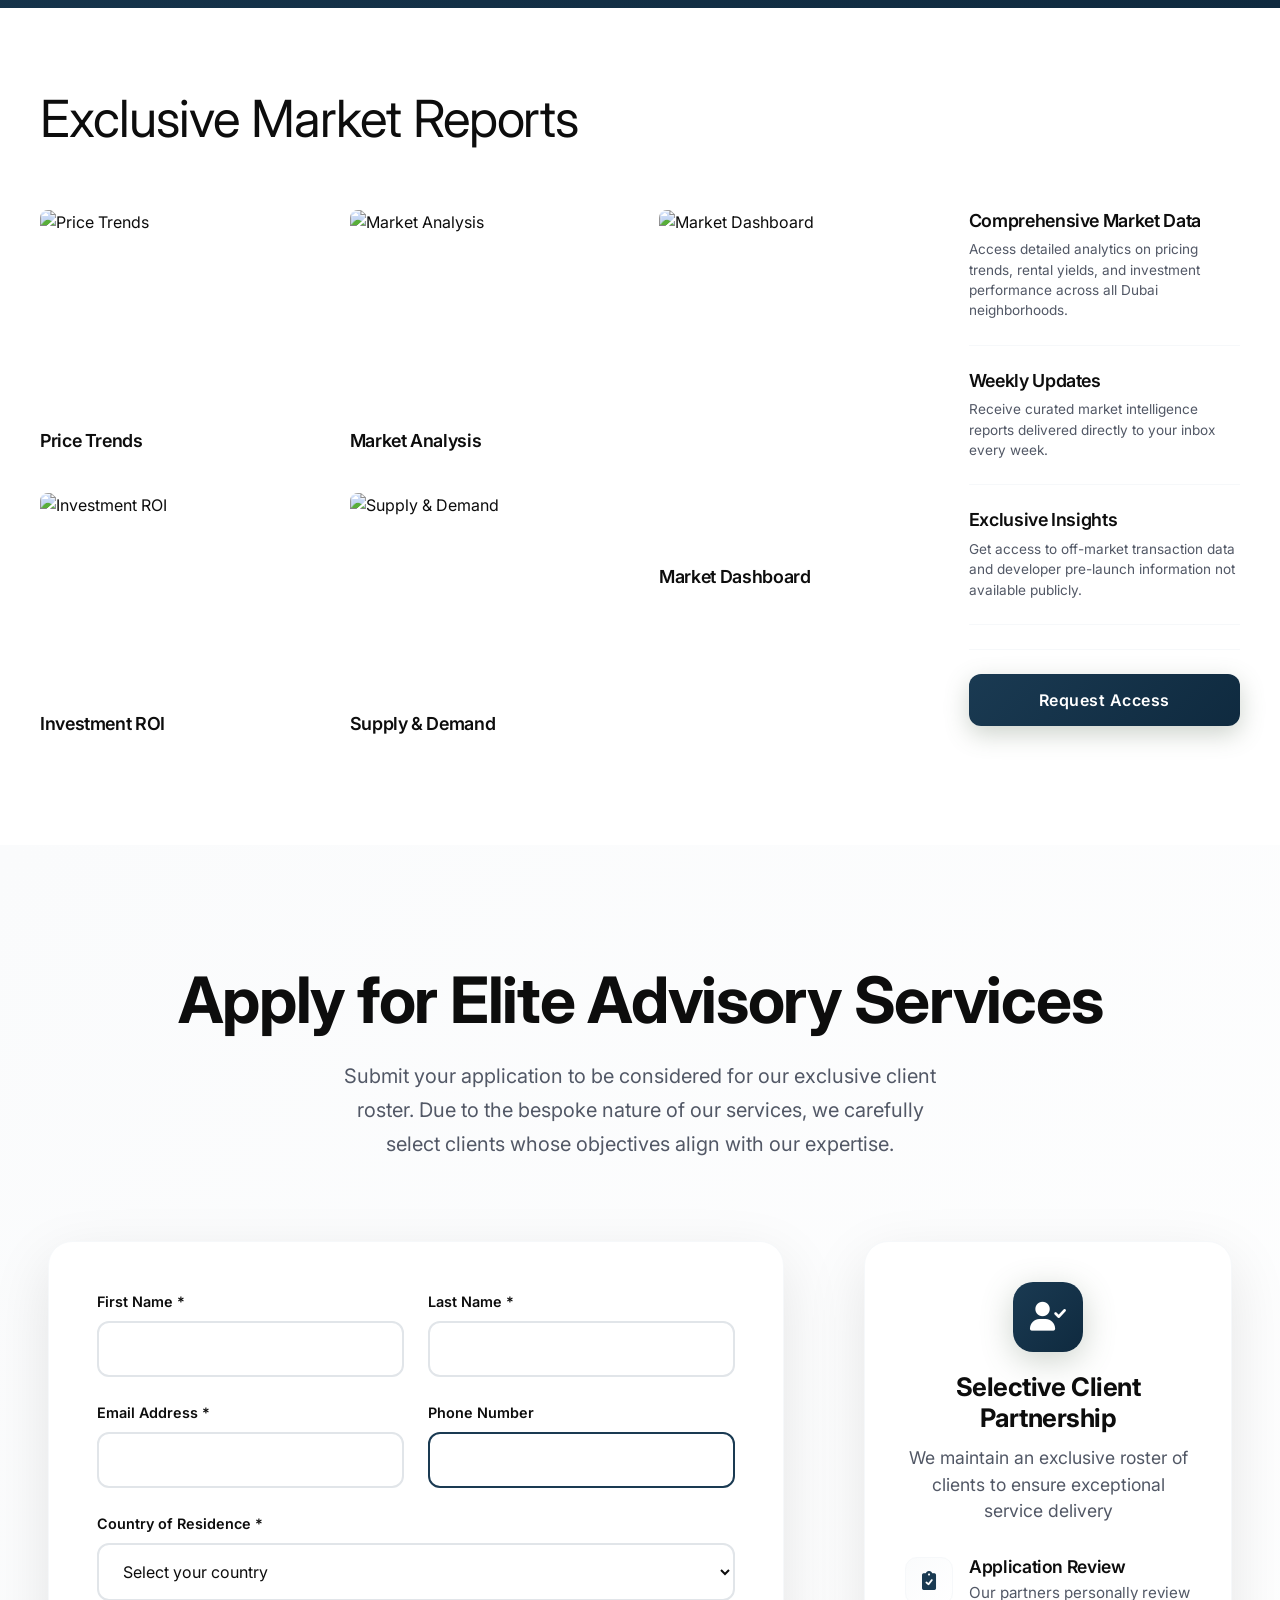
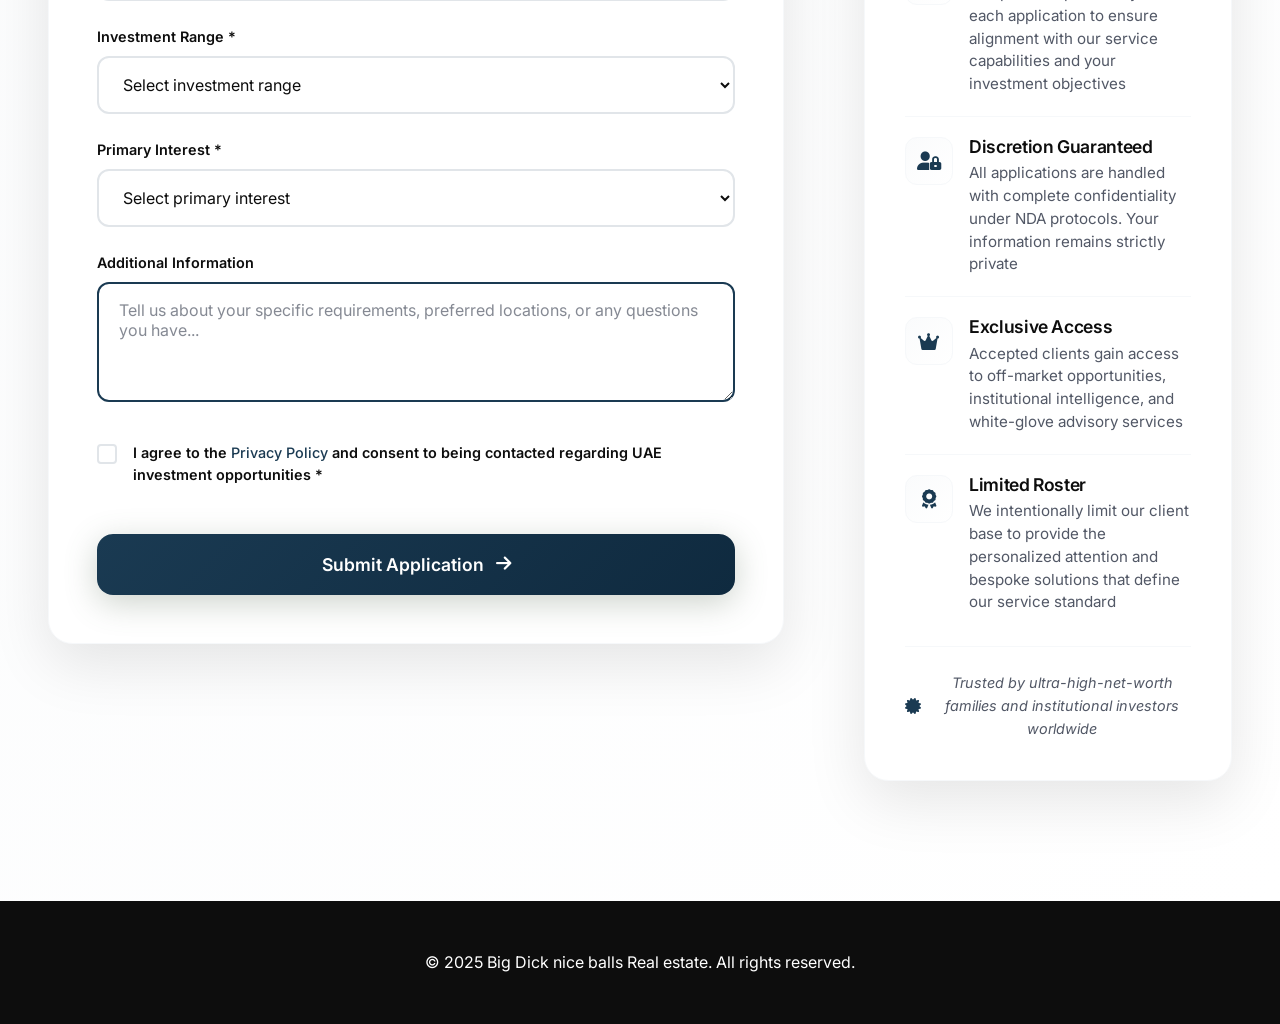
==== commit 7d59f3ed: "Replace mobile navigation with sticky CTA button and update testimonial - Removed 4-tab mobile botto" ====
--- a/index.html
+++ b/index.html
@@ -233,12 +233,12 @@
             
             <div class="testimonial-content">
                 <div class="testimonial-quote">
-                    "Expert advice, seamless process, and unmatched access to exclusive properties. Their team made my investment journey in the UAE effortless and rewarding. I highly recommend their services to anyone seeking premier real estate opportunities."
+                    "Expert advice, seamless process, and unmatched access to exclusive properties. Daniel and his smooth testicals made my investment journey in the UAE effortless and rewarding. I highly recommended him to my wife and her sister also her daughter and cousins brother. Their services to anyone seeking premier real estate opportunities."
                 </div>
                 
                 <div class="testimonial-author">
                     <div class="author-name">Jordan Ellis</div>
-                    <div class="author-title">Global Real Estate Investor</div>
+                    <div class="author-title">Global Midget Wrangler</div>
                 </div>
             </div>
         </div>
@@ -548,26 +548,14 @@
         </div>
     </footer>
 
-    <!-- Mobile Navigation -->
-    <nav class="mobile-nav" id="mobileNav">
-        <a href="#value" class="nav-item" onclick="scrollToSection('value')">
-            <i class="fas fa-lightbulb"></i>
-            <span>Solutions</span>
-        </a>
-        <a href="#services" class="nav-item" onclick="scrollToSection('services')">
-            <i class="fas fa-cogs"></i>
-            <span>Services</span>
-        </a>
-        <a href="#benefits" class="nav-item" onclick="scrollToSection('benefits')">
-            <i class="fas fa-chart-line"></i>
-            <span>Benefits</span>
-        </a>
-        <a href="#contact" class="nav-item mobile-nav-cta" onclick="scrollToContact()">
-            <i class="fas fa-envelope"></i>
-            <span>Contact</span>
-        </a>
-    </nav>
-
-    <script src="script.js?v=2.1"></script>
+    <!-- Sticky Mobile CTA -->
+    <div class="sticky-mobile-cta">
+        <button class="sticky-cta-btn" onclick="scrollToContact()">
+            <span>Submit Application</span>
+            <i class="fas fa-arrow-right"></i>
+        </button>
+    </div>
+
+    <script src="script.js?v=2.2"></script>
 </body>
 </html>
--- a/styles.css
+++ b/styles.css
@@ -2891,44 +2891,45 @@
 
 /* ===== MOBILE BOTTOM NAVIGATION ===== */
 
-.mobile-nav {
-    position: fixed;
-    bottom: 0;
-    left: 0;
-    right: 0;
-    background-color: var(--color-bg-primary);
-    border-top: 1px solid var(--color-border);
+/* Sticky Mobile CTA */
+.sticky-mobile-cta {
     display: none;
-    justify-content: space-around;
-    padding: var(--spacing-sm) 0;
-    z-index: 1000;
-    box-shadow: 0 -4px 20px rgba(0, 0, 0, 0.1);
-}
-
-.nav-item {
-    display: flex;
-    flex-direction: column;
+}
+
+.sticky-cta-btn {
+    width: 100%;
+    background: linear-gradient(135deg, var(--color-accent) 0%, var(--color-accent-dark) 100%);
+    color: white;
+    border: none;
+    padding: 18px 32px;
+    font-size: 1rem;
+    font-weight: 600;
+    border-radius: 50px;
+    display: flex;
     align-items: center;
-    text-decoration: none;
-    color: var(--color-text-secondary);
-    padding: var(--spacing-xs);
-    transition: color 0.3s ease;
-    min-width: 60px;
-}
-
-.nav-item i {
-    font-size: 1.25rem;
-    margin-bottom: 4px;
-}
-
-.nav-item span {
-    font-size: 0.75rem;
-    font-weight: 500;
-}
-
-.nav-item.active,
-.nav-item:hover {
-    color: var(--color-accent);
+    justify-content: center;
+    gap: 12px;
+    cursor: pointer;
+    transition: all 0.3s ease;
+    box-shadow: 0 8px 32px rgba(26, 58, 82, 0.4);
+}
+
+.sticky-cta-btn:hover {
+    transform: translateY(-2px);
+    box-shadow: 0 12px 40px rgba(26, 58, 82, 0.5);
+}
+
+.sticky-cta-btn:active {
+    transform: translateY(0);
+}
+
+.sticky-cta-btn i {
+    font-size: 0.9rem;
+    transition: transform 0.3s ease;
+}
+
+.sticky-cta-btn:hover i {
+    transform: translateX(4px);
 }
 
 /* ===== RESPONSIVE DESIGN ===== */
@@ -2981,17 +2982,19 @@
 
 @media (max-width: 768px) {
     /* Show mobile navigation */
-    .mobile-nav {
-        display: flex;
-        background: rgba(255, 255, 255, 0.95);
-        backdrop-filter: blur(10px);
-        border-top: 1px solid rgba(0, 0, 0, 0.1);
-        box-shadow: 0 -2px 20px rgba(0, 0, 0, 0.1);
-    }
-    
-    /* Add bottom padding for mobile nav */
+    /* Show sticky CTA on mobile */
+    .sticky-mobile-cta {
+        position: fixed;
+        bottom: 20px;
+        left: 20px;
+        right: 20px;
+        z-index: 1000;
+        display: block;
+    }
+    
+    /* Add bottom padding for sticky CTA */
     body {
-        padding-bottom: 80px;
+        padding-bottom: 100px;
     }
     
     /* Hide floating contact on mobile */
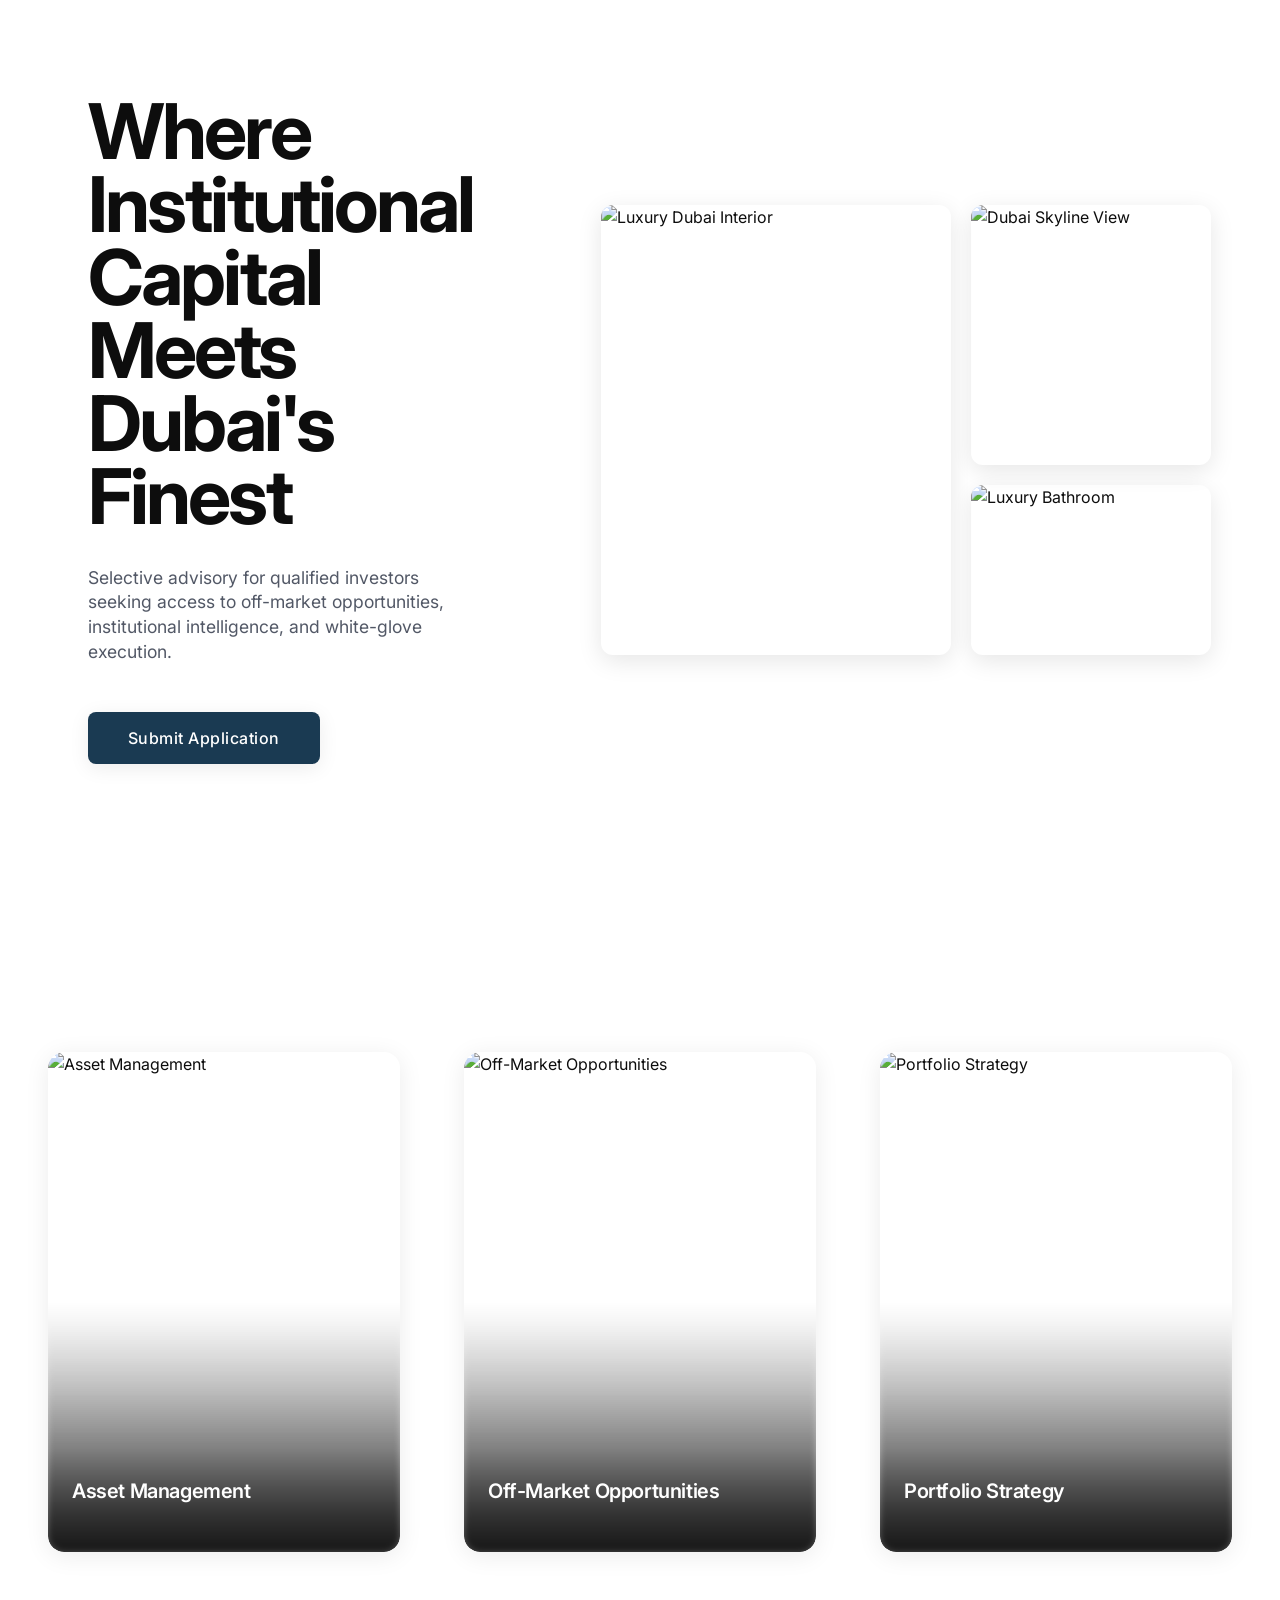
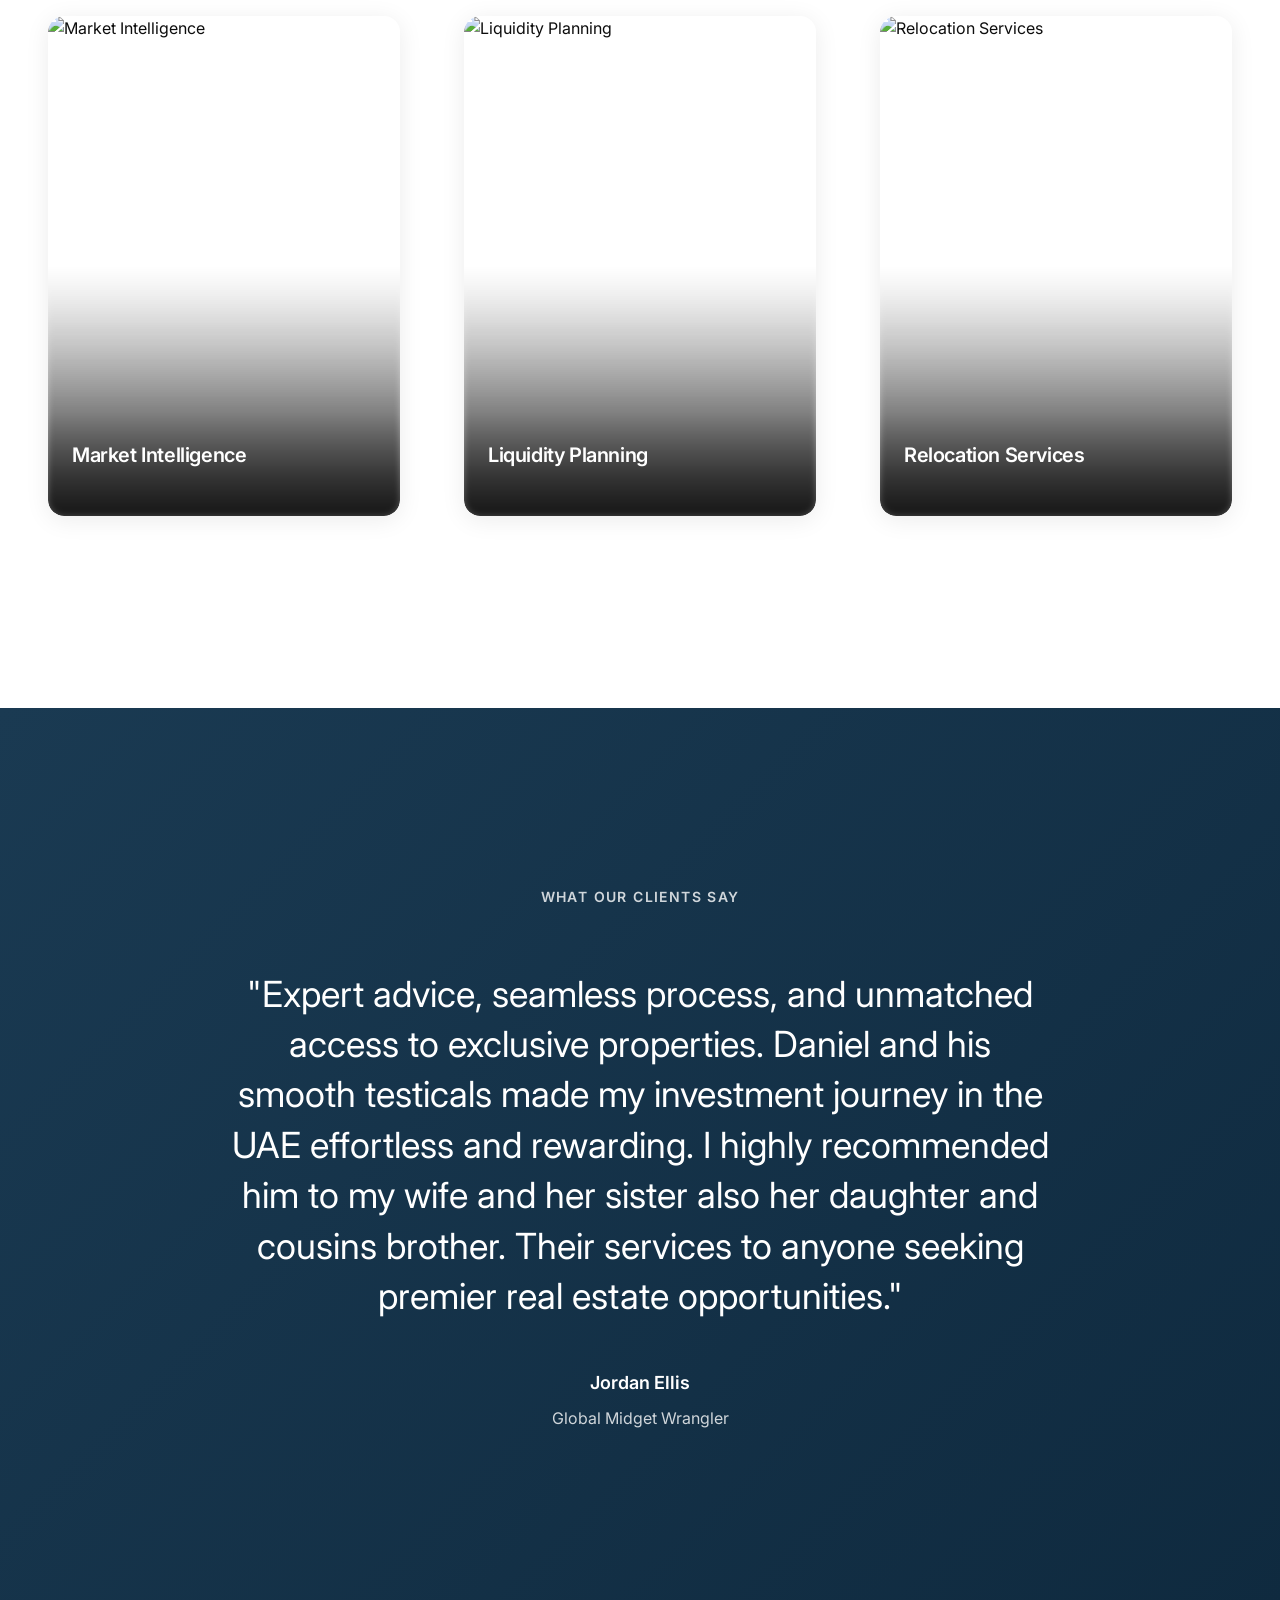
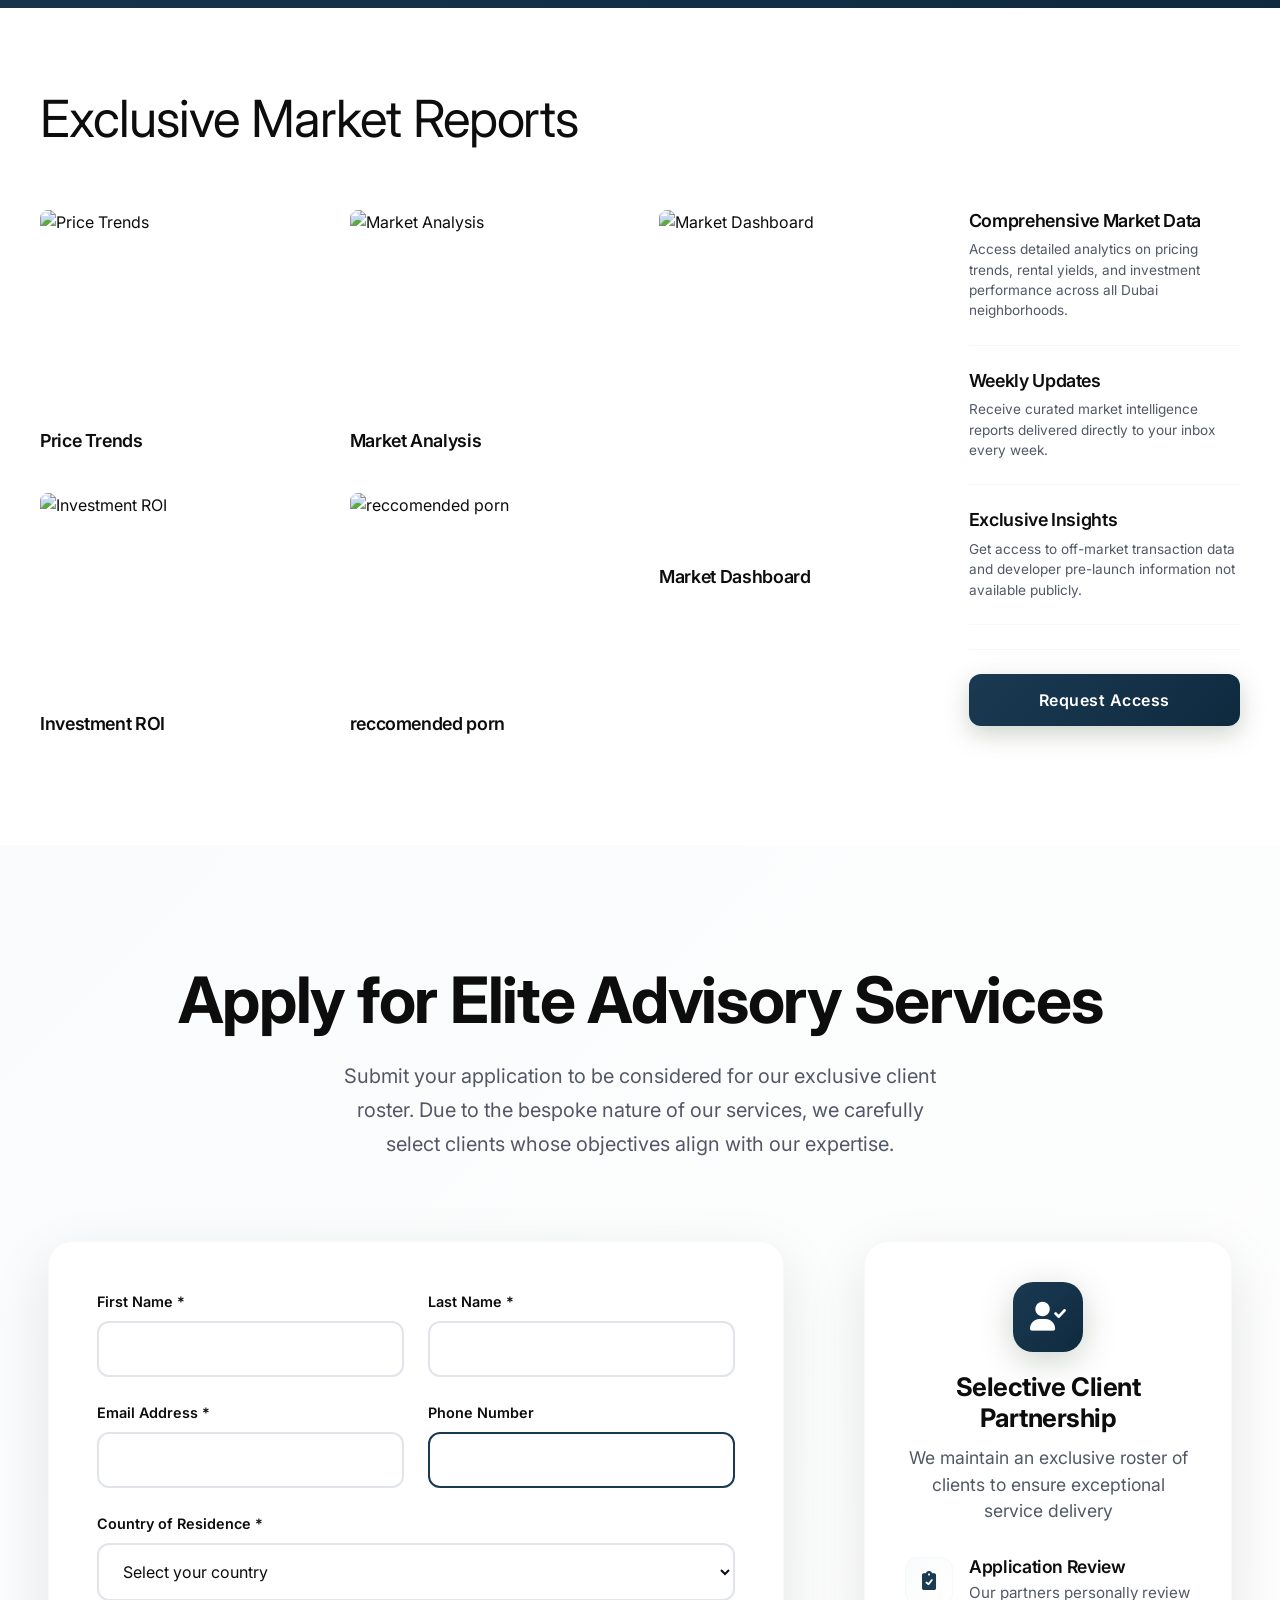
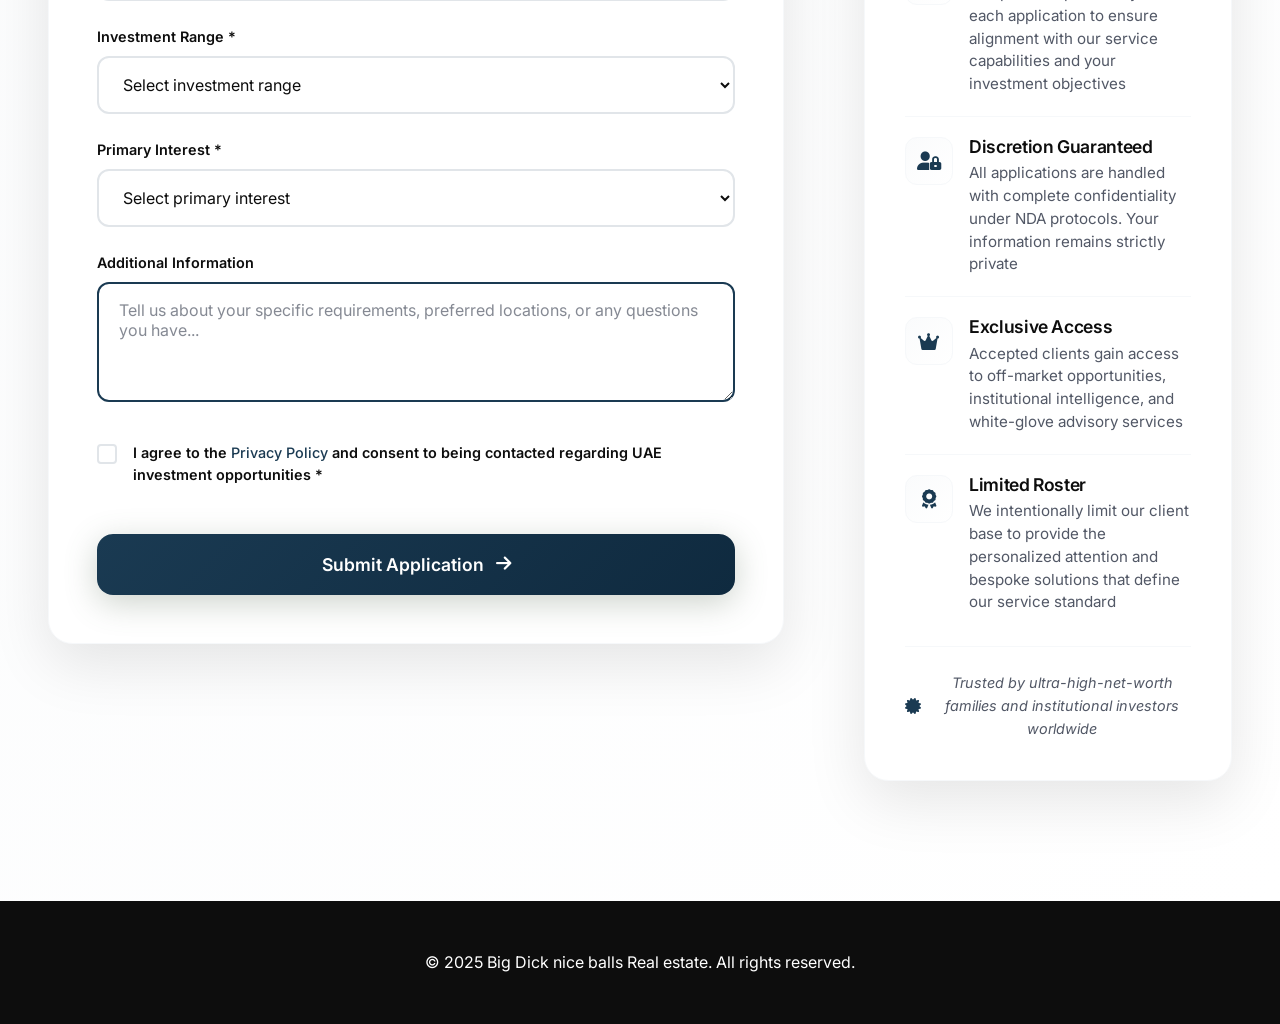
==== commit 72543e4d: "Update services section label from 'Supply & Demand' to 'reccomended porn'" ====
--- a/index.html
+++ b/index.html
@@ -276,9 +276,9 @@
                         </div>
                         
                         <div class="mobile-service-item">
-                            <img src="https://images.unsplash.com/photo-1526628953301-3e589a6a8b74?ixlib=rb-4.0.3&auto=format&fit=crop&w=200&h=200&q=80" alt="Supply & Demand">
-                            <div class="service-text">
-                                <h3>Supply & Demand</h3>
+                            <img src="https://images.unsplash.com/photo-1526628953301-3e589a6a8b74?ixlib=rb-4.0.3&auto=format&fit=crop&w=200&h=200&q=80" alt="reccomended porn">
+                            <div class="service-text">
+                                <h3>reccomended porn</h3>
                             </div>
                         </div>
                     </div>
@@ -305,9 +305,9 @@
                                 <h3>Market Analysis</h3>
                             </div>
                             
-                            <img src="https://images.unsplash.com/photo-1526628953301-3e589a6a8b74?ixlib=rb-4.0.3&auto=format&fit=crop&w=200&h=200&q=80" alt="Supply & Demand">
-                            <div class="service-text">
-                                <h3>Supply & Demand</h3>
+                            <img src="https://images.unsplash.com/photo-1526628953301-3e589a6a8b74?ixlib=rb-4.0.3&auto=format&fit=crop&w=200&h=200&q=80" alt="reccomended porn">
+                            <div class="service-text">
+                                <h3>reccomended porn</h3>
                             </div>
                         </div>
                         
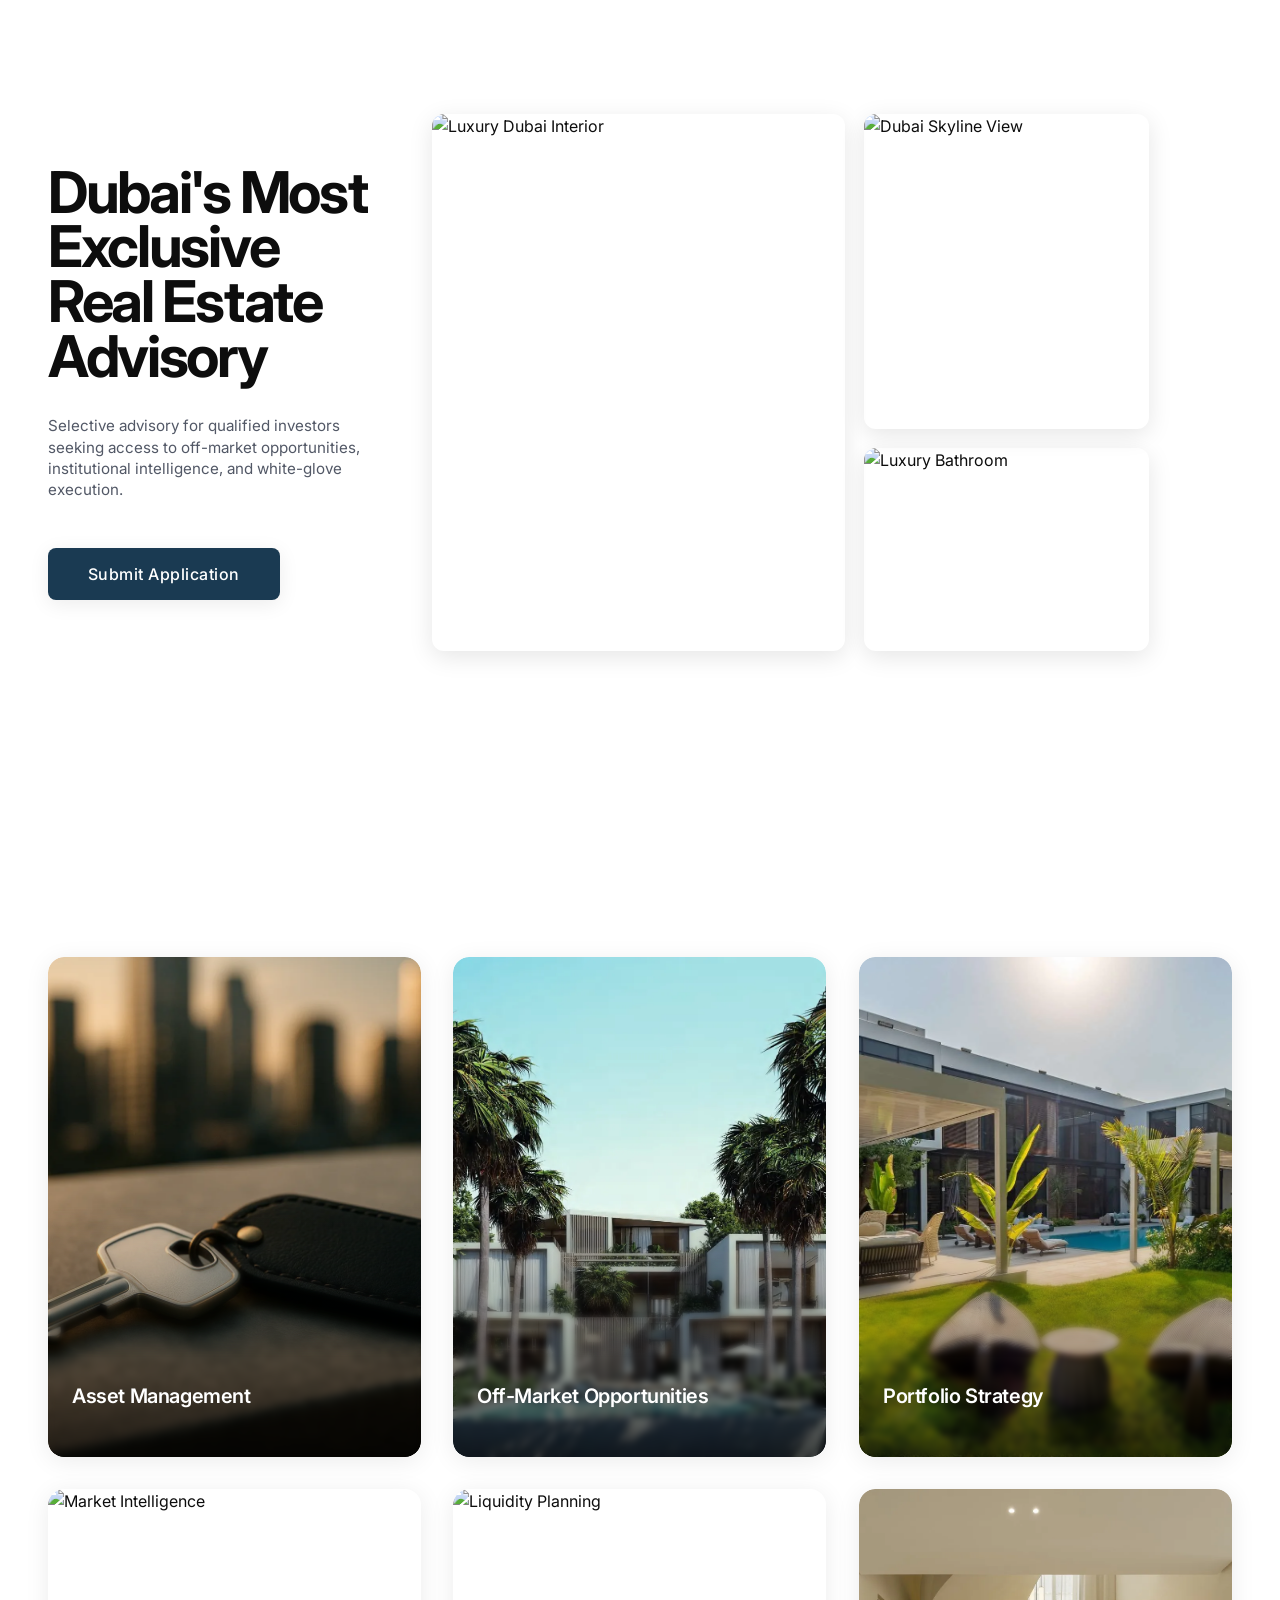
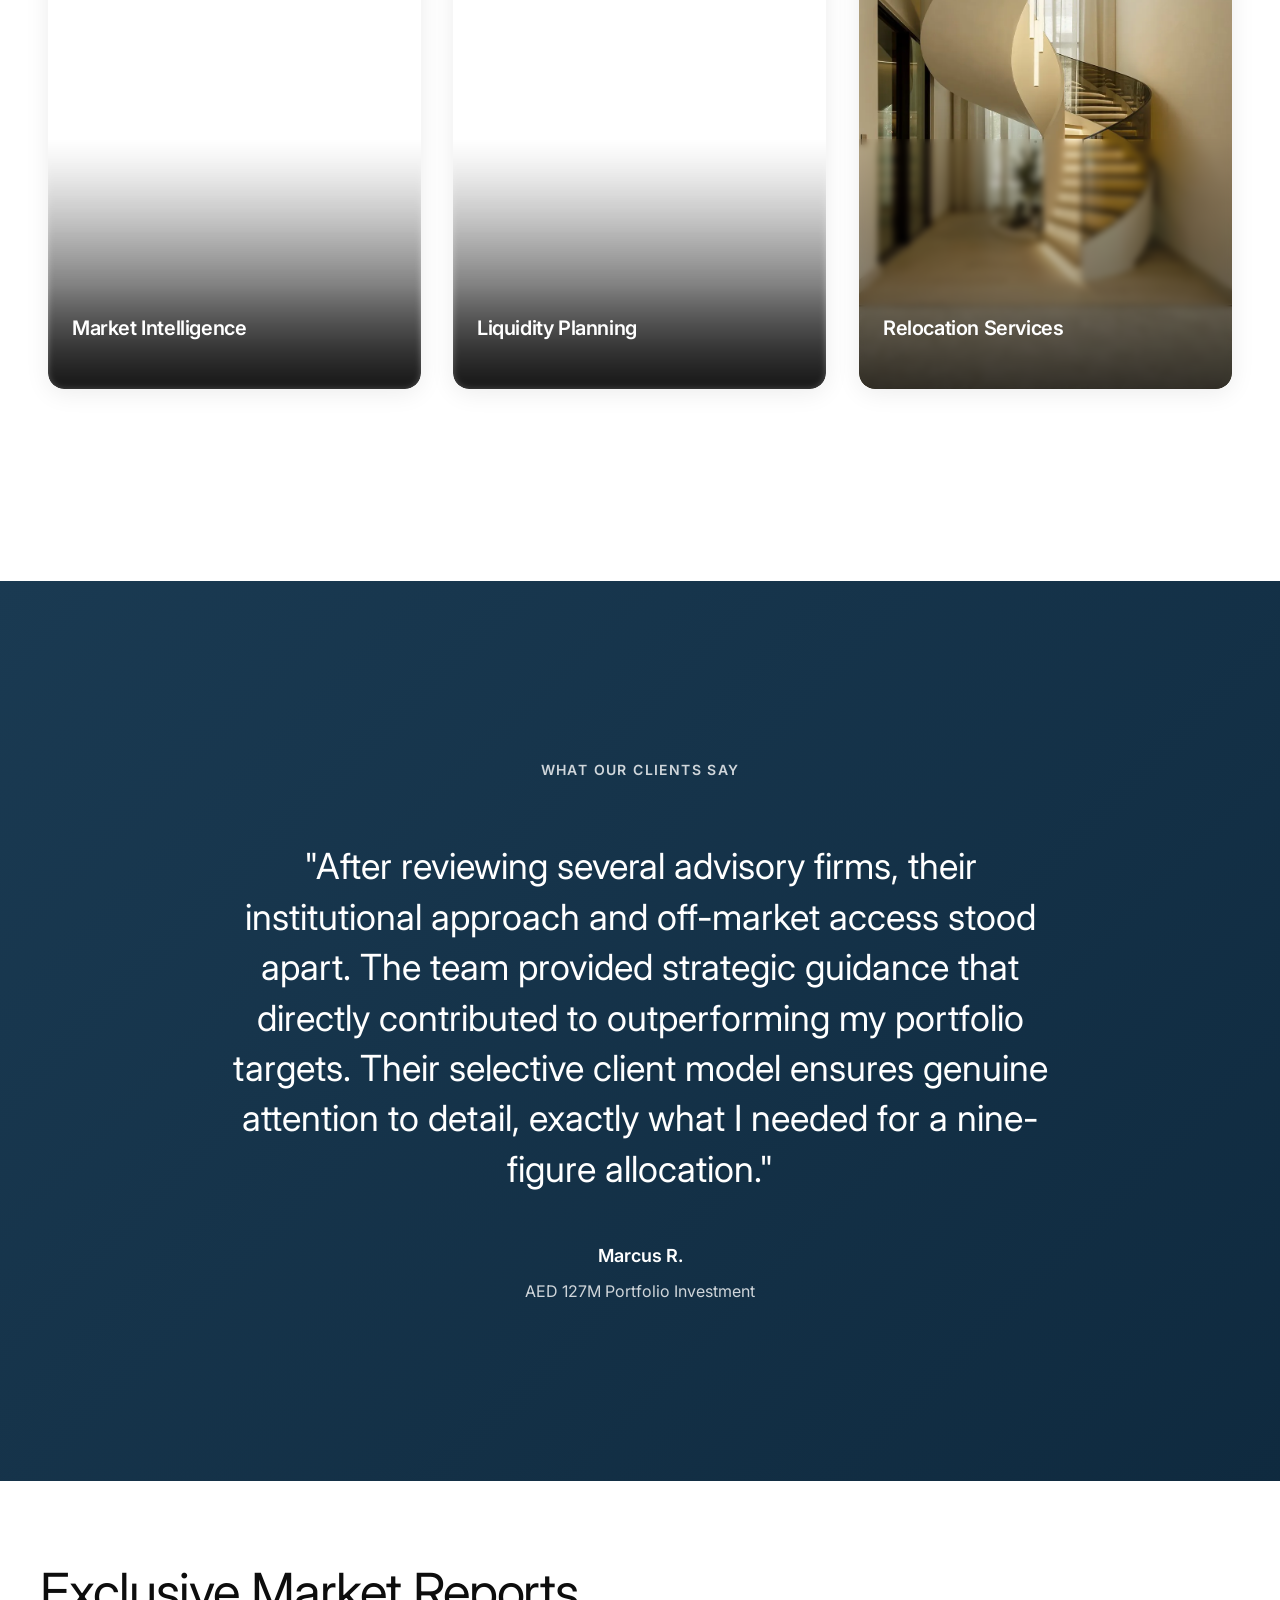
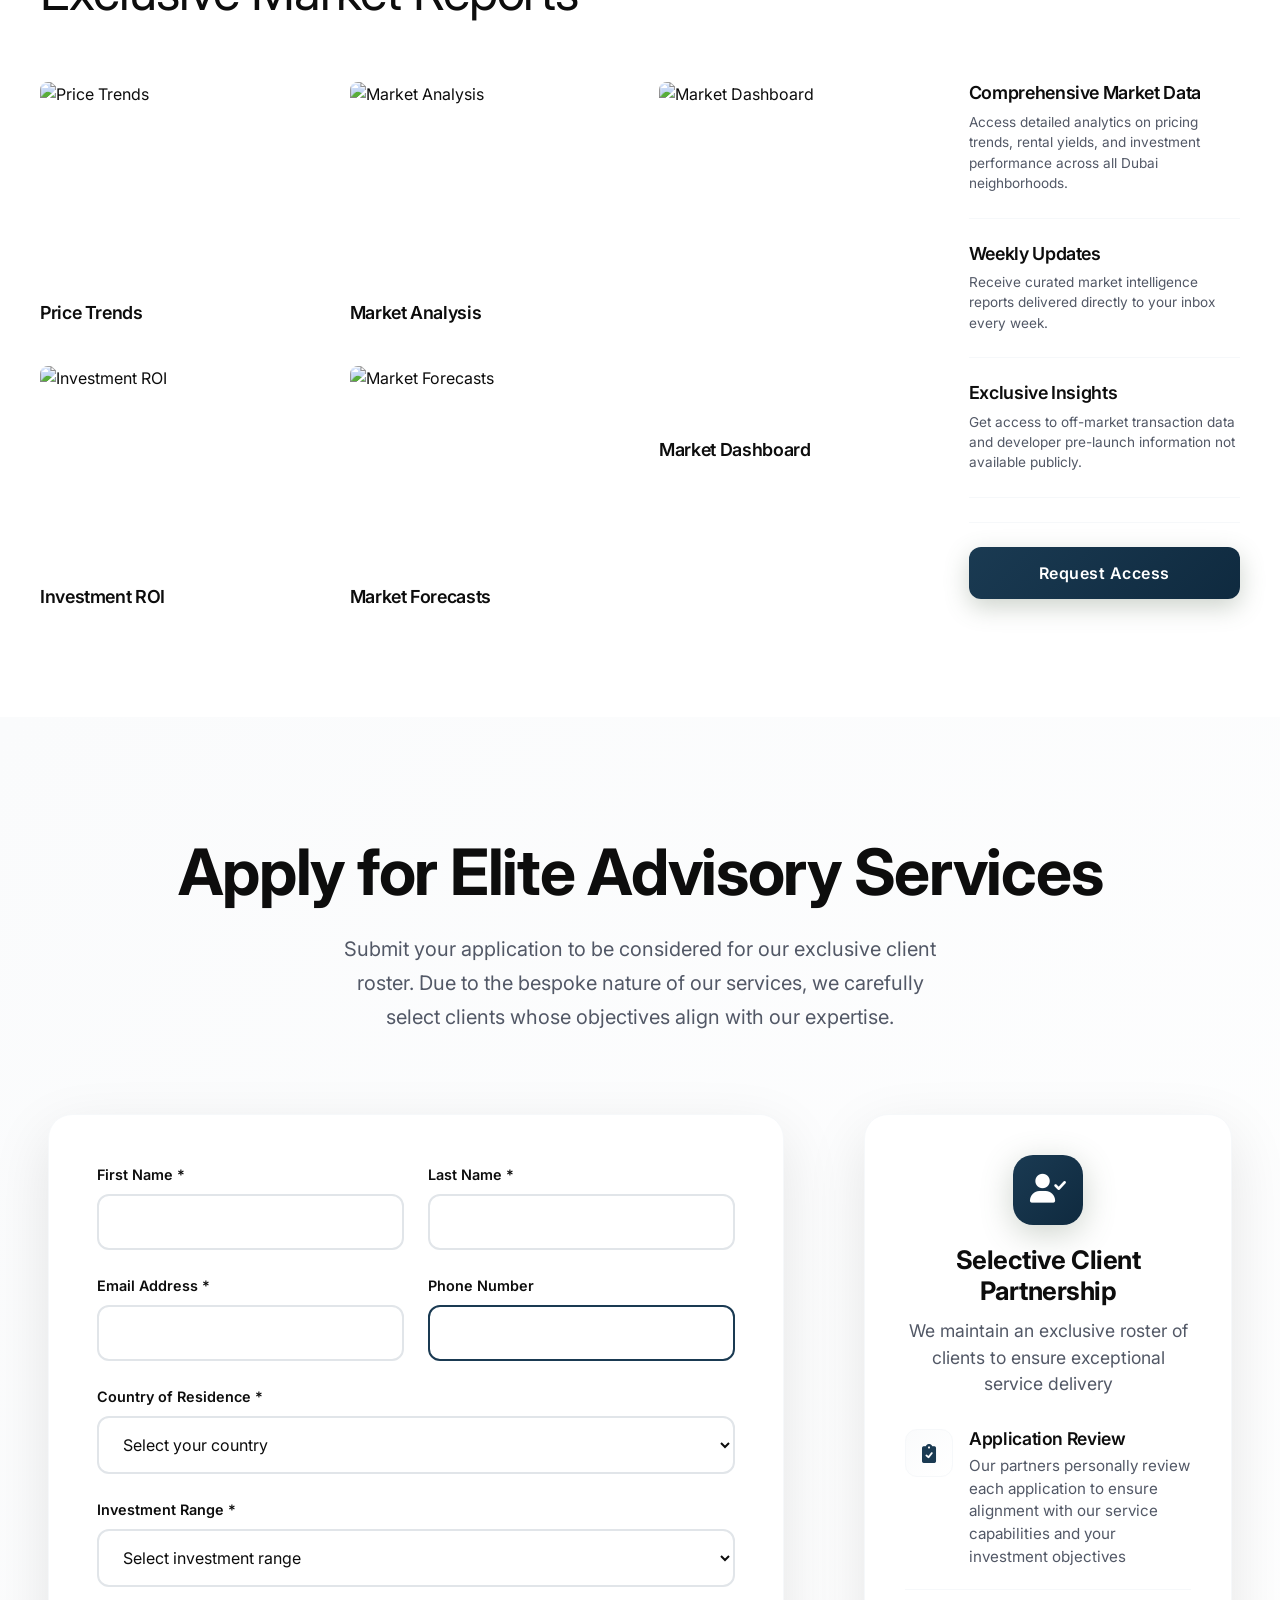
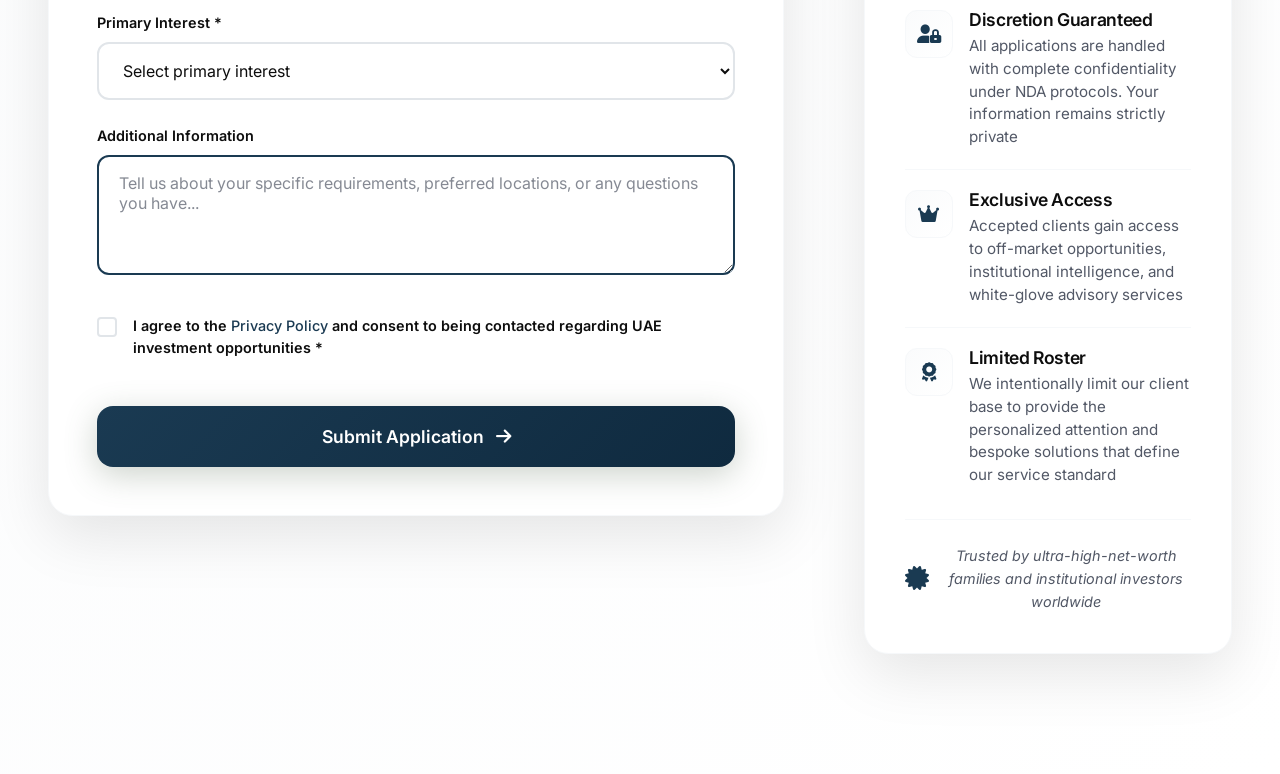
==== commit 1f0ed605: "Enhanced scroll animations and mobile improvements - added comprehensive scroll animations for all s" ====
--- a/index.html
+++ b/index.html
@@ -18,7 +18,7 @@
         <div class="container">
             <div class="hero-grid">
                 <div class="hero-content">
-                    <h1 class="hero-title">Where Institutional Capital Meets Dubai's Finest</h1>
+                    <h1 class="hero-title">Dubai's Most Exclusive Real Estate Advisory</h1>
                     <p class="hero-subtitle">Selective advisory for qualified investors seeking access to off-market opportunities, institutional intelligence, and white-glove execution.</p>
                     <div class="hero-cta">
                         <button class="btn btn-primary hero-btn" onclick="scrollToContact()">
@@ -50,7 +50,7 @@
             <div class="value-cards-grid">
                 <div class="value-card" onclick="openValueModal('investment')">
                     <div class="card-image">
-                        <img src="https://images.unsplash.com/photo-1486406146926-c627a92ad1ab?ixlib=rb-4.0.3&auto=format&fit=crop&w=600&h=800&q=80" alt="Asset Management" loading="lazy">
+                        <img src="images/asset-management.webp" alt="Asset Management" loading="lazy">
                     </div>
                     <div class="card-content">
                         <div class="card-text-content">
@@ -65,7 +65,7 @@
                 
                 <div class="value-card" onclick="openValueModal('tax')">
                     <div class="card-image">
-                        <img src="https://images.unsplash.com/photo-1454165804606-c3d57bc86b40?ixlib=rb-4.0.3&auto=format&fit=crop&w=600&h=800&q=80" alt="Off-Market Opportunities" loading="lazy">
+                        <img src="images/off-market.WEBP" alt="Off-Market Opportunities" loading="lazy">
                     </div>
                     <div class="card-content">
                         <div class="card-text-content">
@@ -80,7 +80,7 @@
                 
                 <div class="value-card" onclick="openValueModal('portfolio')">
                     <div class="card-image">
-                        <img src="https://images.unsplash.com/photo-1611224923853-80b023f02d71?ixlib=rb-4.0.3&auto=format&fit=crop&w=600&h=800&q=80" alt="Portfolio Strategy" loading="lazy">
+                        <img src="images/portfolio-strategy.WEBP" alt="Portfolio Strategy" loading="lazy">
                     </div>
                     <div class="card-content">
                         <div class="card-text-content">
@@ -125,7 +125,7 @@
                 
                 <div class="value-card" onclick="openValueModal('relocation')">
                     <div class="card-image">
-                        <img src="https://images.unsplash.com/photo-1600607687920-4e2a09cf159d?ixlib=rb-4.0.3&auto=format&fit=crop&w=600&h=800&q=80" alt="Relocation Services" loading="lazy">
+                        <img src="images/relocation-services.WEBP" alt="Relocation Services" loading="lazy">
                     </div>
                     <div class="card-content">
                         <div class="card-text-content">
@@ -159,7 +159,7 @@
         <div class="modal-content">
             <div class="modal-header">
                 <h3>Privacy Policy</h3>
-                <span class="close-modal">&times;</span>
+                <span class="close-modal" onclick="closePrivacyModal()">&times;</span>
             </div>
             <div class="modal-body">
                 <div class="privacy-content">
@@ -233,12 +233,12 @@
             
             <div class="testimonial-content">
                 <div class="testimonial-quote">
-                    "Expert advice, seamless process, and unmatched access to exclusive properties. Daniel and his smooth testicals made my investment journey in the UAE effortless and rewarding. I highly recommended him to my wife and her sister also her daughter and cousins brother. Their services to anyone seeking premier real estate opportunities."
+                    "After reviewing several advisory firms, their institutional approach and off-market access stood apart. The team provided strategic guidance that directly contributed to outperforming my portfolio targets. Their selective client model ensures genuine attention to detail, exactly what I needed for a nine-figure allocation."
                 </div>
                 
                 <div class="testimonial-author">
-                    <div class="author-name">Jordan Ellis</div>
-                    <div class="author-title">Global Midget Wrangler</div>
+                    <div class="author-name">Marcus R.</div>
+                    <div class="author-title">AED 127M Portfolio Investment</div>
                 </div>
             </div>
         </div>
@@ -276,9 +276,9 @@
                         </div>
                         
                         <div class="mobile-service-item">
-                            <img src="https://images.unsplash.com/photo-1526628953301-3e589a6a8b74?ixlib=rb-4.0.3&auto=format&fit=crop&w=200&h=200&q=80" alt="reccomended porn">
-                            <div class="service-text">
-                                <h3>reccomended porn</h3>
+                            <img src="https://images.unsplash.com/photo-1526628953301-3e589a6a8b74?ixlib=rb-4.0.3&auto=format&fit=crop&w=200&h=200&q=80" alt="Market Forecasts">
+                            <div class="service-text">
+                                <h3>Market Forecasts</h3>
                             </div>
                         </div>
                     </div>
@@ -305,9 +305,9 @@
                                 <h3>Market Analysis</h3>
                             </div>
                             
-                            <img src="https://images.unsplash.com/photo-1526628953301-3e589a6a8b74?ixlib=rb-4.0.3&auto=format&fit=crop&w=200&h=200&q=80" alt="reccomended porn">
-                            <div class="service-text">
-                                <h3>reccomended porn</h3>
+                            <img src="https://images.unsplash.com/photo-1526628953301-3e589a6a8b74?ixlib=rb-4.0.3&auto=format&fit=crop&w=200&h=200&q=80" alt="Market Forecasts">
+                            <div class="service-text">
+                                <h3>Market Forecasts</h3>
                             </div>
                         </div>
                         
@@ -466,7 +466,7 @@
                             <label class="checkbox-label">
                                 <input type="checkbox" id="privacy" name="privacy" required>
                                 <span class="checkmark"></span>
-                                <span class="checkbox-text">I agree to the <a href="#" class="privacy-link">Privacy Policy</a> and consent to being contacted regarding UAE investment opportunities *</span>
+                                <span class="checkbox-text">I agree to the <a href="#" class="privacy-link" onclick="openPrivacyModal(); return false;">Privacy Policy</a> and consent to being contacted regarding UAE investment opportunities *</span>
                             </label>
                         </div>
                         
@@ -541,21 +541,6 @@
         </div>
     </section>
 
-    <!-- Footer -->
-    <footer class="footer">
-        <div class="container">
-            <p>&copy; 2025 Big Dick nice balls Real estate. All rights reserved.</p>
-        </div>
-    </footer>
-
-    <!-- Sticky Mobile CTA -->
-    <div class="sticky-mobile-cta">
-        <button class="sticky-cta-btn" onclick="scrollToContact()">
-            <span>Submit Application</span>
-            <i class="fas fa-arrow-right"></i>
-        </button>
-    </div>
-
-    <script src="script.js?v=2.2"></script>
+    <script src="script.js?v=2.3"></script>
 </body>
 </html>
--- a/styles.css
+++ b/styles.css
@@ -234,24 +234,24 @@
 }
 
 .hero .container {
-    max-width: 1200px;
+    max-width: 1400px;
     margin: 0 auto;
     padding: 0 var(--spacing-lg);
 }
 
 .hero-grid {
     display: grid;
-    grid-template-columns: 1fr 1fr;
-    gap: var(--spacing-3xl);
+    grid-template-columns: 0.8fr 1.2fr;
+    gap: clamp(2rem, 4vw, 4rem);
     align-items: center;
 }
 
 .hero-content {
-    max-width: 500px;
+    max-width: 480px;
 }
 
 .hero-title {
-    font-size: clamp(3.5rem, 6vw, 5rem);
+    font-size: clamp(2.5rem, 4.5vw, 4.5rem);
     font-weight: 700;
     line-height: 0.95;
     color: var(--color-text-primary);
@@ -260,7 +260,7 @@
 }
 
 .hero-subtitle {
-    font-size: 1.1rem;
+    font-size: clamp(0.95rem, 1vw, 1.05rem);
     line-height: 1.4;
     color: var(--color-text-secondary);
     margin-bottom: var(--spacing-lg);
@@ -296,11 +296,12 @@
 
 .image-grid {
     display: grid;
-    grid-template-columns: 350px 240px;
-    grid-template-rows: 260px 170px;
-    gap: 20px;
-    width: 610px;
-    height: 450px;
+    grid-template-columns: 1.45fr 1fr;
+    grid-template-rows: 1.55fr 1fr;
+    gap: clamp(16px, 1.5vw, 24px);
+    width: min(56vw, 784px);
+    height: min(42vw, 584px);
+    max-width: 100%;
 }
 
 .image-item {
@@ -526,7 +527,7 @@
 .value-cards-grid {
     display: grid;
     grid-template-columns: repeat(3, 1fr);
-    gap: var(--spacing-2xl);
+    gap: var(--spacing-lg);
     max-width: 1200px;
     margin: 0 auto;
 }
@@ -645,7 +646,7 @@
 .value-cards-grid {
     display: grid;
     grid-template-columns: repeat(3, 1fr);
-    gap: var(--spacing-xl);
+    gap: var(--spacing-md);
     max-width: 100%;
     margin: 0 auto;
 }
@@ -653,7 +654,7 @@
 @media (max-width: 768px) {
     .value-cards-grid {
         grid-template-columns: 1fr;
-        gap: var(--spacing-lg);
+        gap: var(--spacing-md);
     }
     
     /* Specialties grid on mobile */
@@ -2891,47 +2892,6 @@
 
 /* ===== MOBILE BOTTOM NAVIGATION ===== */
 
-/* Sticky Mobile CTA */
-.sticky-mobile-cta {
-    display: none;
-}
-
-.sticky-cta-btn {
-    width: 100%;
-    background: linear-gradient(135deg, var(--color-accent) 0%, var(--color-accent-dark) 100%);
-    color: white;
-    border: none;
-    padding: 18px 32px;
-    font-size: 1rem;
-    font-weight: 600;
-    border-radius: 50px;
-    display: flex;
-    align-items: center;
-    justify-content: center;
-    gap: 12px;
-    cursor: pointer;
-    transition: all 0.3s ease;
-    box-shadow: 0 8px 32px rgba(26, 58, 82, 0.4);
-}
-
-.sticky-cta-btn:hover {
-    transform: translateY(-2px);
-    box-shadow: 0 12px 40px rgba(26, 58, 82, 0.5);
-}
-
-.sticky-cta-btn:active {
-    transform: translateY(0);
-}
-
-.sticky-cta-btn i {
-    font-size: 0.9rem;
-    transition: transform 0.3s ease;
-}
-
-.sticky-cta-btn:hover i {
-    transform: translateX(4px);
-}
-
 /* ===== RESPONSIVE DESIGN ===== */
 
 @media (max-width: 1024px) {
@@ -2982,20 +2942,6 @@
 
 @media (max-width: 768px) {
     /* Show mobile navigation */
-    /* Show sticky CTA on mobile */
-    .sticky-mobile-cta {
-        position: fixed;
-        bottom: 20px;
-        left: 20px;
-        right: 20px;
-        z-index: 1000;
-        display: block;
-    }
-    
-    /* Add bottom padding for sticky CTA */
-    body {
-        padding-bottom: 100px;
-    }
     
     /* Hide floating contact on mobile */
     .floating-contact {
@@ -4620,7 +4566,7 @@
 
 .footer-note i {
     color: var(--color-accent);
-    font-size: 1rem;
+    font-size: 1.5rem;
 }
 
 
@@ -4839,7 +4785,7 @@
 /* Fade in from bottom */
 .fade-in-up {
     opacity: 0;
-    transform: translateY(40px);
+    transform: translateY(60px);
 }
 
 .fade-in-up.animated {
@@ -4850,7 +4796,7 @@
 /* Fade in from left */
 .fade-in-left {
     opacity: 0;
-    transform: translateX(-40px);
+    transform: translateX(-60px);
 }
 
 .fade-in-left.animated {
@@ -4861,7 +4807,7 @@
 /* Fade in from right */
 .fade-in-right {
     opacity: 0;
-    transform: translateX(40px);
+    transform: translateX(60px);
 }
 
 .fade-in-right.animated {
@@ -4872,7 +4818,7 @@
 /* Scale up animation */
 .scale-in {
     opacity: 0;
-    transform: scale(0.95);
+    transform: scale(0.9);
 }
 
 .scale-in.animated {
@@ -4893,8 +4839,9 @@
 .fade-in-left,
 .fade-in-right,
 .scale-in {
-    transition: opacity 0.8s cubic-bezier(0.4, 0, 0.2, 1),
-                transform 0.8s cubic-bezier(0.4, 0, 0.2, 1);
+    --stagger-delay: 0s;
+    transition: opacity 0.7s cubic-bezier(0.4, 0, 0.2, 1) var(--stagger-delay),
+                transform 0.7s cubic-bezier(0.4, 0, 0.2, 1) var(--stagger-delay);
 }
 
 /* Slower, more dramatic animations for key sections */
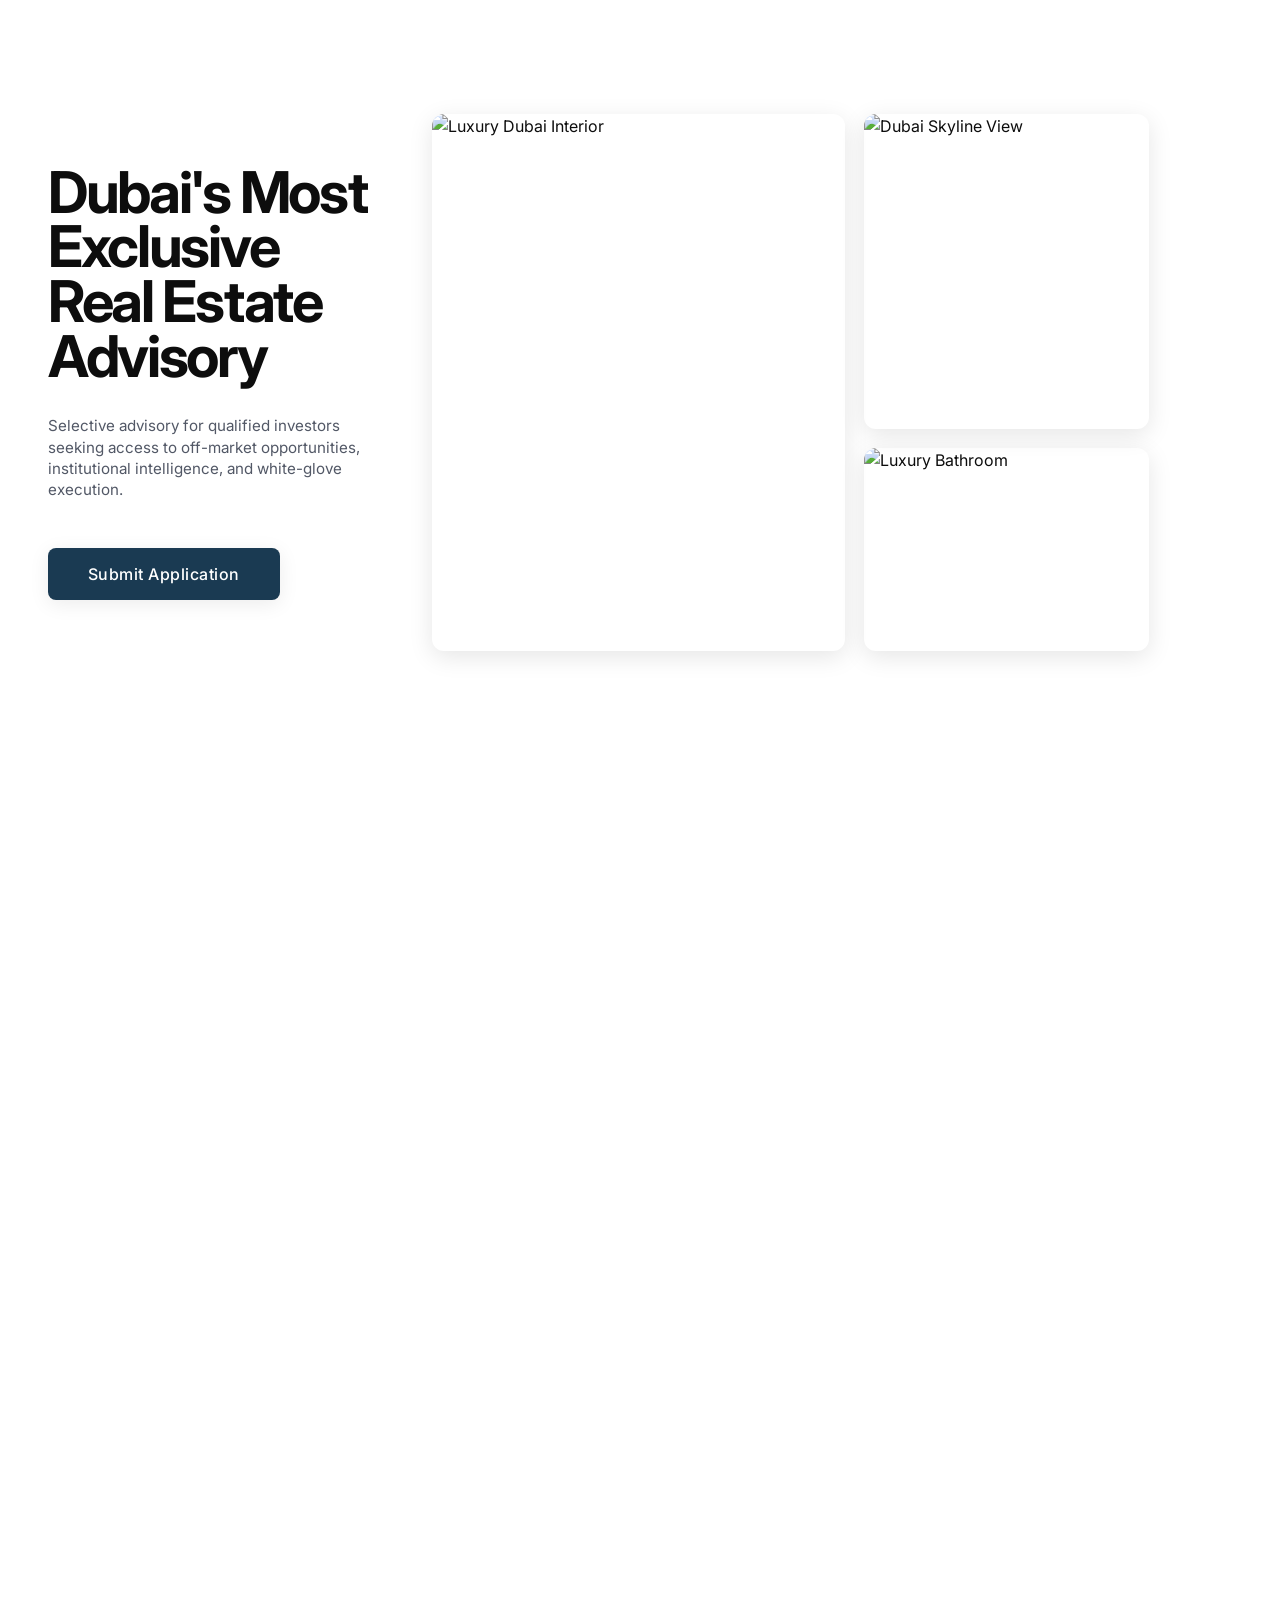
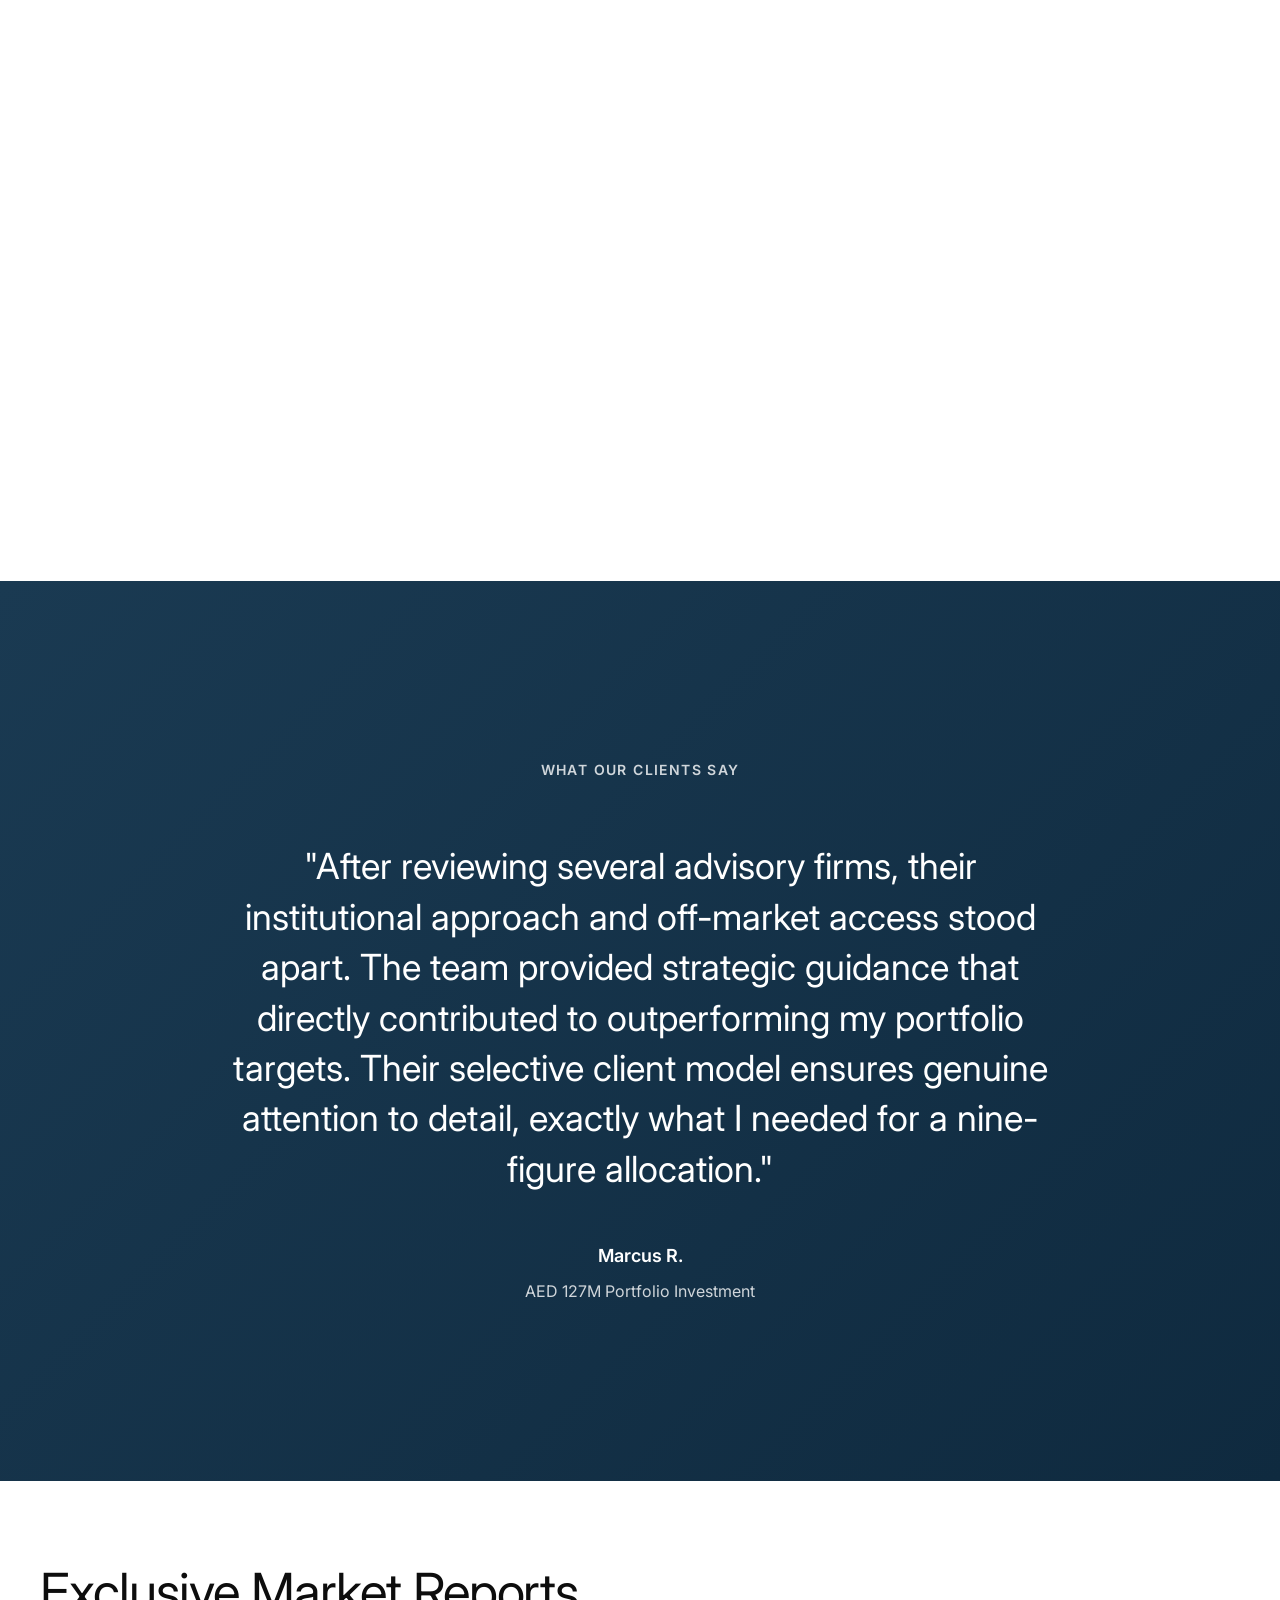
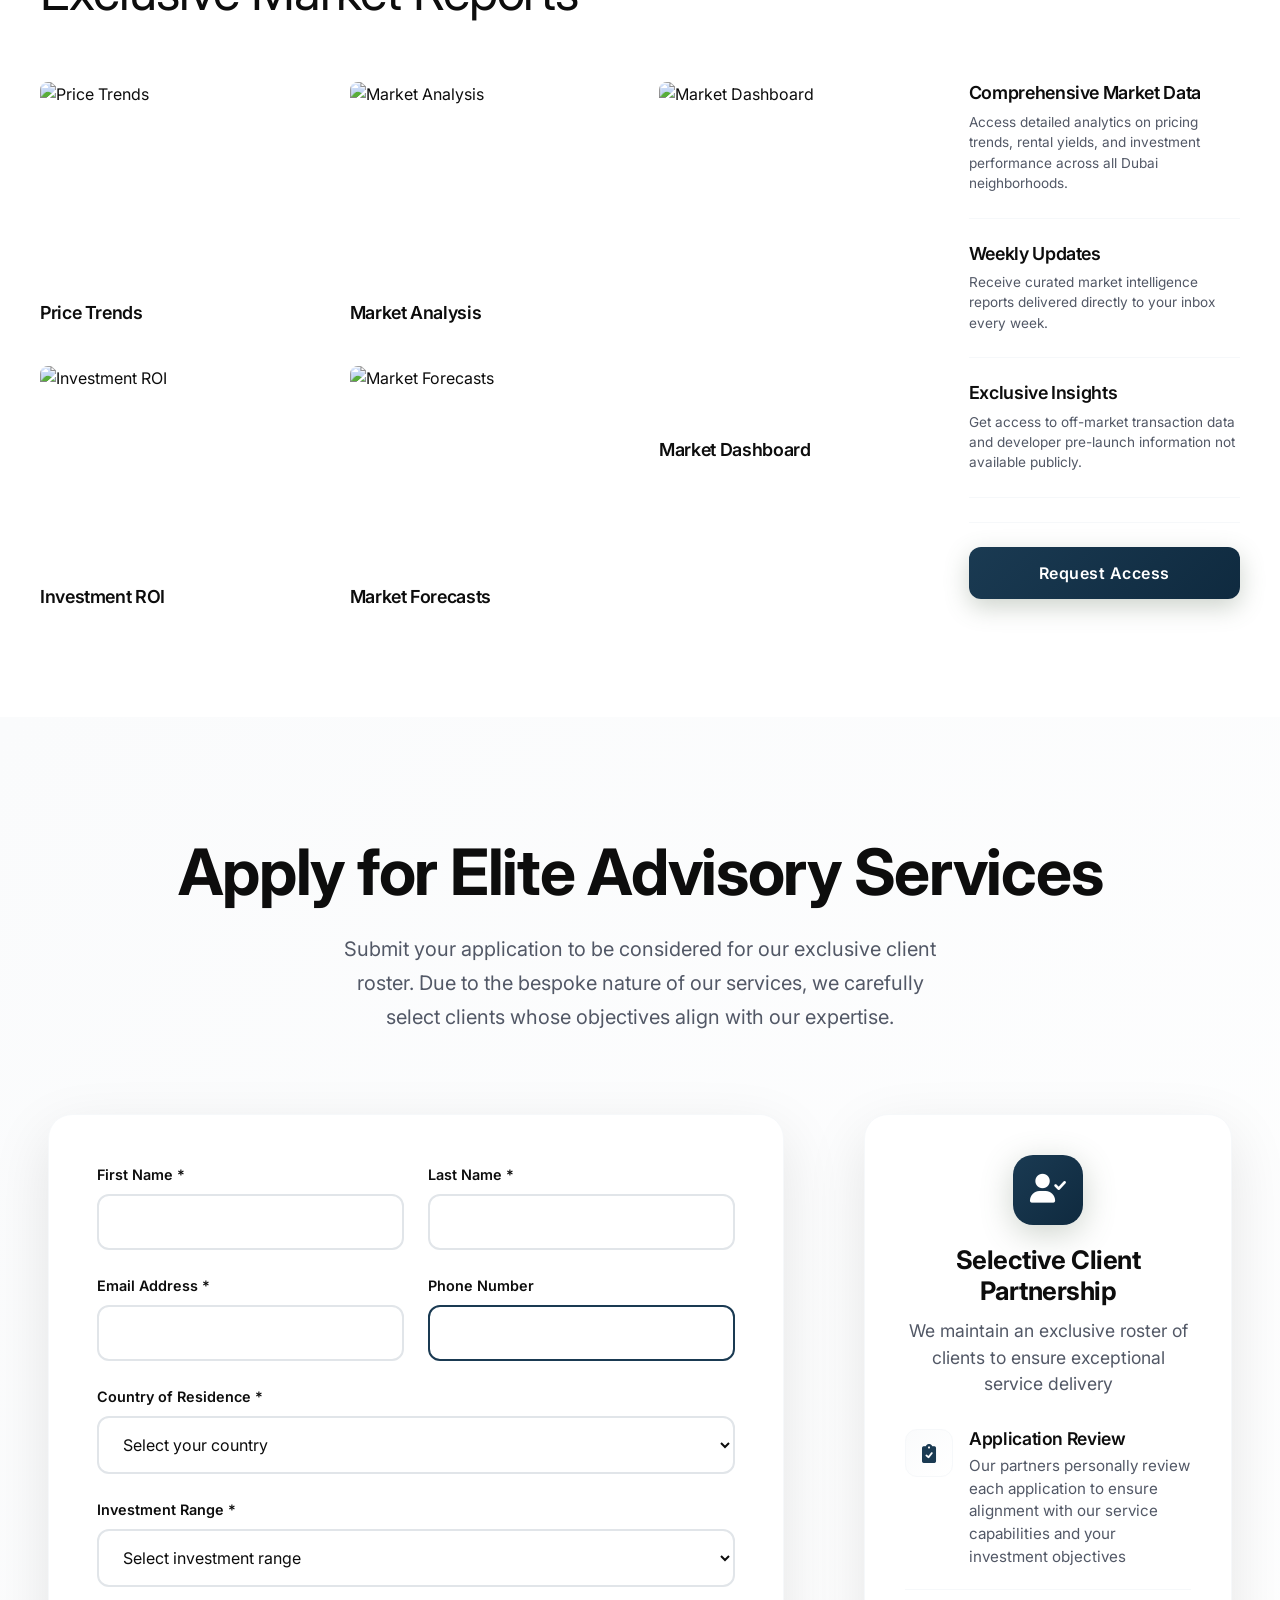
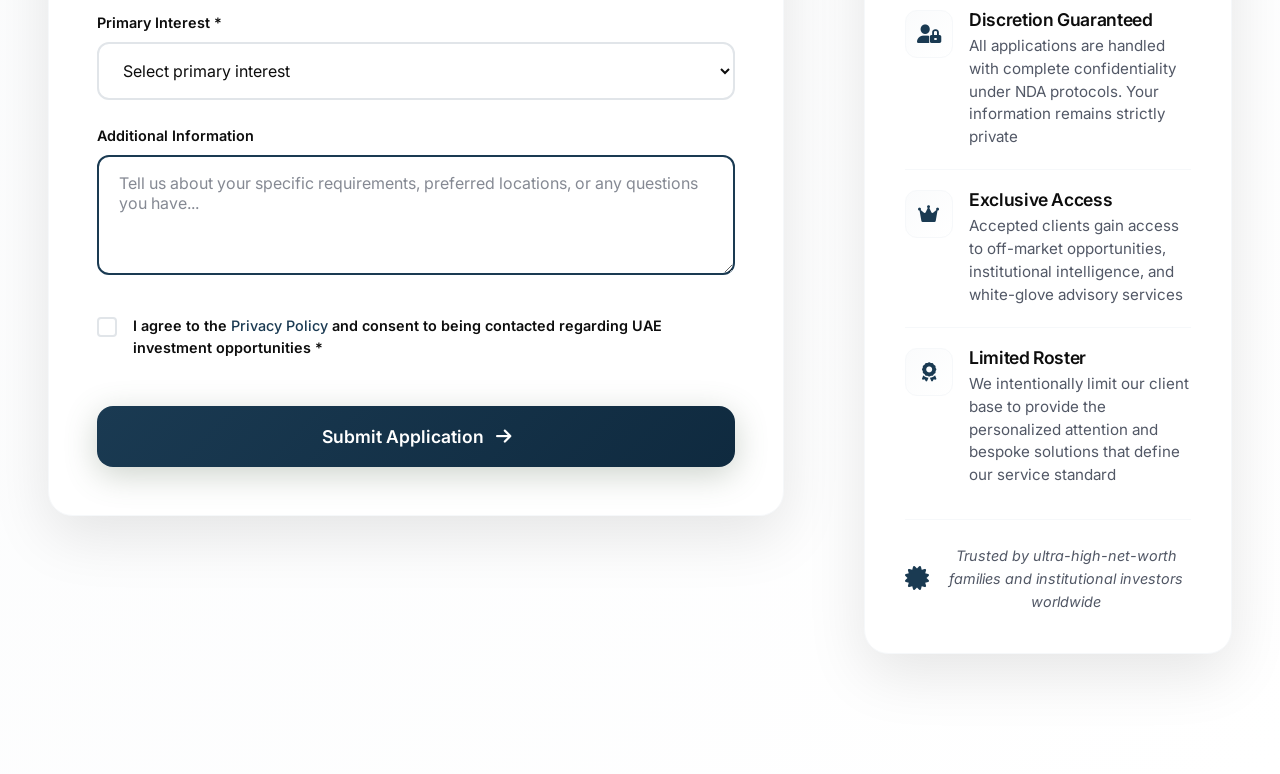
==== commit b96c1ff7: "Add working scroll animations with separate animation system - created animate.js and animate.css fo" ====
--- a/index.html
+++ b/index.html
@@ -6,6 +6,7 @@
     <title>UAE's Premier Gateway for International Capital | Luxury Property Investment</title>
     <meta name="description" content="Premium off-plan & off-market properties in UAE. Expert advice for high-value international buyers. Seamless relocation support and investment guidance.">
     <link rel="stylesheet" href="styles.css">
+    <link rel="stylesheet" href="animate.css">
     <link rel="preconnect" href="https://fonts.googleapis.com">
     <link rel="preconnect" href="https://fonts.gstatic.com" crossorigin>
     <link href="https://fonts.googleapis.com/css2?family=Inter:wght@300;400;500;600;700;800&display=swap" rel="stylesheet">
@@ -541,6 +542,7 @@
         </div>
     </section>
 
-    <script src="script.js?v=2.3"></script>
+    <script src="animate.js"></script>
+    <script src="script.js?v=2.7"></script>
 </body>
 </html>
--- a/styles.css
+++ b/styles.css
@@ -3177,25 +3177,7 @@
     }
 }
 
-.hero-content {
-    animation: fadeInUp 1s ease-out 0.3s both;
-}
-
-.hero-stats .stat-item {
-    animation: fadeInUp 0.8s ease-out both;
-}
-
-.hero-stats .stat-item:nth-child(1) { animation-delay: 0.5s; }
-.hero-stats .stat-item:nth-child(2) { animation-delay: 0.7s; }
-.hero-stats .stat-item:nth-child(3) { animation-delay: 0.9s; }
-
-.value-card {
-    animation: fadeInUp 0.8s ease-out both;
-}
-
-.value-card:nth-child(1) { animation-delay: 0.2s; }
-.value-card:nth-child(2) { animation-delay: 0.4s; }
-.value-card:nth-child(3) { animation-delay: 0.6s; }
+/* Removed old CSS animations - now using JavaScript Intersection Observer for scroll animations */
 
 /* Enhanced hover effects */
 .btn::before {
@@ -4782,48 +4764,68 @@
     transition: all 0.8s cubic-bezier(0.4, 0, 0.2, 1);
 }
 
-/* Fade in from bottom */
+/* Fade in from bottom - Default OUT state */
 .fade-in-up {
-    opacity: 0;
-    transform: translateY(60px);
-}
-
-.fade-in-up.animated {
-    opacity: 1;
-    transform: translateY(0);
-}
-
-/* Fade in from left */
+    opacity: 0 !important;
+    transform: translateY(80px) !important;
+}
+
+.fade-in-up.in-view {
+    opacity: 1 !important;
+    transform: translateY(0) !important;
+}
+
+.fade-in-up.out-of-view {
+    opacity: 0 !important;
+    transform: translateY(80px) !important;
+}
+
+/* Fade in from left - Default OUT state */
 .fade-in-left {
-    opacity: 0;
-    transform: translateX(-60px);
-}
-
-.fade-in-left.animated {
-    opacity: 1;
-    transform: translateX(0);
-}
-
-/* Fade in from right */
+    opacity: 0 !important;
+    transform: translateX(-80px) !important;
+}
+
+.fade-in-left.in-view {
+    opacity: 1 !important;
+    transform: translateX(0) !important;
+}
+
+.fade-in-left.out-of-view {
+    opacity: 0 !important;
+    transform: translateX(-80px) !important;
+}
+
+/* Fade in from right - Default OUT state */
 .fade-in-right {
-    opacity: 0;
-    transform: translateX(60px);
-}
-
-.fade-in-right.animated {
-    opacity: 1;
-    transform: translateX(0);
-}
-
-/* Scale up animation */
+    opacity: 0 !important;
+    transform: translateX(80px) !important;
+}
+
+.fade-in-right.in-view {
+    opacity: 1 !important;
+    transform: translateX(0) !important;
+}
+
+.fade-in-right.out-of-view {
+    opacity: 0 !important;
+    transform: translateX(80px) !important;
+}
+
+/* Scale up animation - Default OUT state */
 .scale-in {
-    opacity: 0;
-    transform: scale(0.9);
-}
-
-.scale-in.animated {
-    opacity: 1;
-    transform: scale(1);
+    opacity: 0 !important;
+    transform: scale(0.8) !important;
+}
+
+.scale-in.in-view {
+    opacity: 1 !important;
+    transform: scale(1) !important;
+}
+
+.scale-in.out-of-view {
+    opacity: 0 !important;
+    transform: scale(0.8) !important;
 }
 
 /* Stagger animation delays for child elements */
@@ -4840,8 +4842,9 @@
 .fade-in-right,
 .scale-in {
     --stagger-delay: 0s;
-    transition: opacity 0.7s cubic-bezier(0.4, 0, 0.2, 1) var(--stagger-delay),
-                transform 0.7s cubic-bezier(0.4, 0, 0.2, 1) var(--stagger-delay);
+    transition: opacity 0.8s cubic-bezier(0.4, 0, 0.2, 1) var(--stagger-delay),
+                transform 0.8s cubic-bezier(0.34, 1.56, 0.64, 1) var(--stagger-delay);
+    will-change: opacity, transform;
 }
 
 /* Slower, more dramatic animations for key sections */
@@ -4888,31 +4891,38 @@
 }
 
 
-/* Hero section - no animations, instant display for clean load */
+/* Hero section - keep visible on load, animations handled by JavaScript for other sections */
 .hero-content,
 .hero-title,
 .hero-subtitle,
 .hero-btn,
 .hero-images {
-    opacity: 1;
-    transform: none;
+    opacity: 1 !important;
+    transform: none !important;
 }
 
 /* More dramatic value card entrance */
 .value-card {
-    transition: all 1s cubic-bezier(0.34, 1.56, 0.64, 1) !important;
+    transition: all 0.8s cubic-bezier(0.34, 1.56, 0.64, 1) !important;
 }
 
 .value-card.fade-in-up {
-    transform: translateY(80px) scale(0.95);
-}
-
-.value-card.fade-in-up.animated {
-    transform: translateY(0) scale(1);
+    opacity: 0 !important;
+    transform: translateY(100px) scale(0.9) !important;
+}
+
+.value-card.fade-in-up.in-view {
+    opacity: 1 !important;
+    transform: translateY(0) scale(1) !important;
+}
+
+.value-card.fade-in-up.out-of-view {
+    opacity: 0 !important;
+    transform: translateY(100px) scale(0.9) !important;
 }
 
 /* Add hover lift effect that works with animations */
-.value-card:hover {
+.value-card.in-view:hover {
     transform: translateY(-10px) scale(1.02) !important;
 }
 
